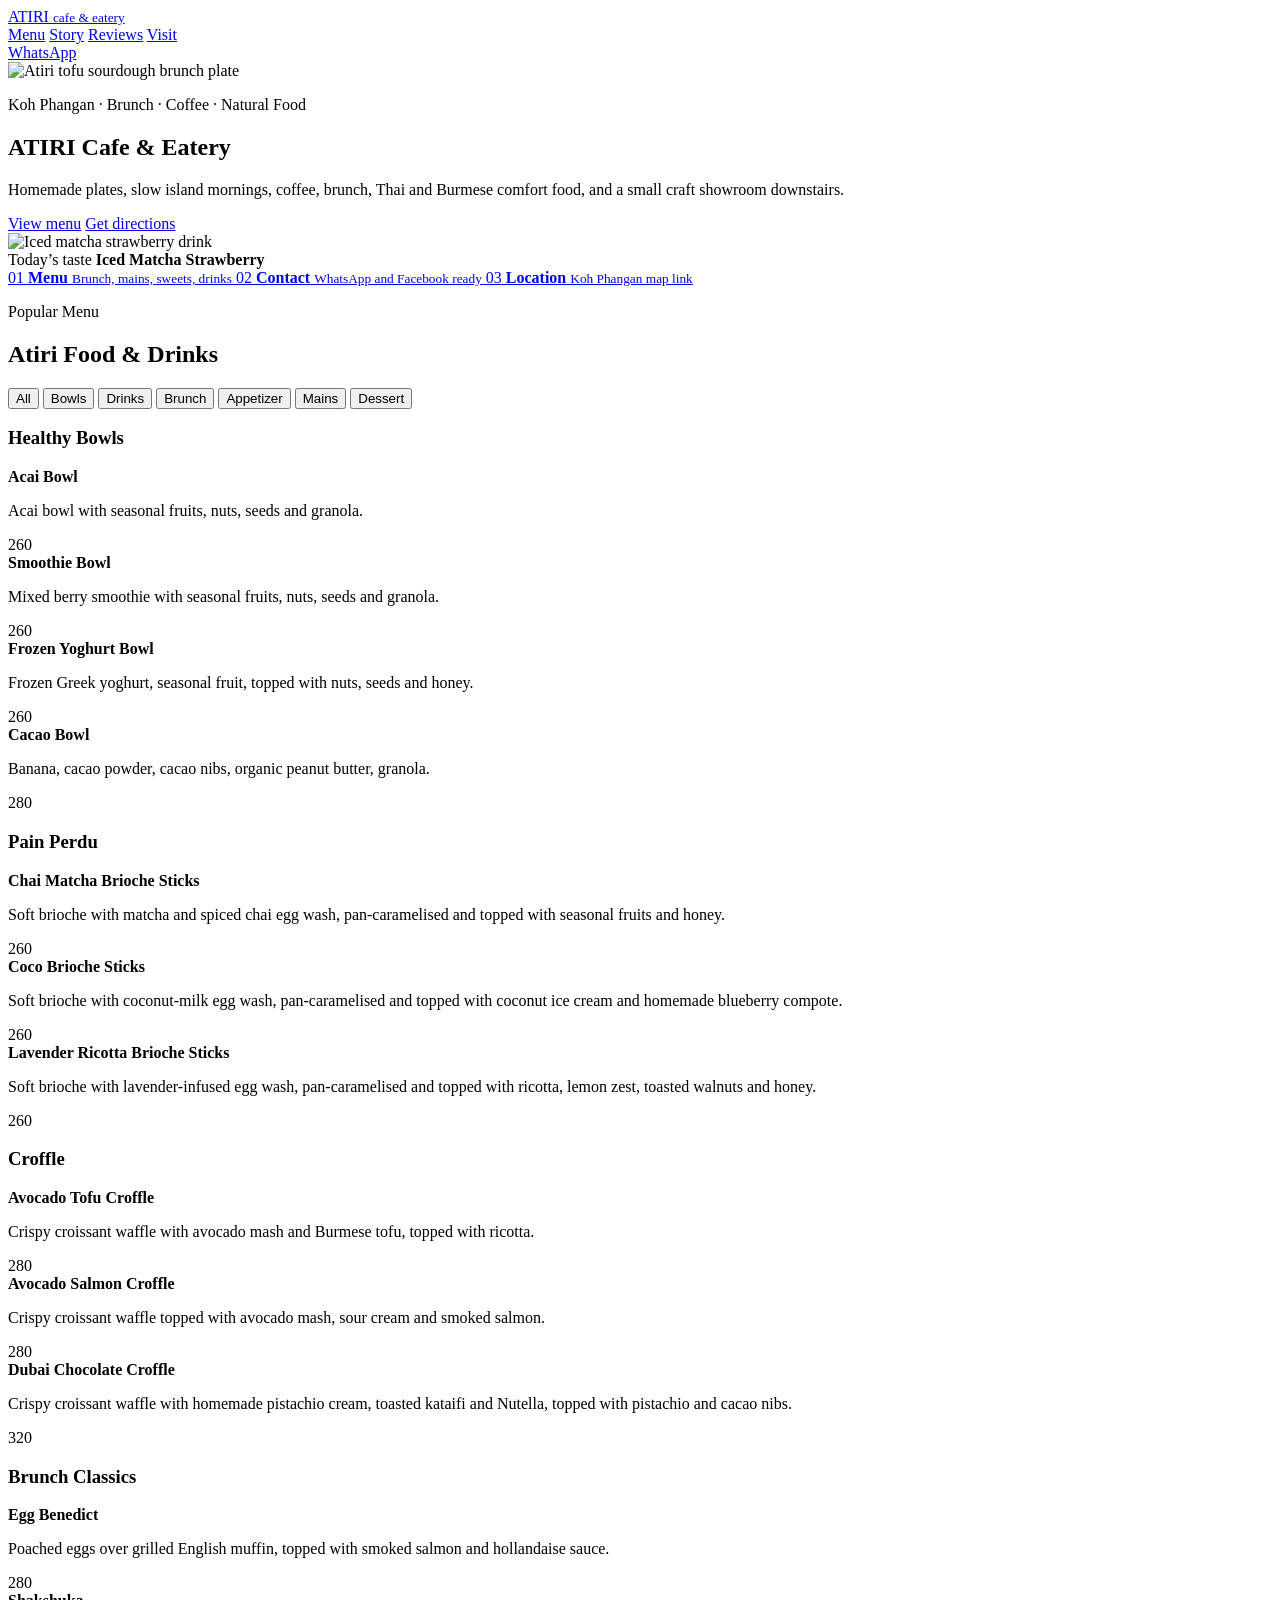
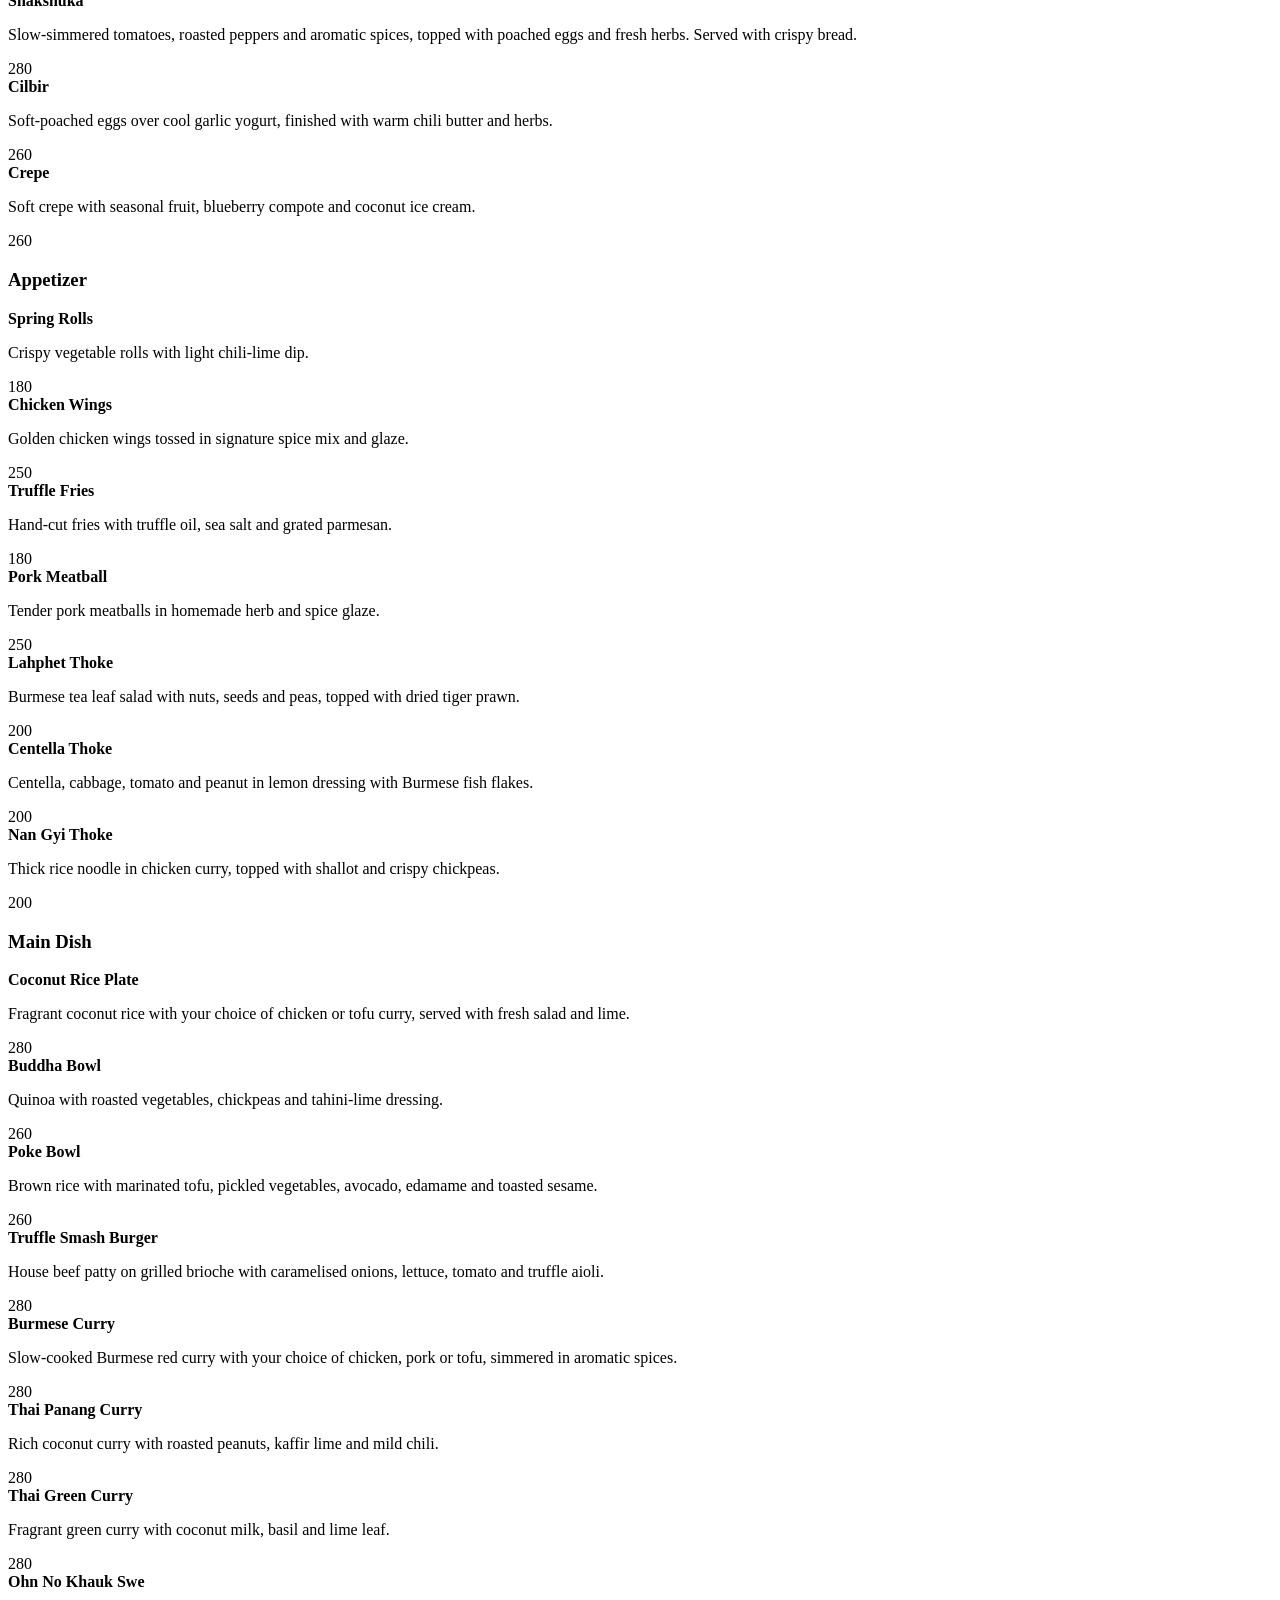
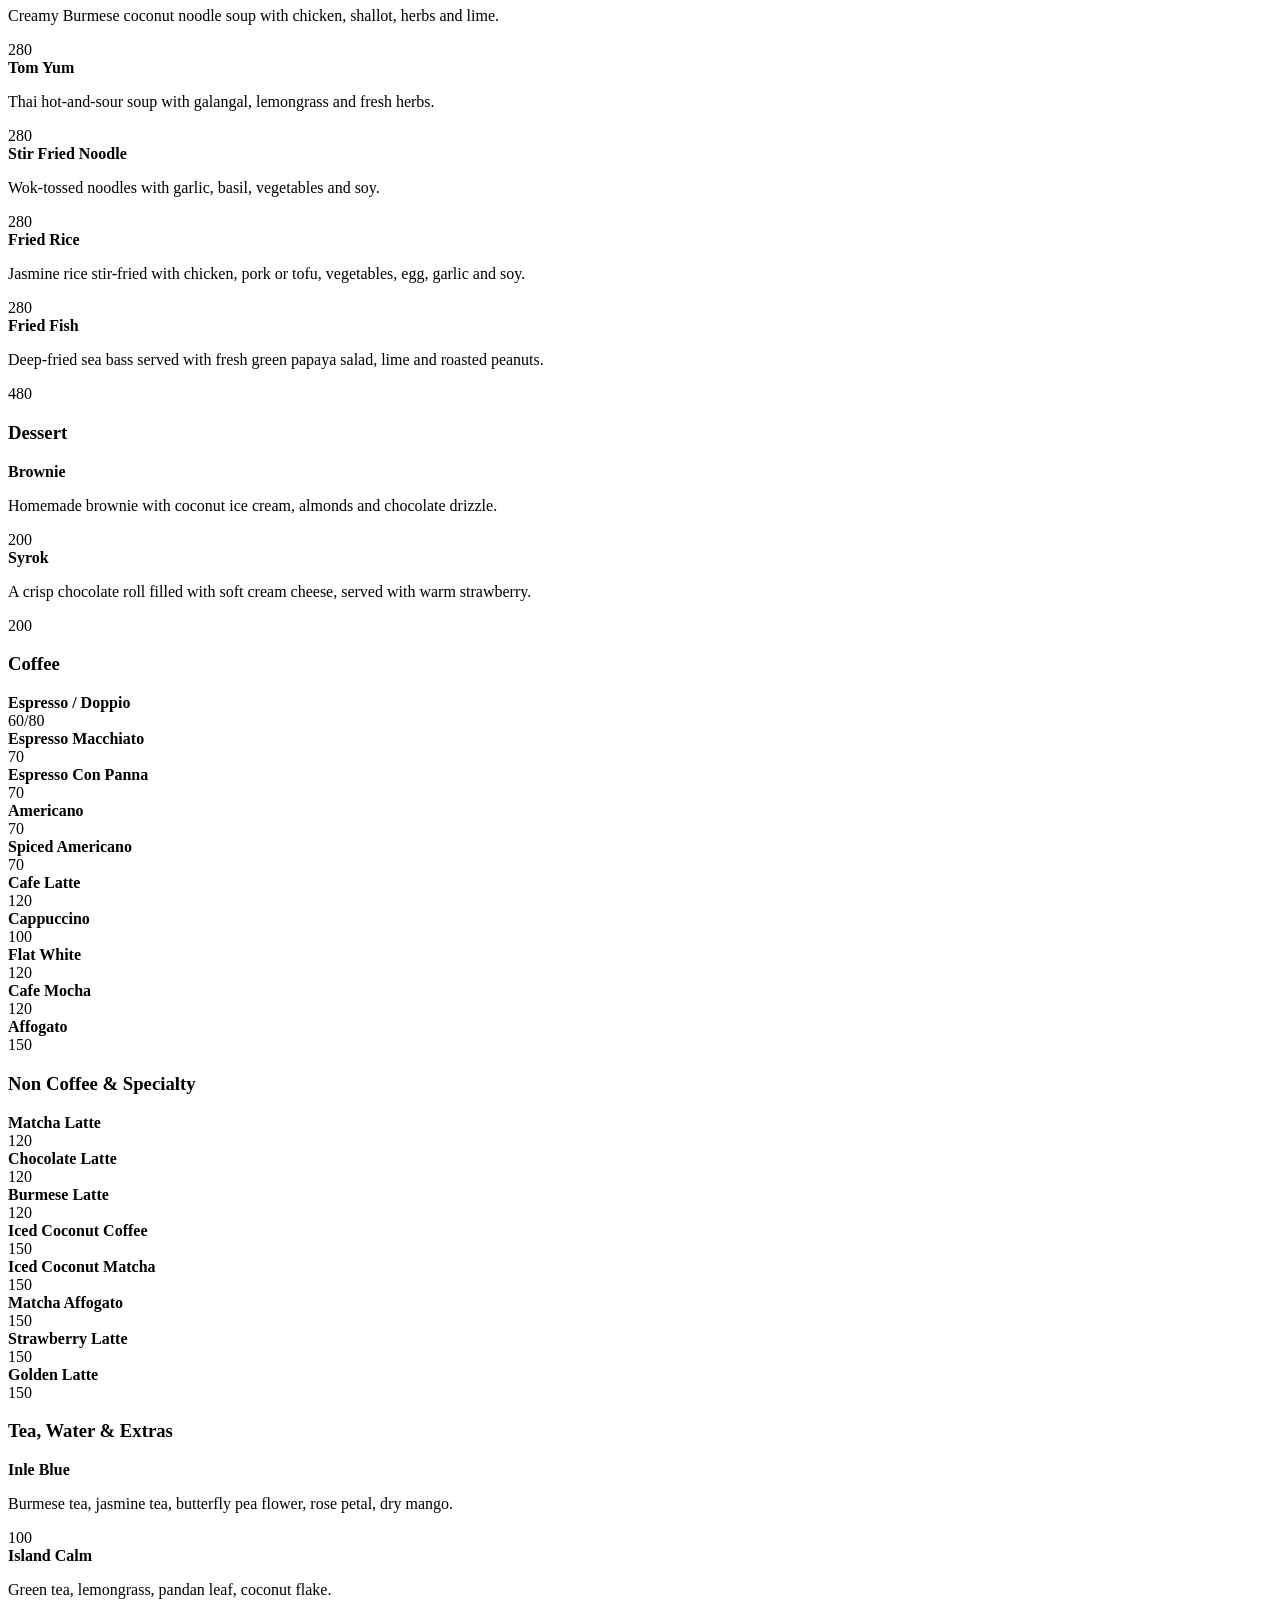
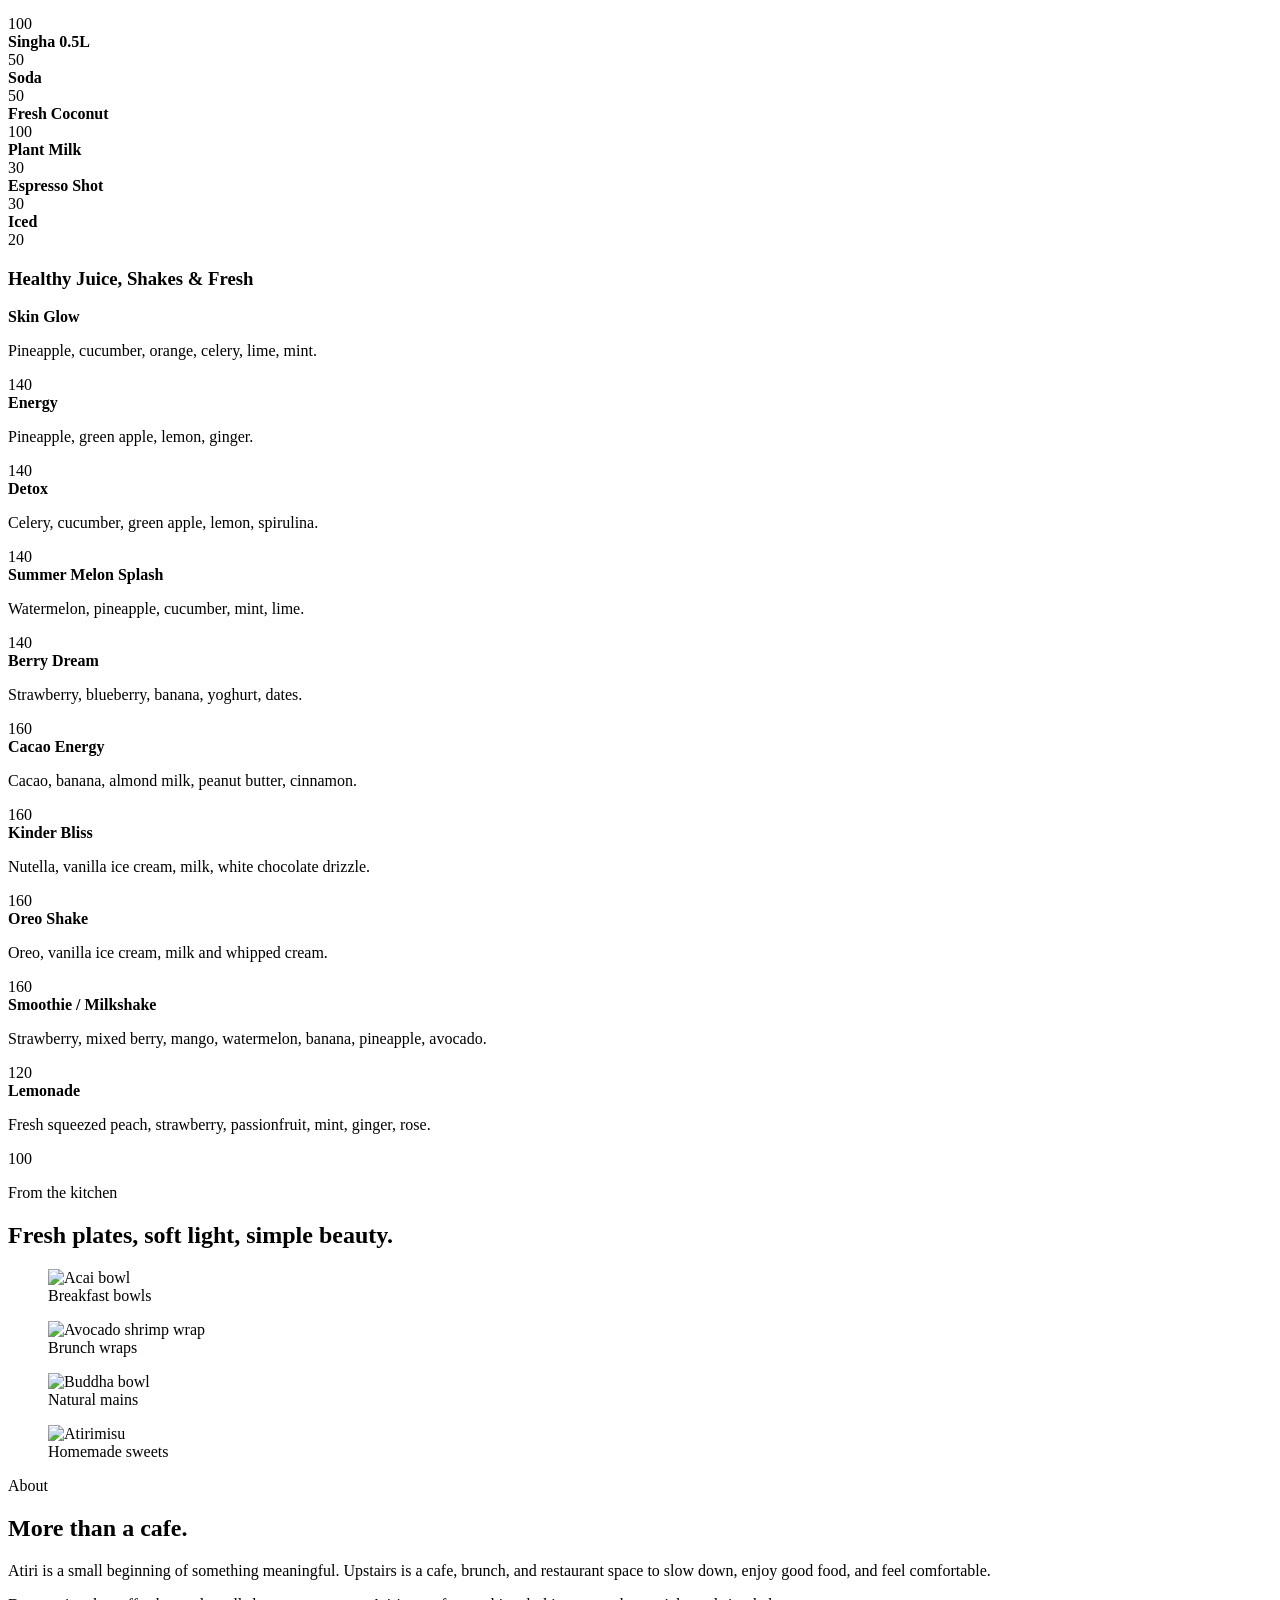
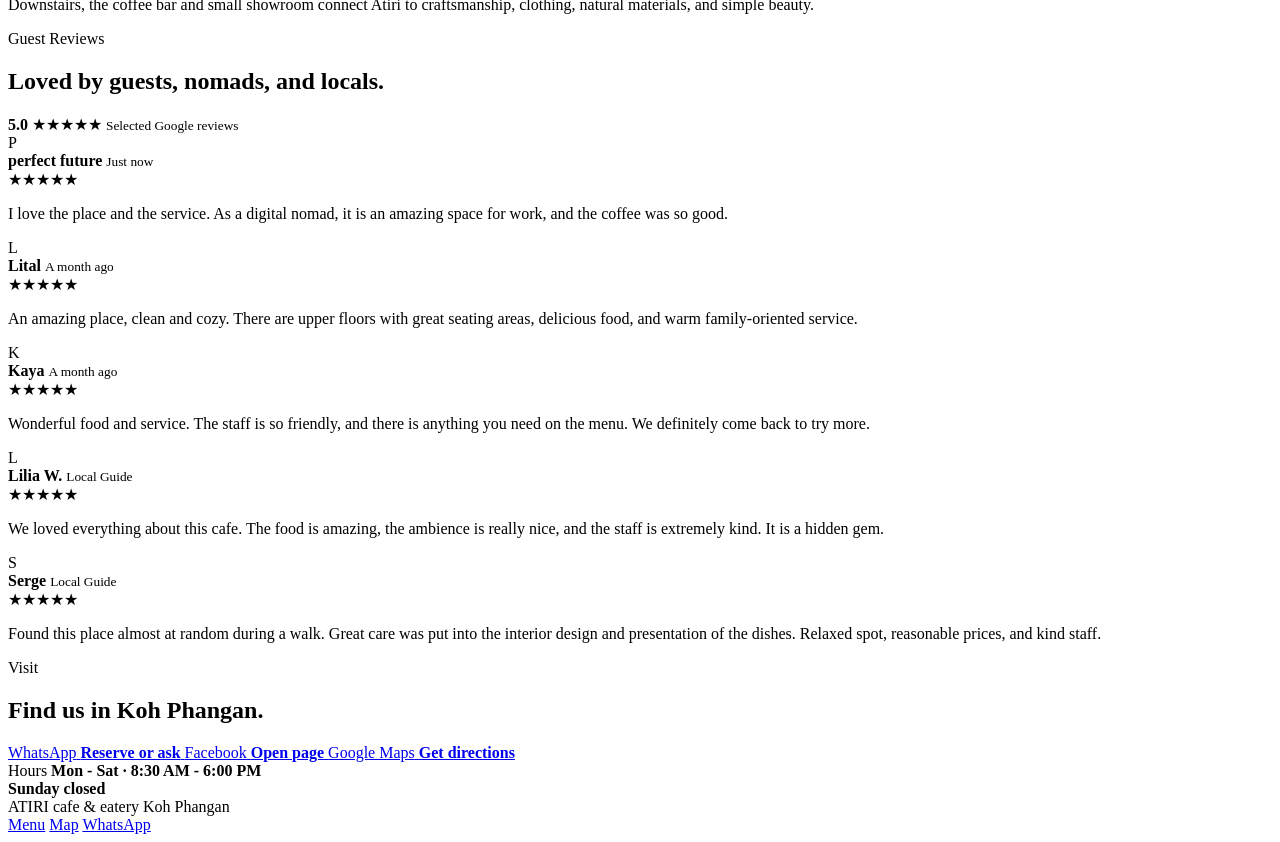
==== index.html @ 686a926f "Add Atiri WhatsApp contact link" ====
<!doctype html>
<html lang="en">
  <head>
    <meta charset="utf-8">
    <meta name="viewport" content="width=device-width, initial-scale=1">
    <title>Atiri Cafe & Eatery | Koh Phangan</title>
    <meta
      name="description"
      content="Atiri Cafe & Eatery in Koh Phangan: homemade brunch, coffee, natural ingredients, and easy WhatsApp contact."
    >
    <link rel="preconnect" href="https://fonts.googleapis.com">
    <link rel="preconnect" href="https://fonts.gstatic.com" crossorigin>
    <link
      href="https://fonts.googleapis.com/css2?family=Manrope:wght@500;600;700;800&family=Playfair+Display:wght@600;700&display=swap"
      rel="stylesheet"
    >
    <link rel="stylesheet" href="styles.css">
  </head>
  <body>
    <header class="site-header">
      <a class="brand" href="#top" aria-label="Atiri home">
        <span>ATIRI</span>
        <small>cafe & eatery</small>
      </a>
      <nav aria-label="Primary navigation">
        <a href="#menu">Menu</a>
        <a href="#story">Story</a>
        <a href="#reviews">Reviews</a>
        <a href="#visit">Visit</a>
      </nav>
      <a class="header-cta" href="https://wa.me/66924184698" target="_blank" rel="noopener">WhatsApp</a>
    </header>

    <main id="top">
      <section class="hero">
        <img class="hero-bg" src="public/assets/atiri-food/tofu-sourdough.png" alt="Atiri tofu sourdough brunch plate">
        <div class="hero-shade"></div>
        <div class="hero-content">
          <p class="kicker">Koh Phangan · Brunch · Coffee · Natural Food</p>
          <h1>ATIRI Cafe & Eatery</h1>
          <p>
            Homemade plates, slow island mornings, coffee, brunch, Thai and Burmese comfort food,
            and a small craft showroom downstairs.
          </p>
          <div class="hero-actions">
            <a class="button light" href="#menu">View menu</a>
            <a class="button ghost" href="https://maps.app.goo.gl/xLSSmdauKRnGwnq97" target="_blank" rel="noopener">Get directions</a>
          </div>
        </div>
        <div class="hero-card">
          <img src="public/assets/atiri-food/iced-matcha-strawberry.png" alt="Iced matcha strawberry drink">
          <div>
            <span>Today’s taste</span>
            <strong>Iced Matcha Strawberry</strong>
          </div>
        </div>
      </section>

      <section class="quick-actions" aria-label="Quick actions">
        <a href="#menu">
          <span>01</span>
          <strong>Menu</strong>
          <small>Brunch, mains, sweets, drinks</small>
        </a>
        <a href="#contact">
          <span>02</span>
          <strong>Contact</strong>
          <small>WhatsApp and Facebook ready</small>
        </a>
        <a href="#visit">
          <span>03</span>
          <strong>Location</strong>
          <small>Koh Phangan map link</small>
        </a>
      </section>

      <section class="section menu-section" id="menu">
        <div class="section-title">
          <p class="kicker dark">Popular Menu</p>
          <h2>Atiri Food & Drinks</h2>
        </div>

        <div class="menu-layout">
          <aside class="menu-side" aria-label="Menu categories">
            <button class="tab active" type="button" data-filter="all">All</button>
            <button class="tab" type="button" data-filter="bowls">Bowls</button>
            <button class="tab" type="button" data-filter="drinks">Drinks</button>
            <button class="tab" type="button" data-filter="brunch">Brunch</button>
            <button class="tab" type="button" data-filter="appetizer">Appetizer</button>
            <button class="tab" type="button" data-filter="main">Mains</button>
            <button class="tab" type="button" data-filter="dessert">Dessert</button>
          </aside>

          <div class="menu-board">
            <section class="menu-group" data-category="bowls">
              <h3>Healthy Bowls</h3>
              <article class="menu-row"><div><strong>Acai Bowl</strong><p>Acai bowl with seasonal fruits, nuts, seeds and granola.</p></div><span>260</span></article>
              <article class="menu-row"><div><strong>Smoothie Bowl</strong><p>Mixed berry smoothie with seasonal fruits, nuts, seeds and granola.</p></div><span>260</span></article>
              <article class="menu-row"><div><strong>Frozen Yoghurt Bowl</strong><p>Frozen Greek yoghurt, seasonal fruit, topped with nuts, seeds and honey.</p></div><span>260</span></article>
              <article class="menu-row"><div><strong>Cacao Bowl</strong><p>Banana, cacao powder, cacao nibs, organic peanut butter, granola.</p></div><span>280</span></article>
            </section>

            <section class="menu-group" data-category="brunch">
              <h3>Pain Perdu</h3>
              <article class="menu-row"><div><strong>Chai Matcha Brioche Sticks</strong><p>Soft brioche with matcha and spiced chai egg wash, pan-caramelised and topped with seasonal fruits and honey.</p></div><span>260</span></article>
              <article class="menu-row"><div><strong>Coco Brioche Sticks</strong><p>Soft brioche with coconut-milk egg wash, pan-caramelised and topped with coconut ice cream and homemade blueberry compote.</p></div><span>260</span></article>
              <article class="menu-row"><div><strong>Lavender Ricotta Brioche Sticks</strong><p>Soft brioche with lavender-infused egg wash, pan-caramelised and topped with ricotta, lemon zest, toasted walnuts and honey.</p></div><span>260</span></article>
            </section>

            <section class="menu-group" data-category="brunch">
              <h3>Croffle</h3>
              <article class="menu-row"><div><strong>Avocado Tofu Croffle</strong><p>Crispy croissant waffle with avocado mash and Burmese tofu, topped with ricotta.</p></div><span>280</span></article>
              <article class="menu-row"><div><strong>Avocado Salmon Croffle</strong><p>Crispy croissant waffle topped with avocado mash, sour cream and smoked salmon.</p></div><span>280</span></article>
              <article class="menu-row"><div><strong>Dubai Chocolate Croffle</strong><p>Crispy croissant waffle with homemade pistachio cream, toasted kataifi and Nutella, topped with pistachio and cacao nibs.</p></div><span>320</span></article>
            </section>

            <section class="menu-group" data-category="brunch">
              <h3>Brunch Classics</h3>
              <article class="menu-row"><div><strong>Egg Benedict</strong><p>Poached eggs over grilled English muffin, topped with smoked salmon and hollandaise sauce.</p></div><span>280</span></article>
              <article class="menu-row"><div><strong>Shakshuka</strong><p>Slow-simmered tomatoes, roasted peppers and aromatic spices, topped with poached eggs and fresh herbs. Served with crispy bread.</p></div><span>280</span></article>
              <article class="menu-row"><div><strong>Cilbir</strong><p>Soft-poached eggs over cool garlic yogurt, finished with warm chili butter and herbs.</p></div><span>260</span></article>
              <article class="menu-row"><div><strong>Crepe</strong><p>Soft crepe with seasonal fruit, blueberry compote and coconut ice cream.</p></div><span>260</span></article>
            </section>

            <section class="menu-group" data-category="appetizer">
              <h3>Appetizer</h3>
              <article class="menu-row"><div><strong>Spring Rolls</strong><p>Crispy vegetable rolls with light chili-lime dip.</p></div><span>180</span></article>
              <article class="menu-row"><div><strong>Chicken Wings</strong><p>Golden chicken wings tossed in signature spice mix and glaze.</p></div><span>250</span></article>
              <article class="menu-row"><div><strong>Truffle Fries</strong><p>Hand-cut fries with truffle oil, sea salt and grated parmesan.</p></div><span>180</span></article>
              <article class="menu-row"><div><strong>Pork Meatball</strong><p>Tender pork meatballs in homemade herb and spice glaze.</p></div><span>250</span></article>
              <article class="menu-row"><div><strong>Lahphet Thoke</strong><p>Burmese tea leaf salad with nuts, seeds and peas, topped with dried tiger prawn.</p></div><span>200</span></article>
              <article class="menu-row"><div><strong>Centella Thoke</strong><p>Centella, cabbage, tomato and peanut in lemon dressing with Burmese fish flakes.</p></div><span>200</span></article>
              <article class="menu-row"><div><strong>Nan Gyi Thoke</strong><p>Thick rice noodle in chicken curry, topped with shallot and crispy chickpeas.</p></div><span>200</span></article>
            </section>

            <section class="menu-group" data-category="main">
              <h3>Main Dish</h3>
              <article class="menu-row"><div><strong>Coconut Rice Plate</strong><p>Fragrant coconut rice with your choice of chicken or tofu curry, served with fresh salad and lime.</p></div><span>280</span></article>
              <article class="menu-row"><div><strong>Buddha Bowl</strong><p>Quinoa with roasted vegetables, chickpeas and tahini-lime dressing.</p></div><span>260</span></article>
              <article class="menu-row"><div><strong>Poke Bowl</strong><p>Brown rice with marinated tofu, pickled vegetables, avocado, edamame and toasted sesame.</p></div><span>260</span></article>
              <article class="menu-row"><div><strong>Truffle Smash Burger</strong><p>House beef patty on grilled brioche with caramelised onions, lettuce, tomato and truffle aioli.</p></div><span>280</span></article>
              <article class="menu-row"><div><strong>Burmese Curry</strong><p>Slow-cooked Burmese red curry with your choice of chicken, pork or tofu, simmered in aromatic spices.</p></div><span>280</span></article>
              <article class="menu-row"><div><strong>Thai Panang Curry</strong><p>Rich coconut curry with roasted peanuts, kaffir lime and mild chili.</p></div><span>280</span></article>
              <article class="menu-row"><div><strong>Thai Green Curry</strong><p>Fragrant green curry with coconut milk, basil and lime leaf.</p></div><span>280</span></article>
              <article class="menu-row"><div><strong>Ohn No Khauk Swe</strong><p>Creamy Burmese coconut noodle soup with chicken, shallot, herbs and lime.</p></div><span>280</span></article>
              <article class="menu-row"><div><strong>Tom Yum</strong><p>Thai hot-and-sour soup with galangal, lemongrass and fresh herbs.</p></div><span>280</span></article>
              <article class="menu-row"><div><strong>Stir Fried Noodle</strong><p>Wok-tossed noodles with garlic, basil, vegetables and soy.</p></div><span>280</span></article>
              <article class="menu-row"><div><strong>Fried Rice</strong><p>Jasmine rice stir-fried with chicken, pork or tofu, vegetables, egg, garlic and soy.</p></div><span>280</span></article>
              <article class="menu-row"><div><strong>Fried Fish</strong><p>Deep-fried sea bass served with fresh green papaya salad, lime and roasted peanuts.</p></div><span>480</span></article>
            </section>

            <section class="menu-group" data-category="dessert">
              <h3>Dessert</h3>
              <article class="menu-row"><div><strong>Brownie</strong><p>Homemade brownie with coconut ice cream, almonds and chocolate drizzle.</p></div><span>200</span></article>
              <article class="menu-row"><div><strong>Syrok</strong><p>A crisp chocolate roll filled with soft cream cheese, served with warm strawberry.</p></div><span>200</span></article>
            </section>

            <section class="menu-group" data-category="drinks">
              <h3>Coffee</h3>
              <article class="menu-row"><div><strong>Espresso / Doppio</strong></div><span>60/80</span></article>
              <article class="menu-row"><div><strong>Espresso Macchiato</strong></div><span>70</span></article>
              <article class="menu-row"><div><strong>Espresso Con Panna</strong></div><span>70</span></article>
              <article class="menu-row"><div><strong>Americano</strong></div><span>70</span></article>
              <article class="menu-row"><div><strong>Spiced Americano</strong></div><span>70</span></article>
              <article class="menu-row"><div><strong>Cafe Latte</strong></div><span>120</span></article>
              <article class="menu-row"><div><strong>Cappuccino</strong></div><span>100</span></article>
              <article class="menu-row"><div><strong>Flat White</strong></div><span>120</span></article>
              <article class="menu-row"><div><strong>Cafe Mocha</strong></div><span>120</span></article>
              <article class="menu-row"><div><strong>Affogato</strong></div><span>150</span></article>
            </section>

            <section class="menu-group" data-category="drinks">
              <h3>Non Coffee & Specialty</h3>
              <article class="menu-row"><div><strong>Matcha Latte</strong></div><span>120</span></article>
              <article class="menu-row"><div><strong>Chocolate Latte</strong></div><span>120</span></article>
              <article class="menu-row"><div><strong>Burmese Latte</strong></div><span>120</span></article>
              <article class="menu-row"><div><strong>Iced Coconut Coffee</strong></div><span>150</span></article>
              <article class="menu-row"><div><strong>Iced Coconut Matcha</strong></div><span>150</span></article>
              <article class="menu-row"><div><strong>Matcha Affogato</strong></div><span>150</span></article>
              <article class="menu-row"><div><strong>Strawberry Latte</strong></div><span>150</span></article>
              <article class="menu-row"><div><strong>Golden Latte</strong></div><span>150</span></article>
            </section>

            <section class="menu-group" data-category="drinks">
              <h3>Tea, Water & Extras</h3>
              <article class="menu-row"><div><strong>Inle Blue</strong><p>Burmese tea, jasmine tea, butterfly pea flower, rose petal, dry mango.</p></div><span>100</span></article>
              <article class="menu-row"><div><strong>Island Calm</strong><p>Green tea, lemongrass, pandan leaf, coconut flake.</p></div><span>100</span></article>
              <article class="menu-row"><div><strong>Singha 0.5L</strong></div><span>50</span></article>
              <article class="menu-row"><div><strong>Soda</strong></div><span>50</span></article>
              <article class="menu-row"><div><strong>Fresh Coconut</strong></div><span>100</span></article>
              <article class="menu-row"><div><strong>Plant Milk</strong></div><span>30</span></article>
              <article class="menu-row"><div><strong>Espresso Shot</strong></div><span>30</span></article>
              <article class="menu-row"><div><strong>Iced</strong></div><span>20</span></article>
            </section>

            <section class="menu-group" data-category="drinks">
              <h3>Healthy Juice, Shakes & Fresh</h3>
              <article class="menu-row"><div><strong>Skin Glow</strong><p>Pineapple, cucumber, orange, celery, lime, mint.</p></div><span>140</span></article>
              <article class="menu-row"><div><strong>Energy</strong><p>Pineapple, green apple, lemon, ginger.</p></div><span>140</span></article>
              <article class="menu-row"><div><strong>Detox</strong><p>Celery, cucumber, green apple, lemon, spirulina.</p></div><span>140</span></article>
              <article class="menu-row"><div><strong>Summer Melon Splash</strong><p>Watermelon, pineapple, cucumber, mint, lime.</p></div><span>140</span></article>
              <article class="menu-row"><div><strong>Berry Dream</strong><p>Strawberry, blueberry, banana, yoghurt, dates.</p></div><span>160</span></article>
              <article class="menu-row"><div><strong>Cacao Energy</strong><p>Cacao, banana, almond milk, peanut butter, cinnamon.</p></div><span>160</span></article>
              <article class="menu-row"><div><strong>Kinder Bliss</strong><p>Nutella, vanilla ice cream, milk, white chocolate drizzle.</p></div><span>160</span></article>
              <article class="menu-row"><div><strong>Oreo Shake</strong><p>Oreo, vanilla ice cream, milk and whipped cream.</p></div><span>160</span></article>
              <article class="menu-row"><div><strong>Smoothie / Milkshake</strong><p>Strawberry, mixed berry, mango, watermelon, banana, pineapple, avocado.</p></div><span>120</span></article>
              <article class="menu-row"><div><strong>Lemonade</strong><p>Fresh squeezed peach, strawberry, passionfruit, mint, ginger, rose.</p></div><span>100</span></article>
            </section>
          </div>
        </div>
      </section>

      <section class="section gallery-section" aria-label="Featured dishes">
        <div class="section-title">
          <p class="kicker dark">From the kitchen</p>
          <h2>Fresh plates, soft light, simple beauty.</h2>
        </div>
        <div class="gallery-grid">
          <figure>
            <img src="public/assets/atiri-food/acai-bowl.png" alt="Acai bowl">
            <figcaption>Breakfast bowls</figcaption>
          </figure>
          <figure>
            <img src="public/assets/atiri-food/avocado-shrimp-wrap.png" alt="Avocado shrimp wrap">
            <figcaption>Brunch wraps</figcaption>
          </figure>
          <figure>
            <img src="public/assets/atiri-food/buddha-bowl.png" alt="Buddha bowl">
            <figcaption>Natural mains</figcaption>
          </figure>
          <figure>
            <img src="public/assets/atiri-food/atirimisu.png" alt="Atirimisu">
            <figcaption>Homemade sweets</figcaption>
          </figure>
        </div>
      </section>

      <section class="section story-section" id="story">
        <div class="story-intro">
          <p class="kicker dark">About</p>
          <h2>More than a cafe.</h2>
        </div>
        <div class="story-text">
          <p>
            Atiri is a small beginning of something meaningful. Upstairs is a cafe, brunch,
            and restaurant space to slow down, enjoy good food, and feel comfortable.
          </p>
          <p>
            Downstairs, the coffee bar and small showroom connect Atiri to craftsmanship,
            clothing, natural materials, and simple beauty.
          </p>
        </div>
      </section>

      <section class="section reviews-section" id="reviews">
        <div class="reviews-head">
          <div>
            <p class="kicker dark">Guest Reviews</p>
            <h2>Loved by guests, nomads, and locals.</h2>
          </div>
          <div class="rating-summary" aria-label="Google review summary">
            <strong>5.0</strong>
            <span>★★★★★</span>
            <small>Selected Google reviews</small>
          </div>
        </div>

        <div class="reviews-grid">
          <article class="review-card">
            <div class="review-meta">
              <span class="avatar">P</span>
              <div>
                <strong>perfect future</strong>
                <small>Just now</small>
              </div>
            </div>
            <div class="stars" aria-label="5 star review">★★★★★</div>
            <p>
              I love the place and the service. As a digital nomad, it is an amazing space for work,
              and the coffee was so good.
            </p>
          </article>

          <article class="review-card">
            <div class="review-meta">
              <span class="avatar">L</span>
              <div>
                <strong>Lital</strong>
                <small>A month ago</small>
              </div>
            </div>
            <div class="stars" aria-label="5 star review">★★★★★</div>
            <p>
              An amazing place, clean and cozy. There are upper floors with great seating areas,
              delicious food, and warm family-oriented service.
            </p>
          </article>

          <article class="review-card">
            <div class="review-meta">
              <span class="avatar">K</span>
              <div>
                <strong>Kaya</strong>
                <small>A month ago</small>
              </div>
            </div>
            <div class="stars" aria-label="5 star review">★★★★★</div>
            <p>
              Wonderful food and service. The staff is so friendly, and there is anything you need
              on the menu. We definitely come back to try more.
            </p>
          </article>

          <article class="review-card">
            <div class="review-meta">
              <span class="avatar">L</span>
              <div>
                <strong>Lilia W.</strong>
                <small>Local Guide</small>
              </div>
            </div>
            <div class="stars" aria-label="5 star review">★★★★★</div>
            <p>
              We loved everything about this cafe. The food is amazing, the ambience is really nice,
              and the staff is extremely kind. It is a hidden gem.
            </p>
          </article>

          <article class="review-card wide-review">
            <div class="review-meta">
              <span class="avatar">S</span>
              <div>
                <strong>Serge</strong>
                <small>Local Guide</small>
              </div>
            </div>
            <div class="stars" aria-label="5 star review">★★★★★</div>
            <p>
              Found this place almost at random during a walk. Great care was put into the interior
              design and presentation of the dishes. Relaxed spot, reasonable prices, and kind staff.
            </p>
          </article>
        </div>
      </section>

      <section class="section visit-section" id="visit">
        <div class="section-title">
          <p class="kicker dark">Visit</p>
          <h2>Find us in Koh Phangan.</h2>
        </div>
        <div class="visit-actions" id="contact">
          <a href="https://wa.me/66924184698" target="_blank" rel="noopener" class="visit-button">
            <span>WhatsApp</span>
            <strong>Reserve or ask</strong>
          </a>
          <a href="#" class="visit-button">
            <span>Facebook</span>
            <strong>Open page</strong>
          </a>
          <a href="https://maps.app.goo.gl/xLSSmdauKRnGwnq97" target="_blank" rel="noopener" class="visit-button primary-visit">
            <span>Google Maps</span>
            <strong>Get directions</strong>
          </a>
          <div class="visit-note">
            <span>Hours</span>
            <strong>Mon - Sat · 8:30 AM - 6:00 PM<br>Sunday closed</strong>
          </div>
        </div>
      </section>
    </main>

    <footer>
      <span>ATIRI cafe & eatery</span>
      <span>Koh Phangan</span>
    </footer>

    <div class="mobile-bar">
      <a href="#menu">Menu</a>
      <a href="https://maps.app.goo.gl/xLSSmdauKRnGwnq97" target="_blank" rel="noopener">Map</a>
      <a href="https://wa.me/66924184698" target="_blank" rel="noopener">WhatsApp</a>
    </div>

    <script src="script.js"></script>
  </body>
</html>
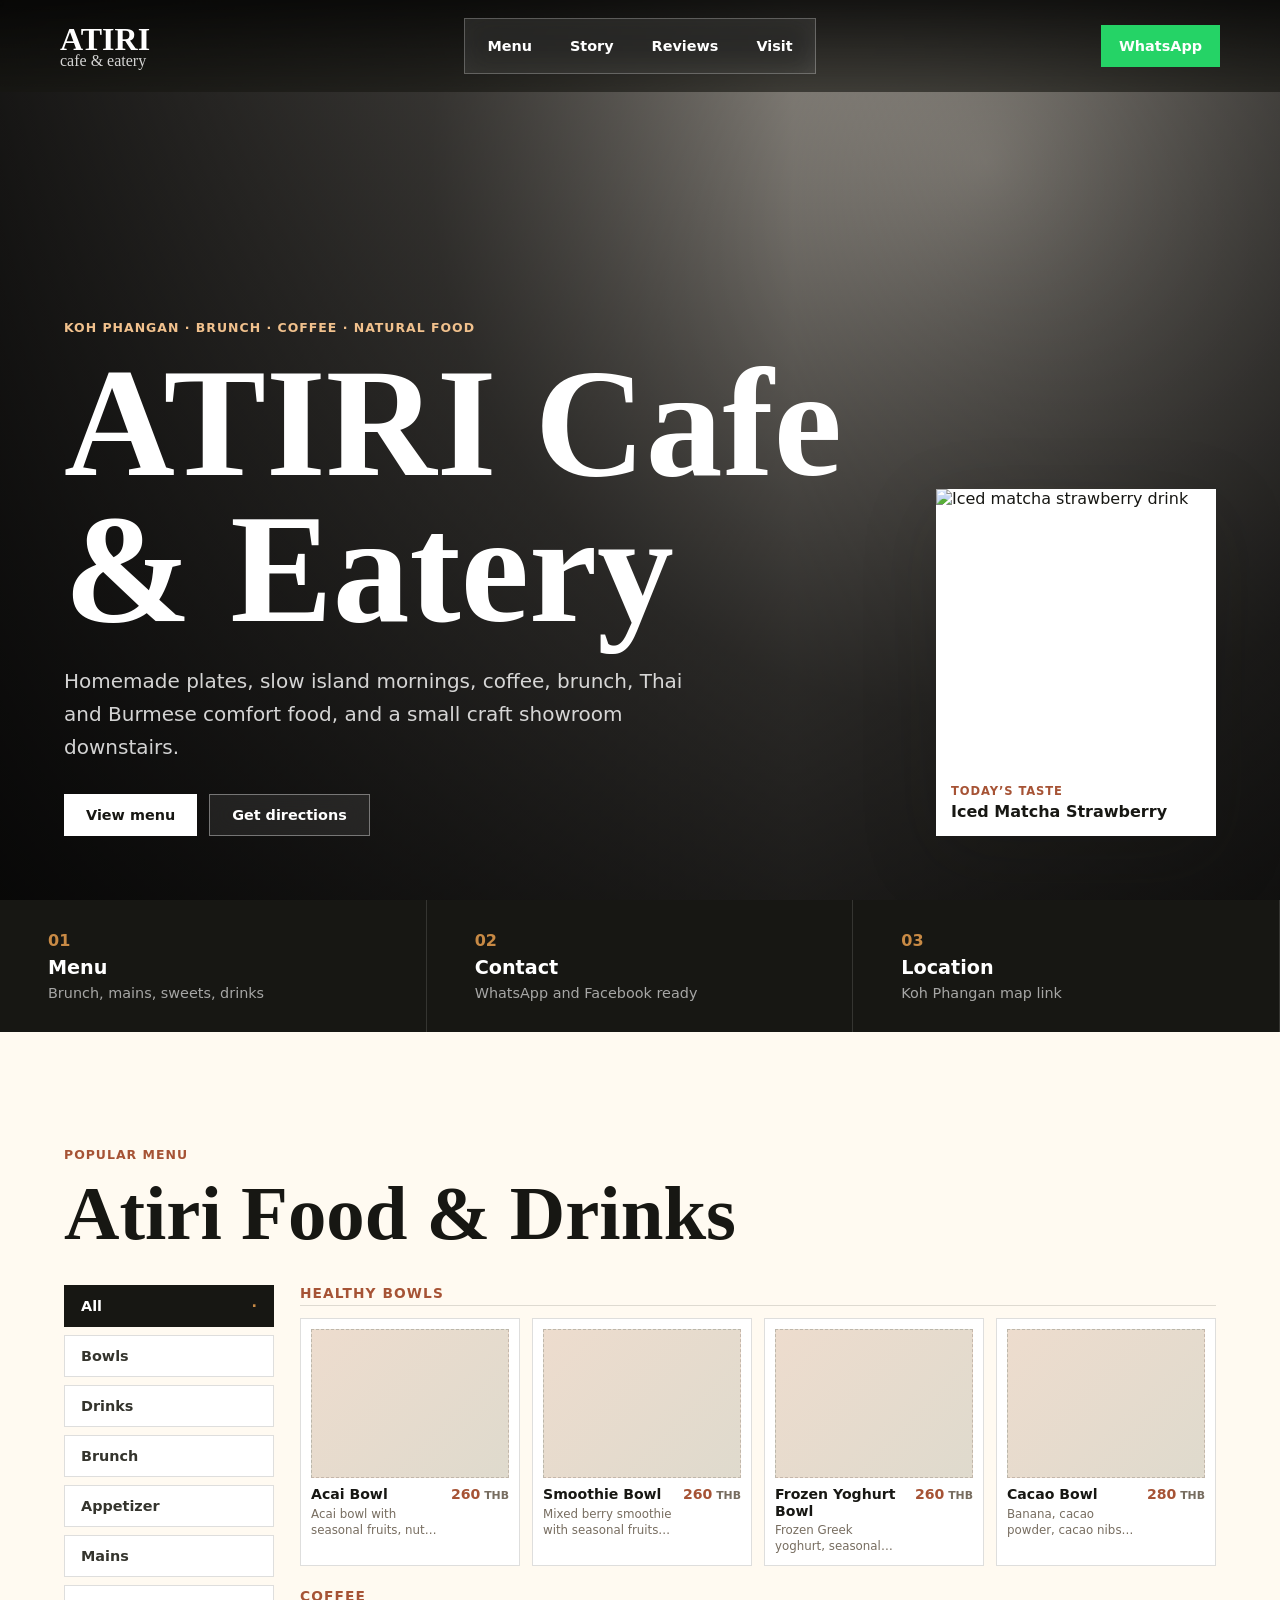
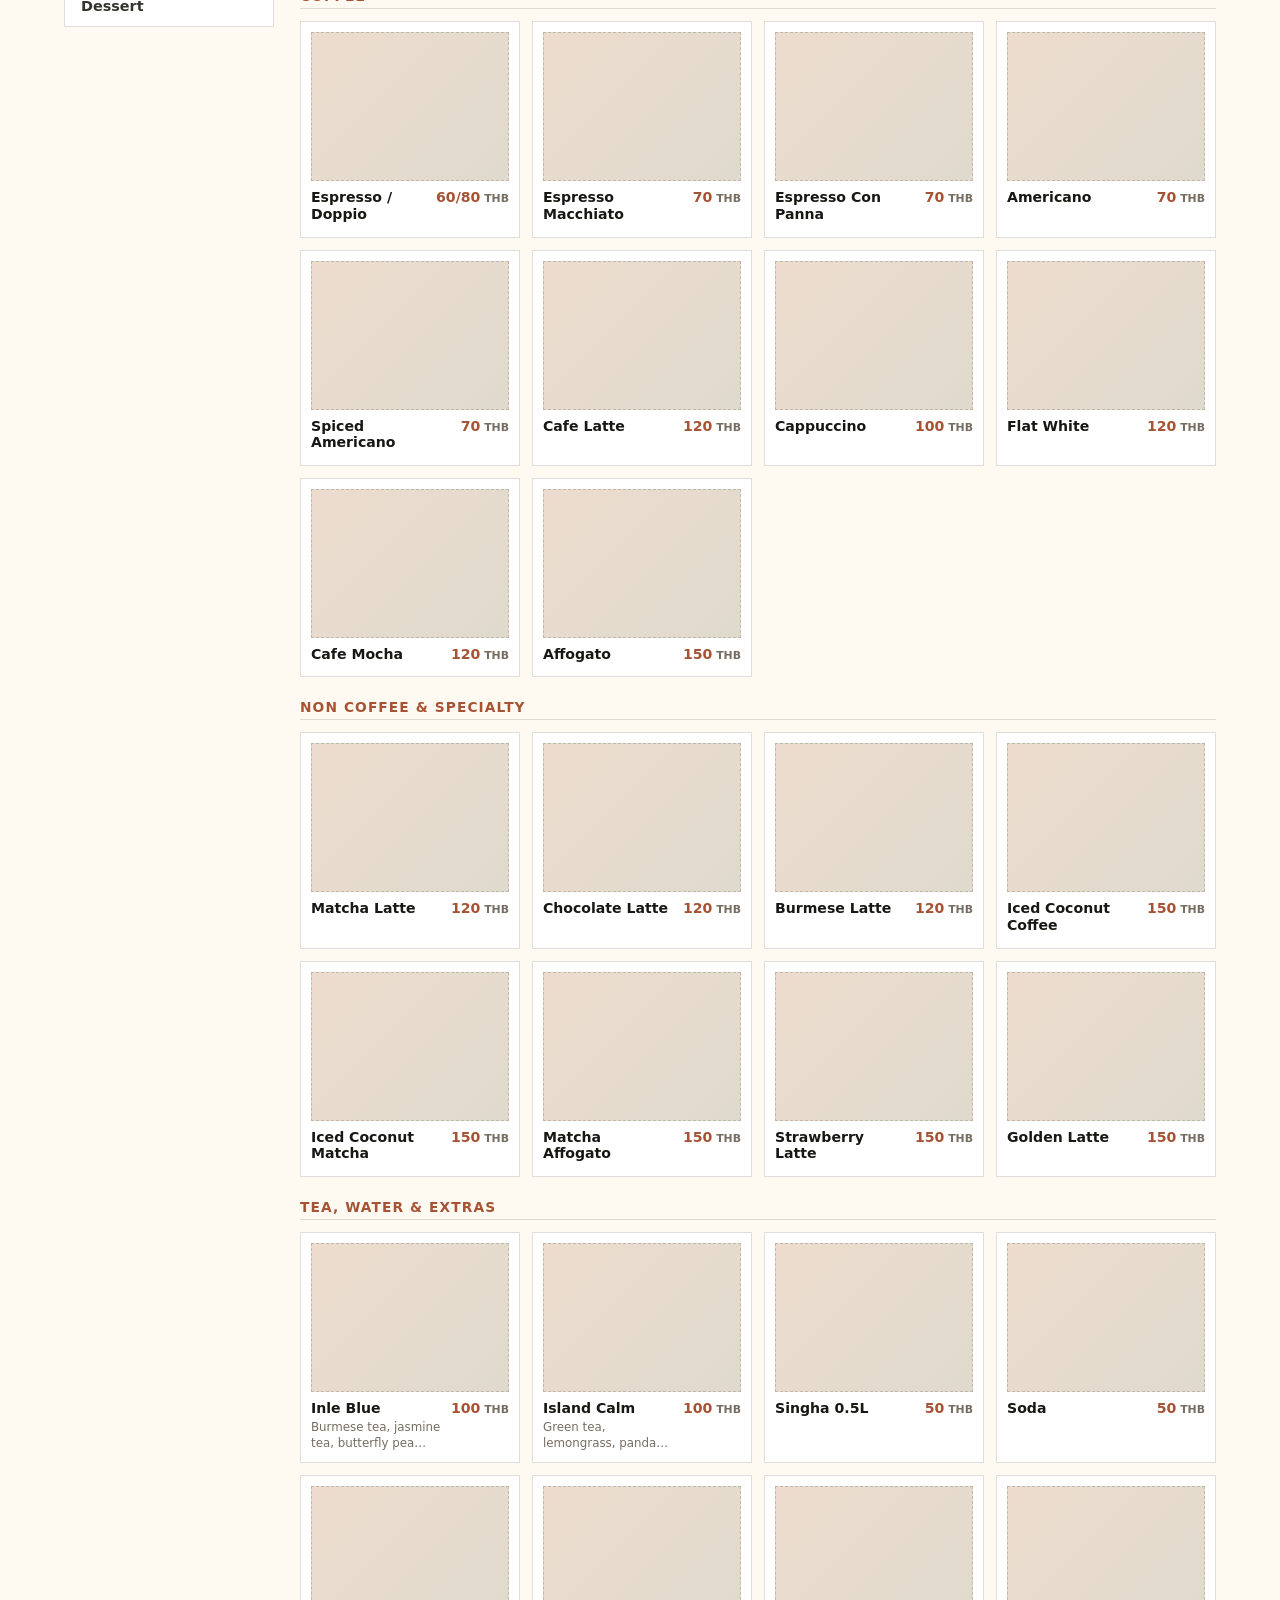
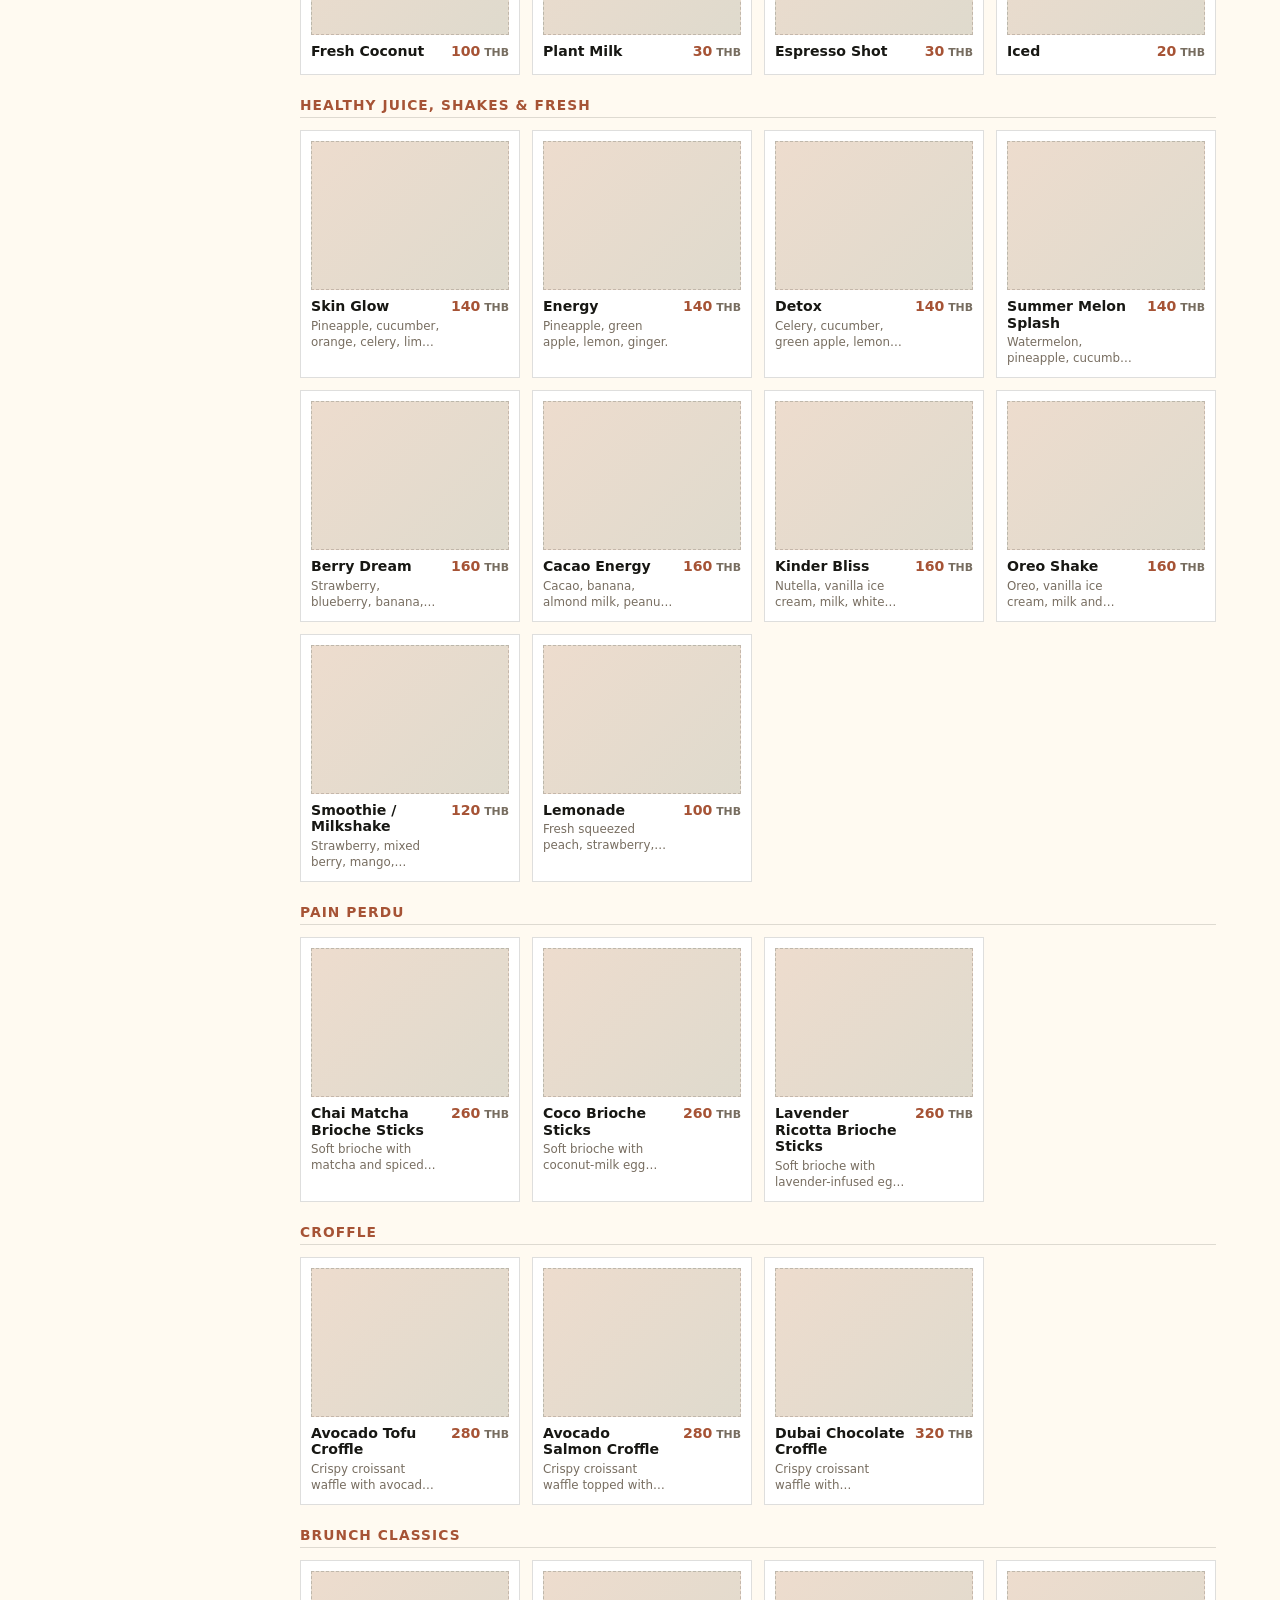
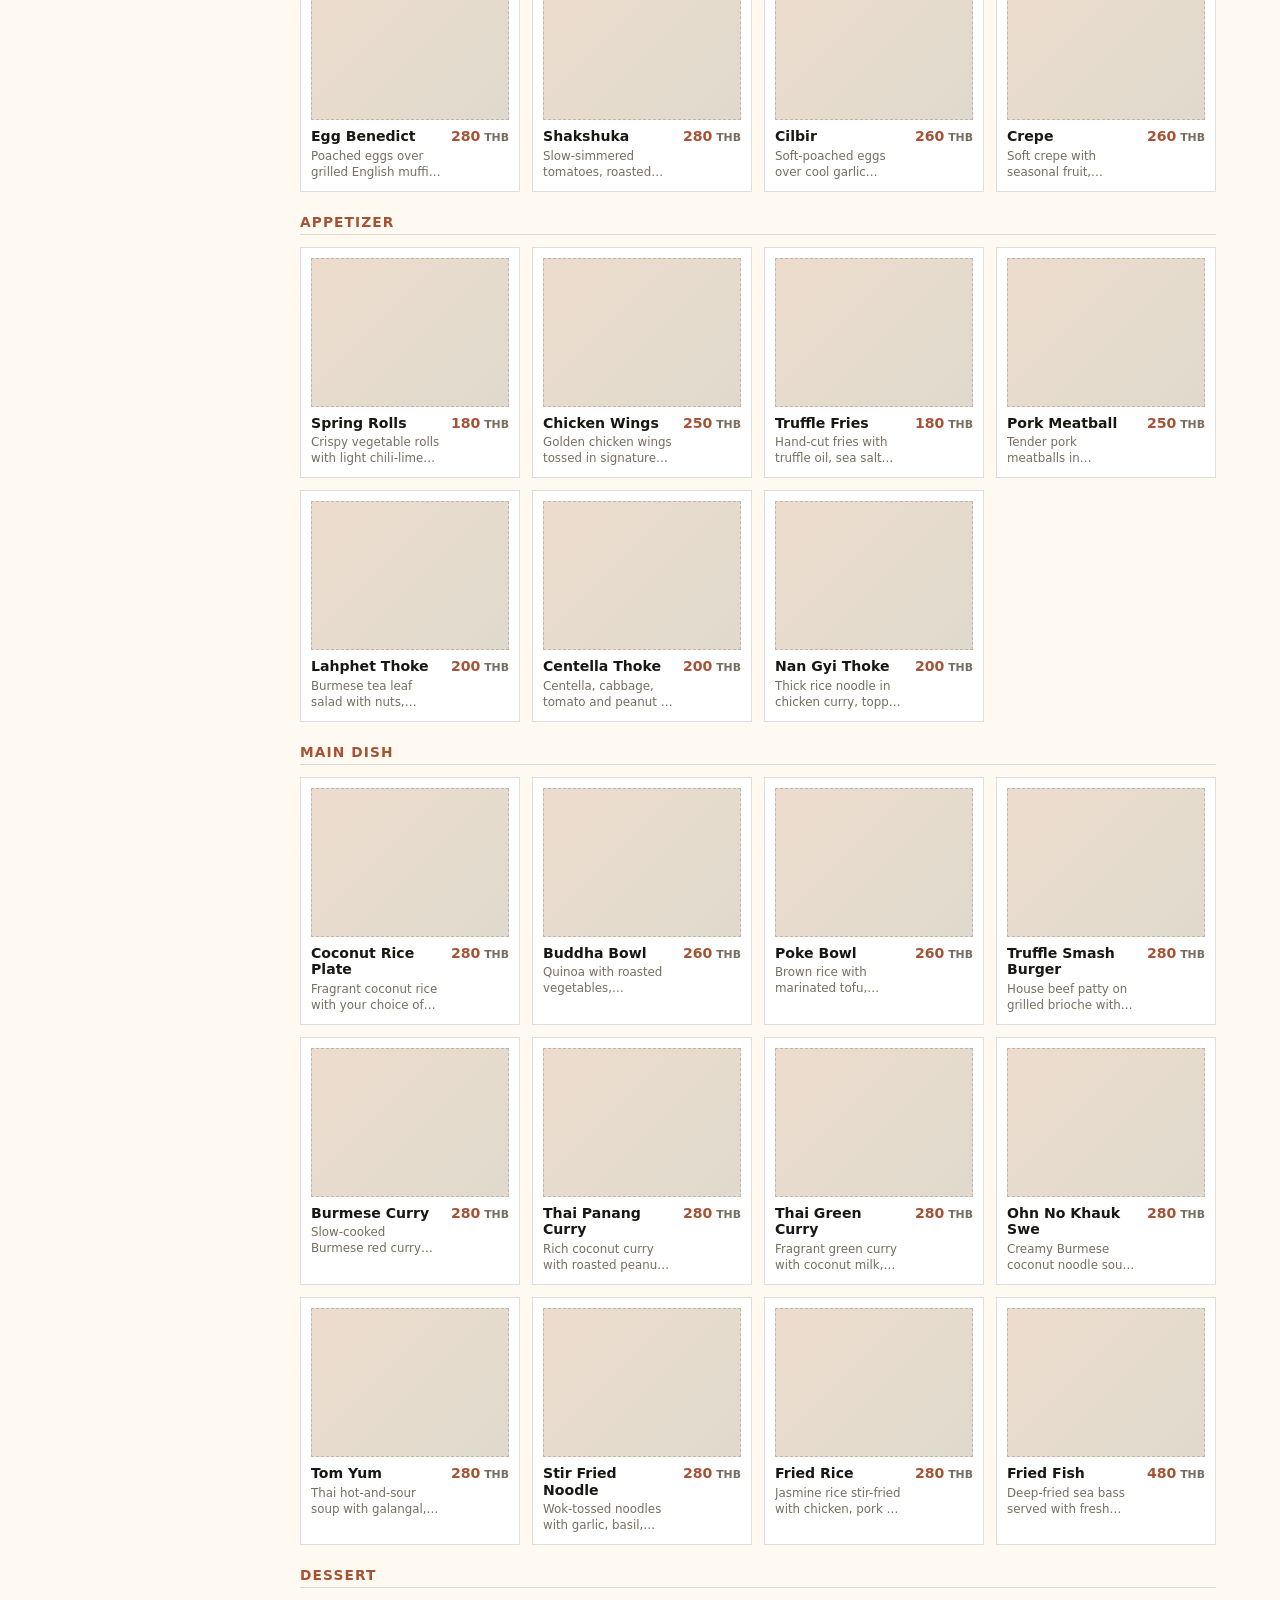
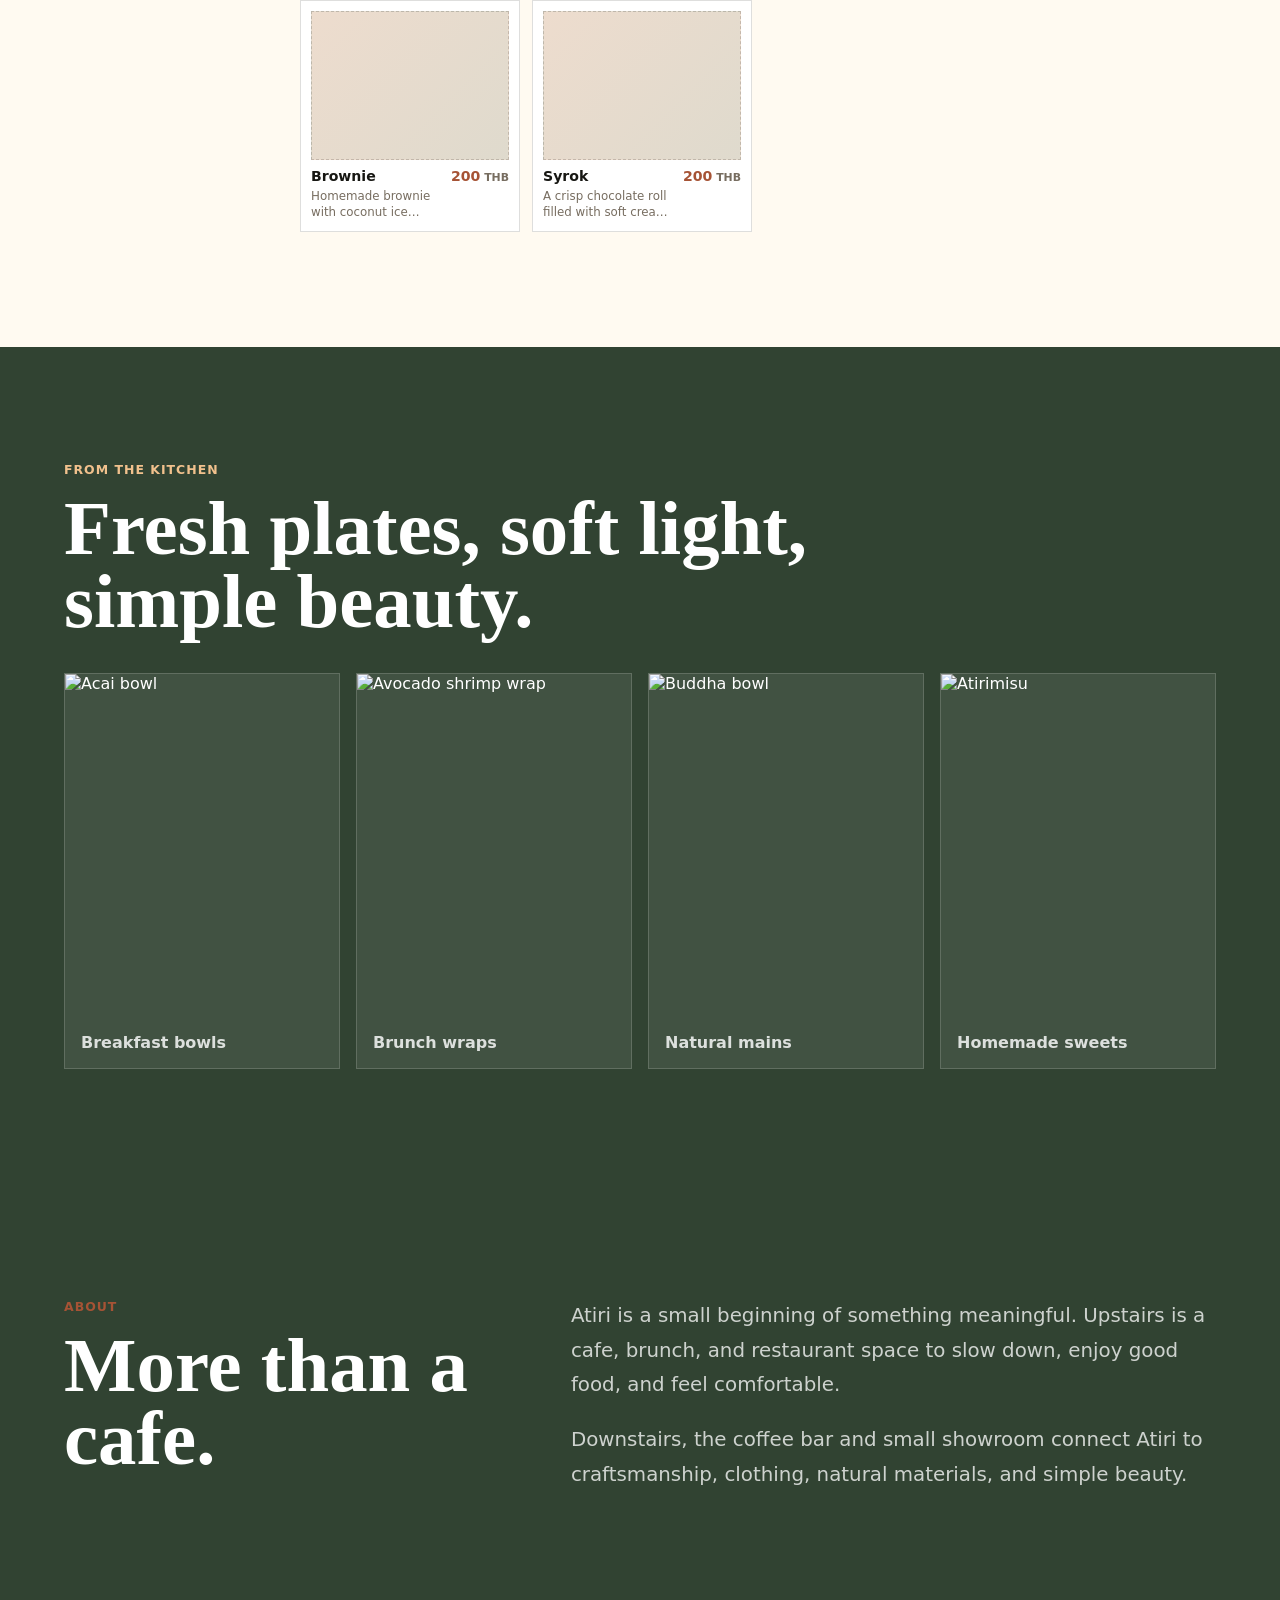
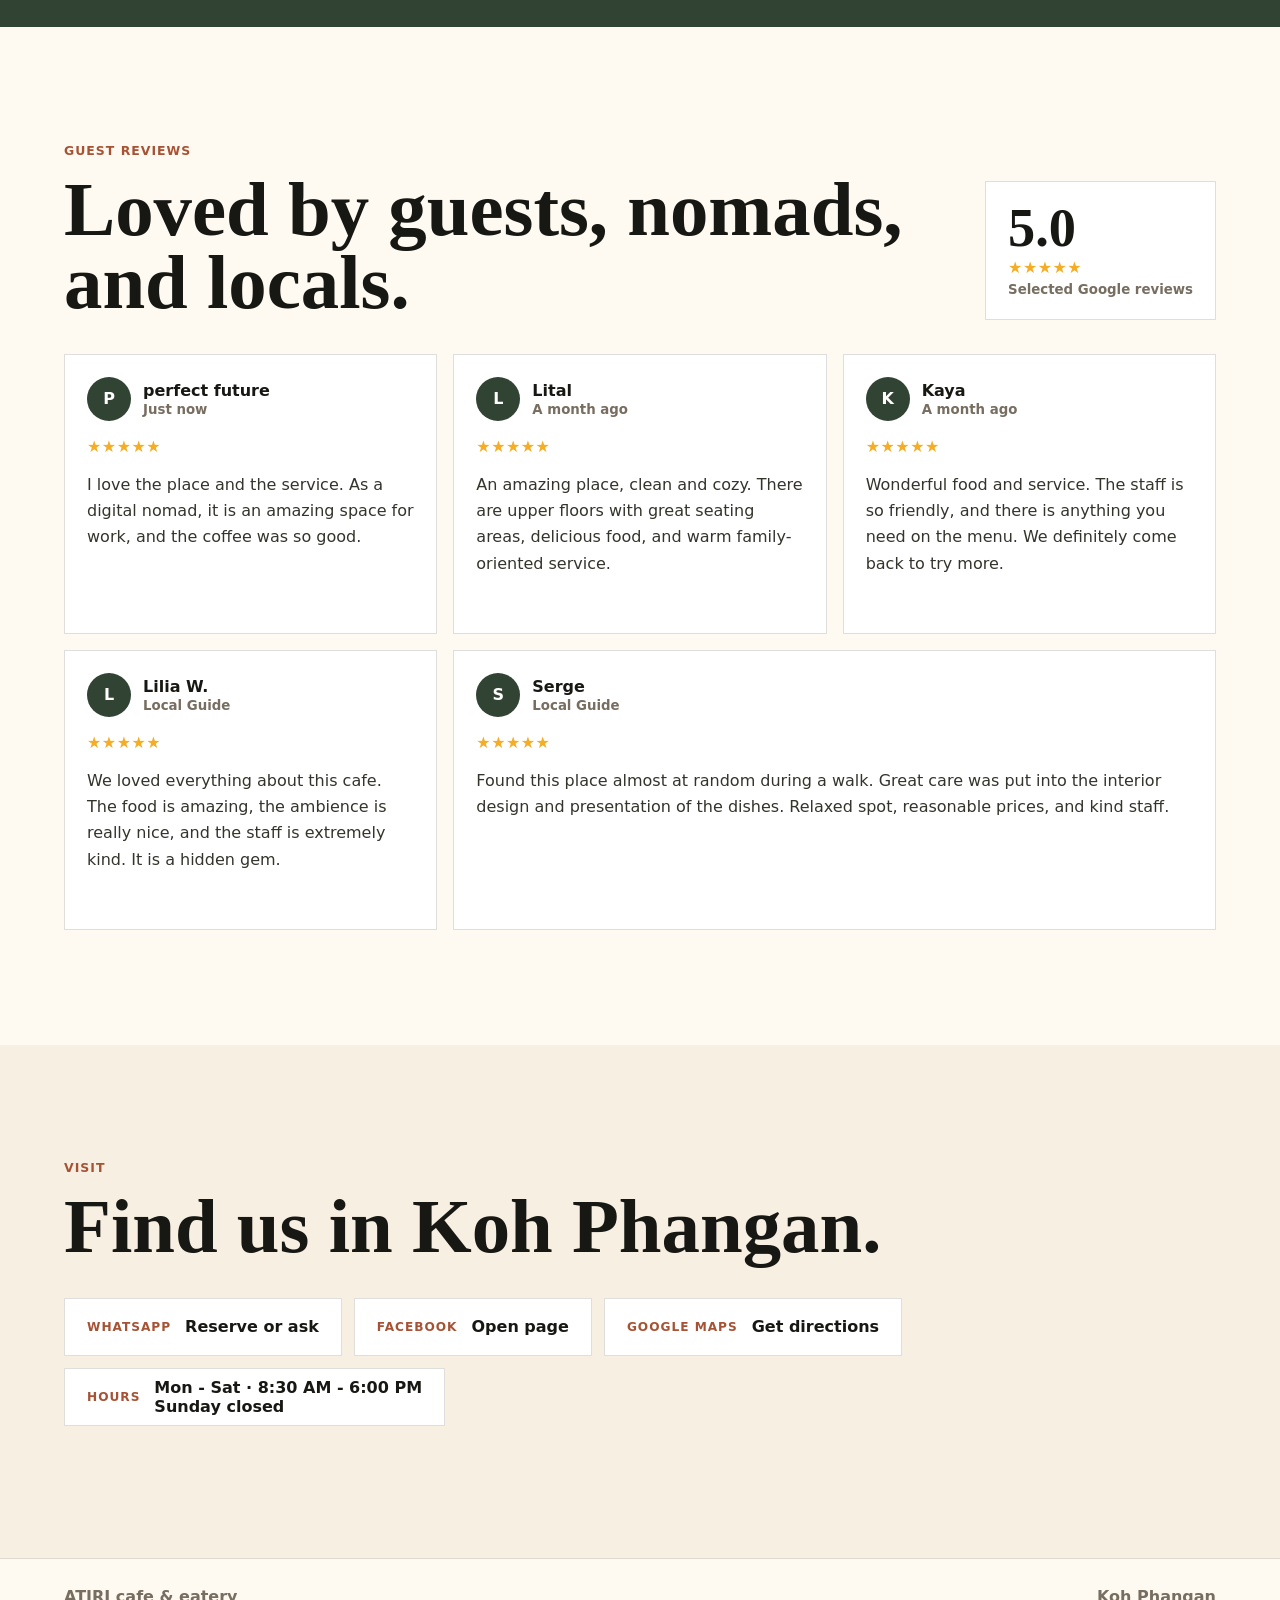
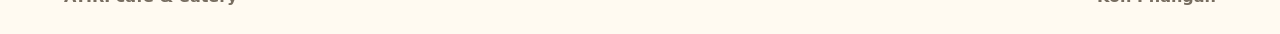
==== commit a6c3a8a6: "Force refreshed stylesheet for WhatsApp button" ====
--- a/index.html
+++ b/index.html
@@ -14,7 +14,7 @@
       href="https://fonts.googleapis.com/css2?family=Manrope:wght@500;600;700;800&family=Playfair+Display:wght@600;700&display=swap"
       rel="stylesheet"
     >
-    <link rel="stylesheet" href="styles.css">
+    <link rel="stylesheet" href="styles.css?v=whatsapp-green">
   </head>
   <body>
     <header class="site-header">
@@ -357,7 +357,7 @@
             <span>Facebook</span>
             <strong>Open page</strong>
           </a>
-          <a href="https://maps.app.goo.gl/xLSSmdauKRnGwnq97" target="_blank" rel="noopener" class="visit-button primary-visit">
+          <a href="https://maps.app.goo.gl/xLSSmdauKRnGwnq97" target="_blank" rel="noopener" class="visit-button">
             <span>Google Maps</span>
             <strong>Get directions</strong>
           </a>
--- a/styles.css
+++ b/styles.css
@@ -0,0 +1,936 @@
+:root {
+  --ink: #171713;
+  --soft-ink: #34342d;
+  --cream: #f7efe2;
+  --paper: #fffaf1;
+  --line: rgba(23, 23, 19, 0.14);
+  --leaf: #314332;
+  --gold: #c88a45;
+  --rust: #a65335;
+  --muted: #776d60;
+  --shadow: 0 22px 70px rgba(23, 23, 19, 0.18);
+}
+
+* {
+  box-sizing: border-box;
+}
+
+html {
+  scroll-behavior: smooth;
+  scroll-padding-top: 96px;
+}
+
+body {
+  margin: 0;
+  background: var(--cream);
+  color: var(--ink);
+  font-family: Manrope, system-ui, -apple-system, BlinkMacSystemFont, "Segoe UI", sans-serif;
+}
+
+a {
+  color: inherit;
+  text-decoration: none;
+}
+
+button,
+input,
+textarea {
+  font: inherit;
+}
+
+img {
+  display: block;
+  max-width: 100%;
+}
+
+.site-header {
+  position: fixed;
+  top: 0;
+  left: 0;
+  right: 0;
+  z-index: 40;
+  display: grid;
+  grid-template-columns: 1fr auto 1fr;
+  align-items: center;
+  gap: 22px;
+  padding: 18px clamp(18px, 5vw, 60px);
+  color: white;
+  background: rgba(23, 23, 19, 0.62);
+  backdrop-filter: blur(14px);
+}
+
+.site-header::before {
+  content: "";
+  position: absolute;
+  inset: 0;
+  z-index: -1;
+  background: linear-gradient(180deg, rgba(0, 0, 0, 0.68), rgba(0, 0, 0, 0));
+  pointer-events: none;
+}
+
+.brand {
+  display: grid;
+  width: fit-content;
+  line-height: 1;
+}
+
+.brand span {
+  font-family: "Playfair Display", Georgia, serif;
+  font-size: 2rem;
+  font-weight: 700;
+  letter-spacing: 0;
+}
+
+.brand small {
+  margin-top: -2px;
+  font-family: "Playfair Display", Georgia, serif;
+  font-size: 1rem;
+  opacity: 0.82;
+}
+
+nav {
+  display: flex;
+  gap: 6px;
+  padding: 6px;
+  border: 1px solid rgba(255, 255, 255, 0.24);
+  background: rgba(255, 255, 255, 0.1);
+  backdrop-filter: blur(14px);
+}
+
+nav a,
+.header-cta,
+.button,
+.tab,
+.mobile-bar a {
+  min-height: 42px;
+  display: inline-flex;
+  align-items: center;
+  justify-content: center;
+  font-size: 0.9rem;
+  font-weight: 800;
+}
+
+nav a {
+  padding: 0 16px;
+}
+
+.header-cta {
+  justify-self: end;
+  padding: 0 18px;
+  color: white;
+  background: #25d366;
+}
+
+.hero {
+  position: relative;
+  min-height: 100svh;
+  display: grid;
+  align-items: end;
+  overflow: hidden;
+  padding: 120px clamp(18px, 5vw, 72px) clamp(30px, 5vw, 70px);
+  color: white;
+}
+
+.hero-bg,
+.hero-shade {
+  position: absolute;
+  inset: 0;
+  width: 100%;
+  height: 100%;
+}
+
+.hero-bg {
+  object-fit: cover;
+  transform: scale(1.02);
+}
+
+.hero-shade {
+  background:
+    radial-gradient(circle at 77% 18%, rgba(0, 0, 0, 0.05), rgba(0, 0, 0, 0.5) 45%),
+    linear-gradient(90deg, rgba(0, 0, 0, 0.78), rgba(0, 0, 0, 0.24) 62%, rgba(0, 0, 0, 0.55)),
+    linear-gradient(180deg, rgba(0, 0, 0, 0.1), rgba(0, 0, 0, 0.7));
+}
+
+.hero-content {
+  position: relative;
+  z-index: 2;
+  max-width: 830px;
+  min-width: 0;
+}
+
+.kicker {
+  margin: 0 0 16px;
+  color: #f1c18d;
+  font-size: 0.78rem;
+  font-weight: 800;
+  letter-spacing: 0.08em;
+  text-transform: uppercase;
+}
+
+.kicker.dark {
+  color: var(--rust);
+}
+
+h1,
+h2 {
+  margin: 0;
+  font-family: "Playfair Display", Georgia, serif;
+  font-weight: 700;
+  line-height: 0.95;
+  letter-spacing: 0;
+}
+
+h1 {
+  max-width: 950px;
+  font-size: clamp(4rem, 12vw, 10.5rem);
+  overflow-wrap: anywhere;
+}
+
+h2 {
+  font-size: clamp(2.6rem, 6vw, 6rem);
+}
+
+h3,
+p {
+  margin-top: 0;
+}
+
+.hero-content p:not(.kicker) {
+  max-width: 650px;
+  margin: 22px 0 0;
+  color: rgba(255, 255, 255, 0.82);
+  font-size: clamp(1rem, 1.7vw, 1.25rem);
+  line-height: 1.65;
+}
+
+.hero-actions {
+  display: flex;
+  flex-wrap: wrap;
+  gap: 12px;
+  margin-top: 30px;
+}
+
+.button {
+  padding: 0 22px;
+}
+
+.button.light {
+  color: var(--ink);
+  background: white;
+}
+
+.button.ghost {
+  border: 1px solid rgba(255, 255, 255, 0.38);
+  color: white;
+  background: rgba(255, 255, 255, 0.08);
+  backdrop-filter: blur(12px);
+}
+
+.hero-card {
+  position: absolute;
+  right: clamp(18px, 5vw, 72px);
+  bottom: clamp(24px, 5vw, 70px);
+  z-index: 3;
+  width: min(280px, 31vw);
+  display: grid;
+  gap: 0;
+  background: white;
+  color: var(--ink);
+  box-shadow: var(--shadow);
+}
+
+.hero-card img {
+  width: 100%;
+  aspect-ratio: 1;
+  object-fit: cover;
+}
+
+.hero-card div {
+  padding: 15px;
+}
+
+.hero-card span {
+  display: block;
+  margin-bottom: 4px;
+  color: var(--rust);
+  font-size: 0.72rem;
+  font-weight: 800;
+  letter-spacing: 0.08em;
+  text-transform: uppercase;
+}
+
+.hero-card strong {
+  font-size: 1rem;
+}
+
+.quick-actions {
+  display: grid;
+  grid-template-columns: repeat(3, 1fr);
+  background: var(--ink);
+  color: white;
+}
+
+.quick-actions a {
+  min-height: 132px;
+  display: grid;
+  align-content: center;
+  gap: 6px;
+  padding: 28px clamp(18px, 4vw, 48px);
+  border-right: 1px solid rgba(255, 255, 255, 0.13);
+}
+
+.quick-actions span {
+  color: var(--gold);
+  font-weight: 800;
+}
+
+.quick-actions strong {
+  font-size: 1.2rem;
+}
+
+.quick-actions small {
+  color: rgba(255, 255, 255, 0.62);
+  font-size: 0.9rem;
+}
+
+.section {
+  padding: clamp(62px, 9vw, 120px) clamp(18px, 5vw, 72px);
+}
+
+.section-title {
+  max-width: 880px;
+  margin-bottom: 34px;
+}
+
+.menu-section {
+  background: var(--paper);
+}
+
+.menu-layout {
+  display: grid;
+  grid-template-columns: 210px minmax(0, 1fr);
+  gap: 26px;
+  align-items: start;
+}
+
+.menu-side {
+  position: sticky;
+  top: 26px;
+  display: grid;
+  gap: 8px;
+}
+
+.tab {
+  width: 100%;
+  justify-content: space-between;
+  padding: 0 16px;
+  border: 1px solid var(--line);
+  color: var(--soft-ink);
+  background: white;
+  cursor: pointer;
+}
+
+.tab::after {
+  content: "";
+  color: var(--muted);
+}
+
+.tab.active {
+  color: white;
+  border-color: var(--ink);
+  background: var(--ink);
+}
+
+.tab.active::after {
+  content: "·";
+  color: var(--gold);
+}
+
+.menu-board {
+  display: grid;
+  grid-template-columns: 1fr;
+  gap: 22px;
+}
+
+.menu-group {
+  display: grid;
+  grid-template-columns: repeat(4, minmax(0, 1fr));
+  align-content: start;
+  gap: 12px;
+}
+
+.menu-group.is-hidden {
+  display: none;
+}
+
+.menu-group[data-category="bowls"] {
+  order: 1;
+}
+
+.menu-group[data-category="drinks"] {
+  order: 2;
+}
+
+.menu-group[data-category="brunch"] {
+  order: 3;
+}
+
+.menu-group[data-category="appetizer"] {
+  order: 4;
+}
+
+.menu-group[data-category="main"] {
+  order: 5;
+}
+
+.menu-group[data-category="dessert"] {
+  order: 6;
+}
+
+.menu-group h3 {
+  grid-column: 1 / -1;
+  margin: 0;
+  padding: 0 0 4px;
+  color: var(--rust);
+  border-bottom: 1px solid var(--line);
+  font-size: 0.86rem;
+  font-weight: 900;
+  letter-spacing: 0.08em;
+  text-transform: uppercase;
+}
+
+.menu-row {
+  display: grid;
+  grid-template-columns: minmax(0, 1fr) auto;
+  gap: 8px 10px;
+  align-content: start;
+  min-height: 100%;
+  padding: 10px;
+  border: 1px solid var(--line);
+  background: white;
+}
+
+.menu-row::before {
+  content: "";
+  grid-column: 1 / -1;
+  display: block;
+  aspect-ratio: 4 / 3;
+  background:
+    linear-gradient(135deg, rgba(166, 83, 53, 0.12), rgba(49, 67, 50, 0.12)),
+    var(--cream);
+  border: 1px dashed rgba(23, 23, 19, 0.18);
+}
+
+.menu-row.has-image::before {
+  display: none;
+}
+
+.menu-thumb {
+  grid-column: 1 / -1;
+  width: 100%;
+  aspect-ratio: 4 / 3;
+  object-fit: cover;
+  border: 1px solid rgba(23, 23, 19, 0.08);
+}
+
+.menu-row strong {
+  display: block;
+  margin-bottom: 4px;
+  color: var(--ink);
+  font-size: 0.88rem;
+  line-height: 1.18;
+}
+
+.menu-row p {
+  margin: 0;
+  color: var(--muted);
+  display: -webkit-box;
+  overflow: hidden;
+  -webkit-box-orient: vertical;
+  -webkit-line-clamp: 2;
+  font-size: 0.74rem;
+  line-height: 1.35;
+}
+
+.menu-row > span {
+  color: var(--rust);
+  font-size: 0.88rem;
+  font-weight: 900;
+  white-space: nowrap;
+}
+
+.menu-row > span::after {
+  content: " THB";
+  color: var(--muted);
+  font-size: 0.68rem;
+}
+
+.menu-item {
+  display: grid;
+  grid-template-rows: auto 1fr;
+  gap: 0;
+  align-items: stretch;
+  min-height: 100%;
+  padding: 0;
+  border: 1px solid var(--line);
+  background: white;
+  overflow: hidden;
+}
+
+.menu-item.feature {
+  grid-column: auto;
+  min-height: 100%;
+}
+
+.menu-item.is-hidden {
+  display: none;
+}
+
+.menu-item img {
+  width: 100%;
+  height: auto;
+  aspect-ratio: 1;
+  object-fit: cover;
+}
+
+.menu-item > div {
+  display: grid;
+  align-content: start;
+  padding: 18px;
+}
+
+.price-line {
+  display: flex;
+  justify-content: space-between;
+  gap: 18px;
+  align-items: start;
+  margin-bottom: 10px;
+}
+
+.price-line h3 {
+  margin-bottom: 0;
+  font-size: clamp(1rem, 1.5vw, 1.35rem);
+}
+
+.price-line span {
+  flex: 0 0 auto;
+  color: var(--rust);
+  font-weight: 900;
+}
+
+.price-line span::after {
+  content: " THB";
+  color: var(--muted);
+  font-size: 0.68rem;
+}
+
+.menu-item p {
+  margin: 0;
+  color: var(--muted);
+  line-height: 1.5;
+  font-size: 0.94rem;
+}
+
+.gallery-section {
+  background: var(--leaf);
+  color: white;
+}
+
+.gallery-section .kicker {
+  color: #f1c18d;
+}
+
+.gallery-grid {
+  display: grid;
+  grid-template-columns: repeat(4, minmax(0, 1fr));
+  gap: 16px;
+}
+
+.gallery-grid figure {
+  margin: 0;
+  border: 1px solid rgba(255, 255, 255, 0.16);
+  background: rgba(255, 255, 255, 0.08);
+  overflow: hidden;
+}
+
+.gallery-grid img {
+  width: 100%;
+  aspect-ratio: 4 / 5;
+  object-fit: cover;
+}
+
+.gallery-grid figcaption {
+  padding: 16px;
+  color: rgba(255, 255, 255, 0.82);
+  font-weight: 800;
+}
+
+.story-section {
+  display: grid;
+  grid-template-columns: minmax(260px, 0.8fr) minmax(0, 1.2fr);
+  gap: clamp(26px, 6vw, 88px);
+  background: var(--leaf);
+  color: white;
+}
+
+.story-text {
+  max-width: 780px;
+  color: rgba(255, 255, 255, 0.76);
+  font-size: clamp(1.04rem, 1.65vw, 1.24rem);
+  line-height: 1.75;
+}
+
+.reviews-section {
+  background: var(--paper);
+}
+
+.reviews-head {
+  display: grid;
+  grid-template-columns: minmax(0, 1fr) auto;
+  gap: clamp(24px, 5vw, 64px);
+  align-items: end;
+  margin-bottom: 34px;
+}
+
+.rating-summary {
+  min-width: 210px;
+  display: grid;
+  gap: 5px;
+  padding: 22px;
+  border: 1px solid var(--line);
+  background: white;
+}
+
+.rating-summary strong {
+  font-family: "Playfair Display", Georgia, serif;
+  font-size: 3.4rem;
+  line-height: 0.9;
+}
+
+.rating-summary span,
+.stars {
+  color: #f4ad24;
+  letter-spacing: 0.03em;
+}
+
+.rating-summary small,
+.review-meta small {
+  color: var(--muted);
+  font-weight: 700;
+}
+
+.reviews-grid {
+  display: grid;
+  grid-template-columns: repeat(3, minmax(0, 1fr));
+  gap: 16px;
+}
+
+.review-card {
+  min-height: 280px;
+  display: grid;
+  align-content: start;
+  gap: 16px;
+  padding: 22px;
+  border: 1px solid var(--line);
+  background: white;
+}
+
+.wide-review {
+  grid-column: span 2;
+}
+
+.review-meta {
+  display: flex;
+  align-items: center;
+  gap: 12px;
+}
+
+.avatar {
+  width: 44px;
+  height: 44px;
+  flex: 0 0 auto;
+  display: inline-flex;
+  align-items: center;
+  justify-content: center;
+  color: white;
+  background: var(--leaf);
+  border-radius: 50%;
+  font-weight: 900;
+}
+
+.review-meta div {
+  display: grid;
+  gap: 2px;
+}
+
+.review-card p {
+  margin: 0;
+  color: var(--soft-ink);
+  font-size: clamp(0.96rem, 1.25vw, 1.08rem);
+  line-height: 1.65;
+}
+
+.visit-section {
+  padding-bottom: 132px;
+}
+
+.visit-actions {
+  display: flex;
+  flex-wrap: wrap;
+  gap: 12px;
+  align-items: center;
+}
+
+.visit-button,
+.visit-note {
+  min-height: 58px;
+  display: inline-flex;
+  align-items: center;
+  gap: 14px;
+  padding: 0 22px;
+  border: 1px solid var(--line);
+  background: white;
+}
+
+.visit-button span,
+.visit-note span {
+  color: var(--rust);
+  font-size: 0.76rem;
+  font-weight: 900;
+  letter-spacing: 0.08em;
+  text-transform: uppercase;
+}
+
+.visit-button strong,
+.visit-note strong {
+  font-size: 1rem;
+  line-height: 1.2;
+}
+
+footer {
+  display: flex;
+  justify-content: space-between;
+  gap: 16px;
+  padding: 28px clamp(18px, 5vw, 72px);
+  border-top: 1px solid var(--line);
+  color: var(--muted);
+  background: var(--paper);
+  font-weight: 700;
+}
+
+.mobile-bar {
+  position: fixed;
+  right: 12px;
+  bottom: 12px;
+  left: 12px;
+  z-index: 50;
+  display: none;
+  grid-template-columns: repeat(3, 1fr);
+  gap: 8px;
+  padding: 8px;
+  background: rgba(23, 23, 19, 0.92);
+  backdrop-filter: blur(16px);
+}
+
+.mobile-bar a {
+  color: white;
+  background: rgba(255, 255, 255, 0.1);
+}
+
+@media (max-width: 980px) {
+  .site-header {
+    grid-template-columns: 1fr auto;
+  }
+
+  nav {
+    display: none;
+  }
+
+  .hero-card {
+    display: none;
+  }
+
+  .quick-actions {
+    grid-template-columns: 1fr;
+  }
+
+  .quick-actions a {
+    min-height: 96px;
+    border-right: 0;
+    border-bottom: 1px solid rgba(255, 255, 255, 0.13);
+  }
+
+  .menu-layout {
+    grid-template-columns: 1fr;
+  }
+
+  .menu-side {
+    position: sticky;
+    top: 70px;
+    z-index: 10;
+    grid-template-columns: repeat(4, minmax(0, 1fr));
+    padding: 10px 0;
+    background: var(--paper);
+  }
+
+  .tab {
+    width: 100%;
+    min-width: 0;
+    gap: 10px;
+  }
+
+  .menu-board {
+    grid-template-columns: 1fr;
+  }
+
+  .menu-group {
+    grid-template-columns: repeat(3, minmax(0, 1fr));
+  }
+
+  .menu-item.feature {
+    grid-column: auto;
+  }
+
+  .gallery-grid,
+  .reviews-grid {
+    grid-template-columns: repeat(2, 1fr);
+  }
+
+  .reviews-head {
+    grid-template-columns: 1fr;
+  }
+
+  .wide-review {
+    grid-column: span 1;
+  }
+
+  .story-section {
+    grid-template-columns: 1fr;
+  }
+}
+
+@media (max-width: 640px) {
+  .site-header {
+    padding: 14px 16px;
+  }
+
+  .brand span {
+    font-size: 1.6rem;
+  }
+
+  .brand small {
+    font-size: 0.86rem;
+  }
+
+  .header-cta {
+    min-height: 38px;
+    padding: 0 14px;
+    font-size: 0.82rem;
+  }
+
+  .hero {
+    min-height: auto;
+    align-items: start;
+    padding: 132px 18px 104px;
+  }
+
+  .hero-bg {
+    object-position: center top;
+  }
+
+  h1 {
+    max-width: 100%;
+    font-size: clamp(3rem, 16vw, 4.65rem);
+    line-height: 0.98;
+  }
+
+  h2 {
+    font-size: clamp(2.35rem, 12vw, 4rem);
+  }
+
+  .hero-content p:not(.kicker) {
+    font-size: 0.98rem;
+    line-height: 1.45;
+    margin-top: 16px;
+  }
+
+  .hero-actions {
+    margin-top: 22px;
+  }
+
+  .menu-item,
+  .menu-item.feature {
+    grid-template-columns: none;
+    grid-template-rows: auto 1fr;
+    min-height: 100%;
+    gap: 0;
+  }
+
+  .menu-board {
+    grid-template-columns: 1fr;
+  }
+
+  .menu-group {
+    grid-template-columns: repeat(2, minmax(0, 1fr));
+    gap: 10px;
+  }
+
+  .menu-row {
+    padding: 8px;
+  }
+
+  .menu-row strong {
+    font-size: 0.8rem;
+  }
+
+  .menu-row p {
+    font-size: 0.68rem;
+  }
+
+  .menu-row > span {
+    font-size: 0.78rem;
+  }
+
+  .menu-side {
+    top: 66px;
+    grid-template-columns: repeat(3, minmax(0, 1fr));
+    gap: 6px;
+  }
+
+  .menu-item p {
+    font-size: 0.88rem;
+  }
+
+  .price-line {
+    gap: 10px;
+  }
+
+  .gallery-grid,
+  .reviews-grid {
+    grid-template-columns: 1fr;
+  }
+
+  .visit-actions {
+    align-items: stretch;
+    flex-direction: column;
+  }
+
+  .visit-button,
+  .visit-note {
+    width: 100%;
+    justify-content: space-between;
+  }
+
+  .rating-summary {
+    min-width: 0;
+  }
+
+  footer {
+    flex-direction: column;
+    padding-bottom: 94px;
+  }
+
+  .mobile-bar {
+    display: grid;
+  }
+}
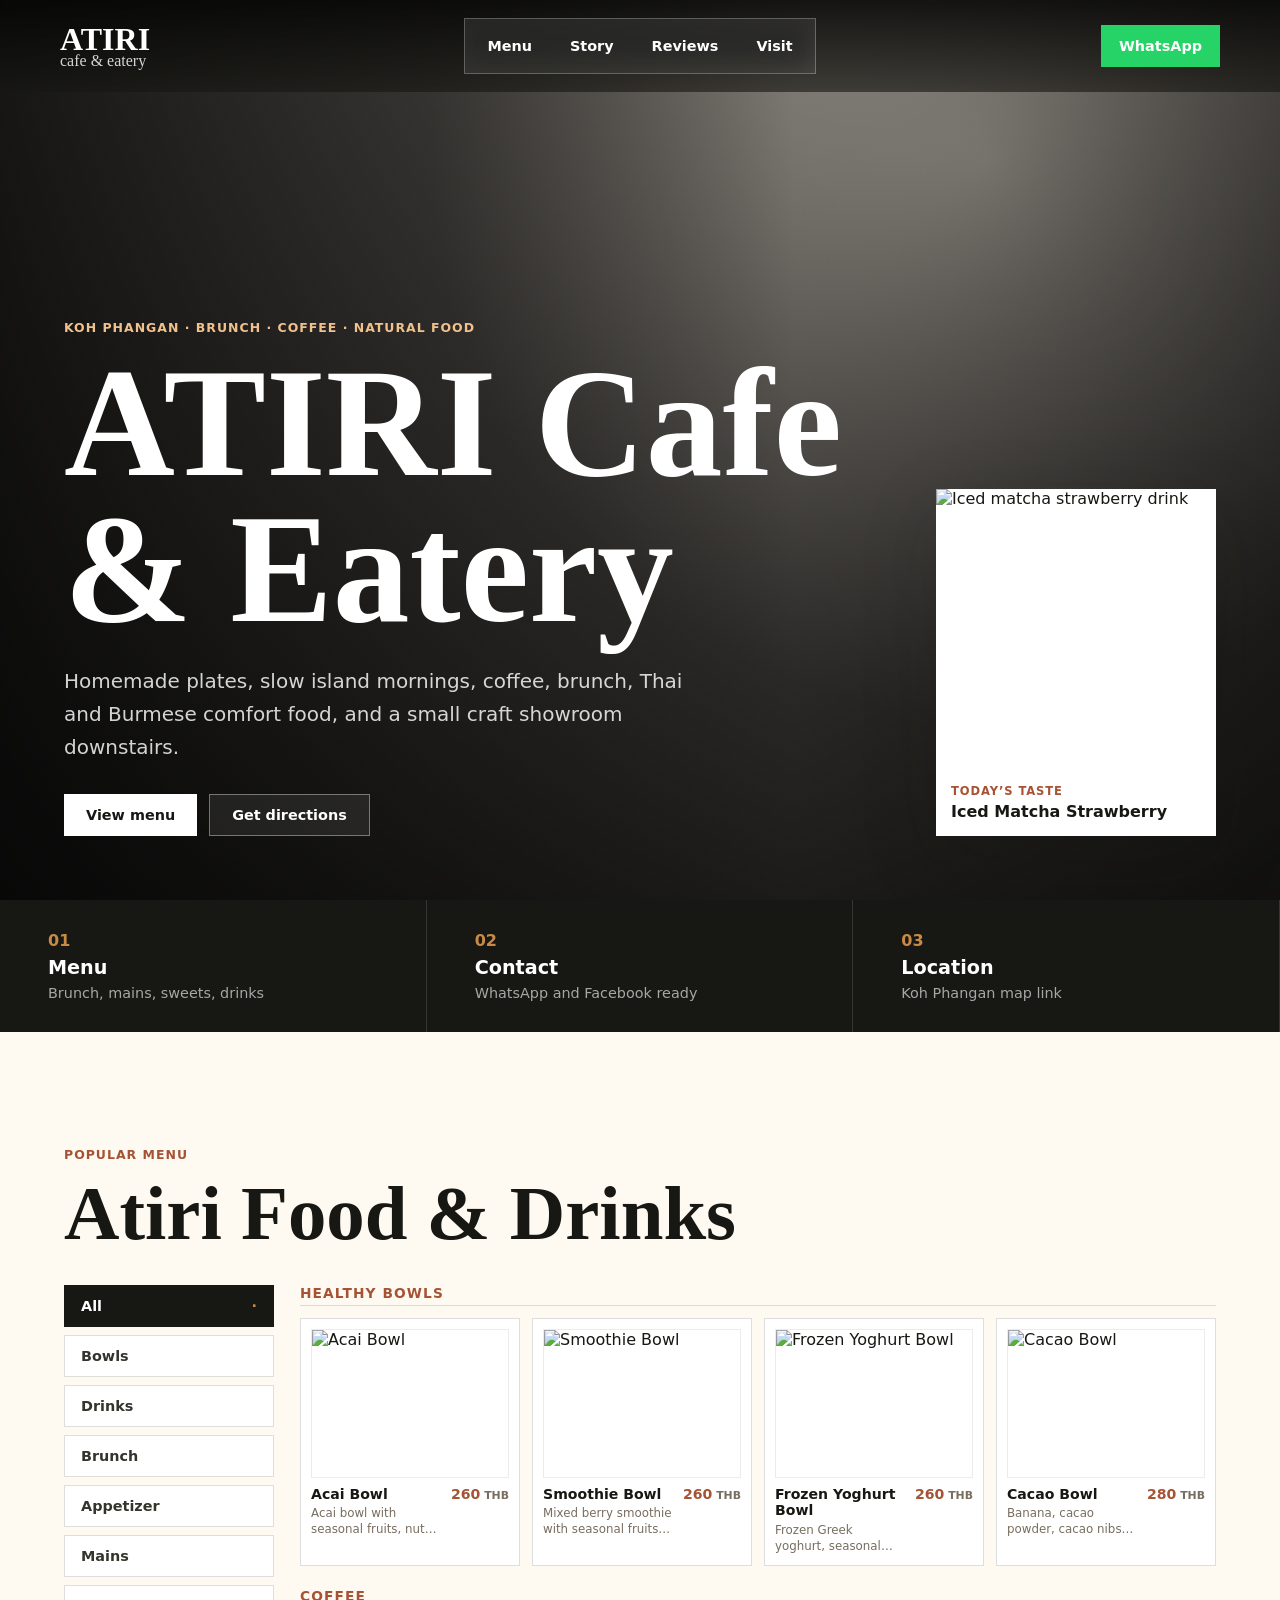
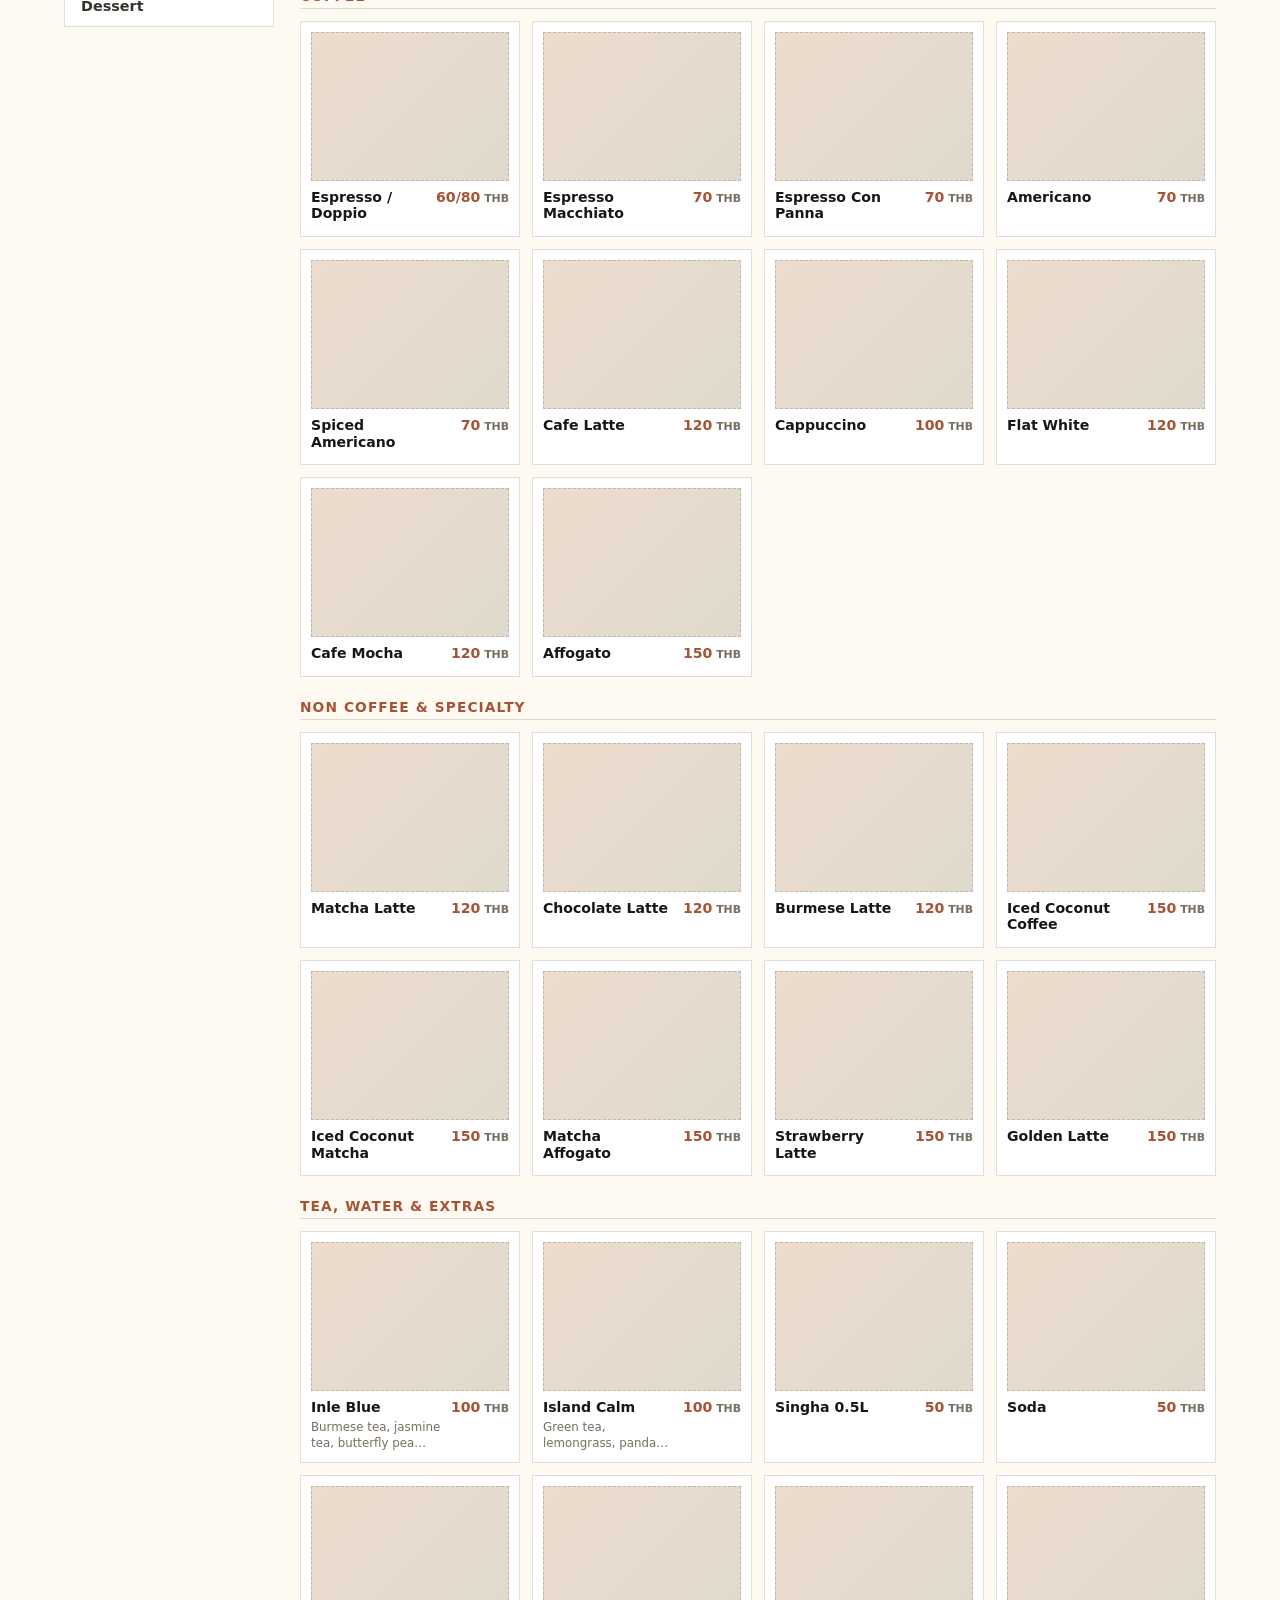
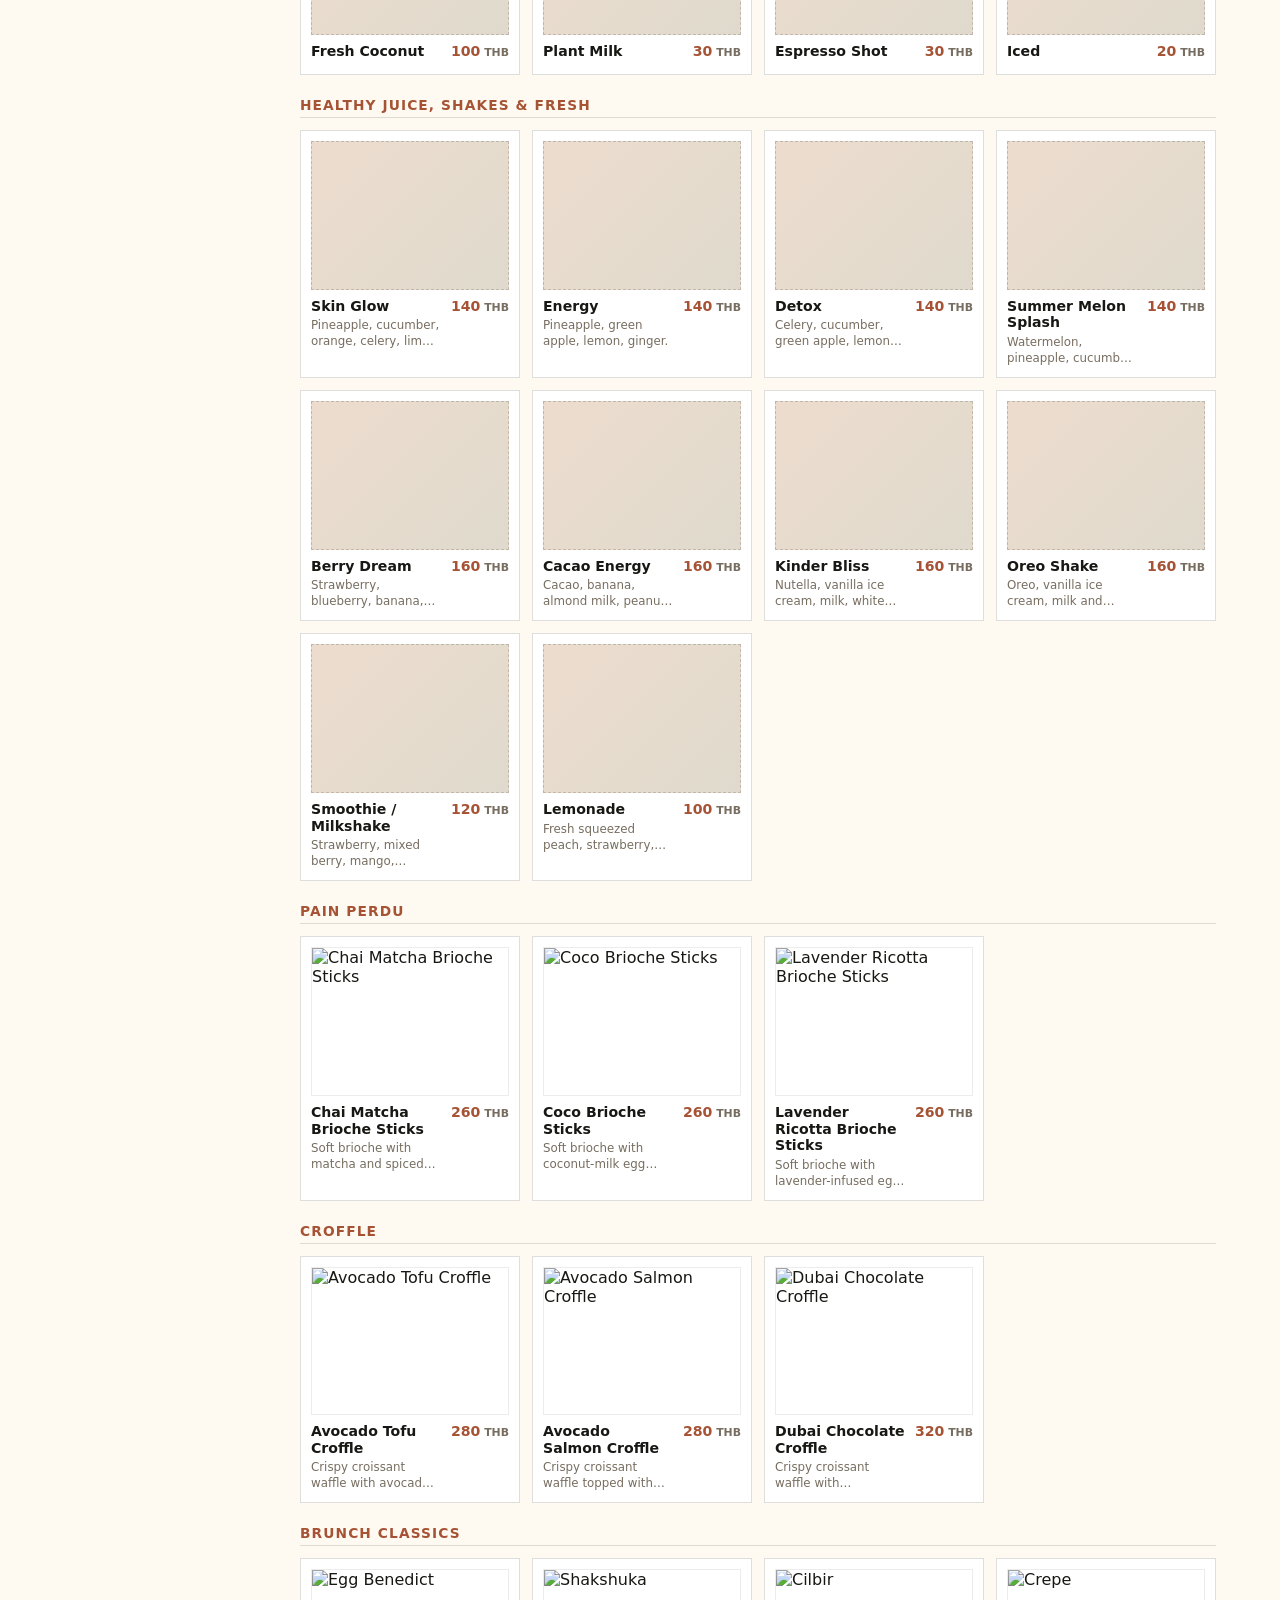
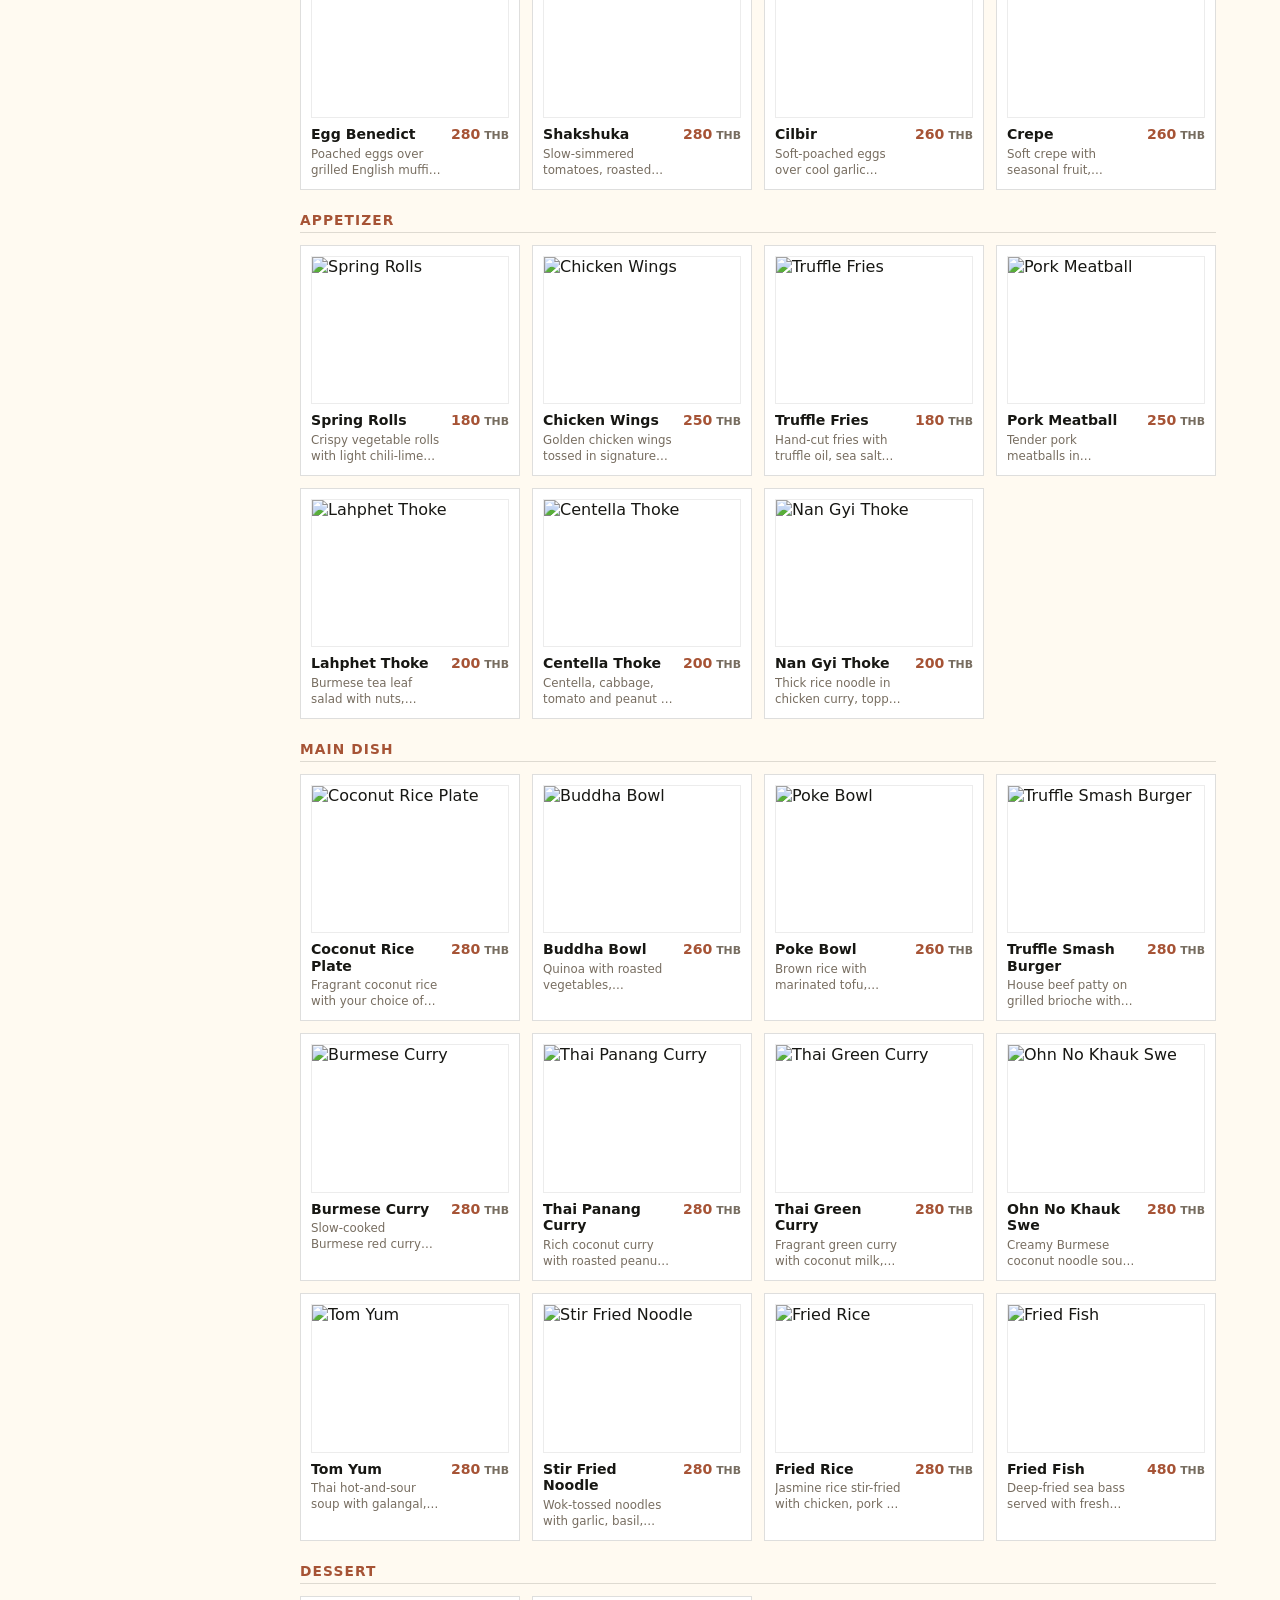
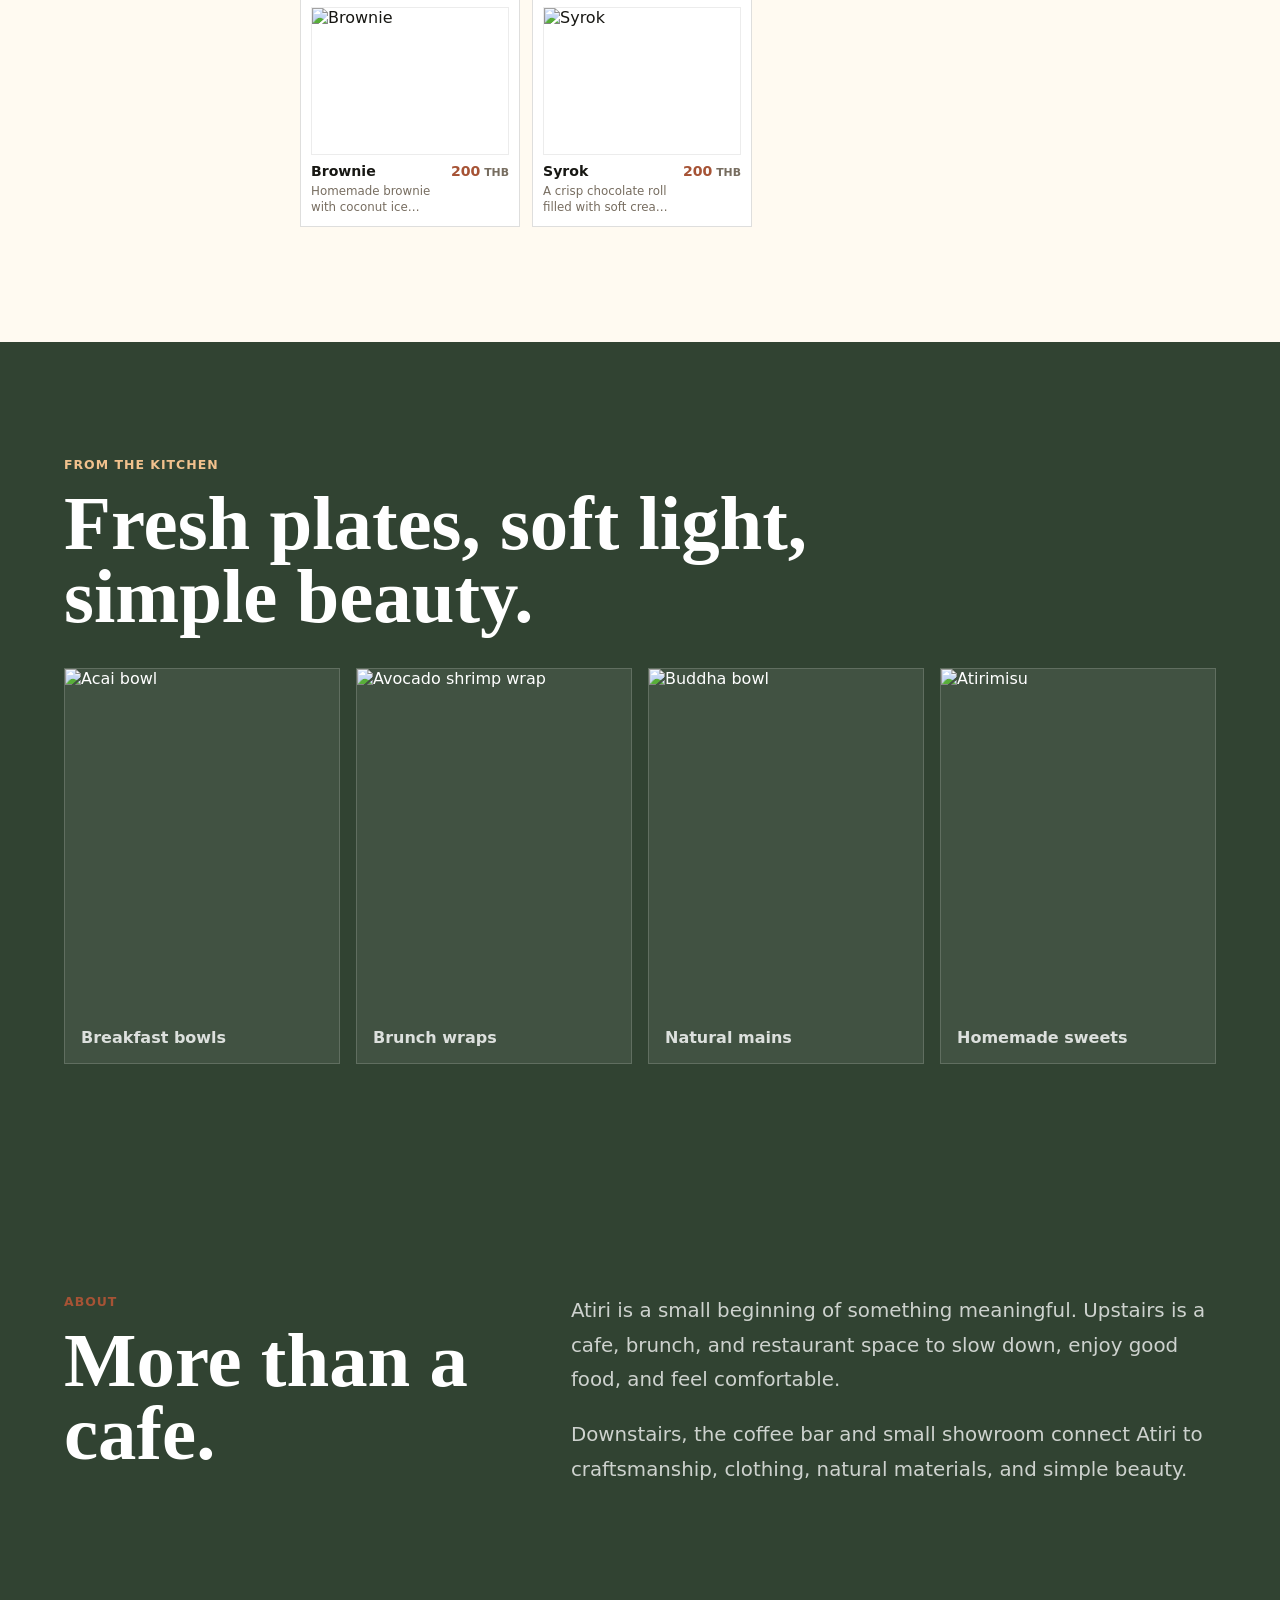
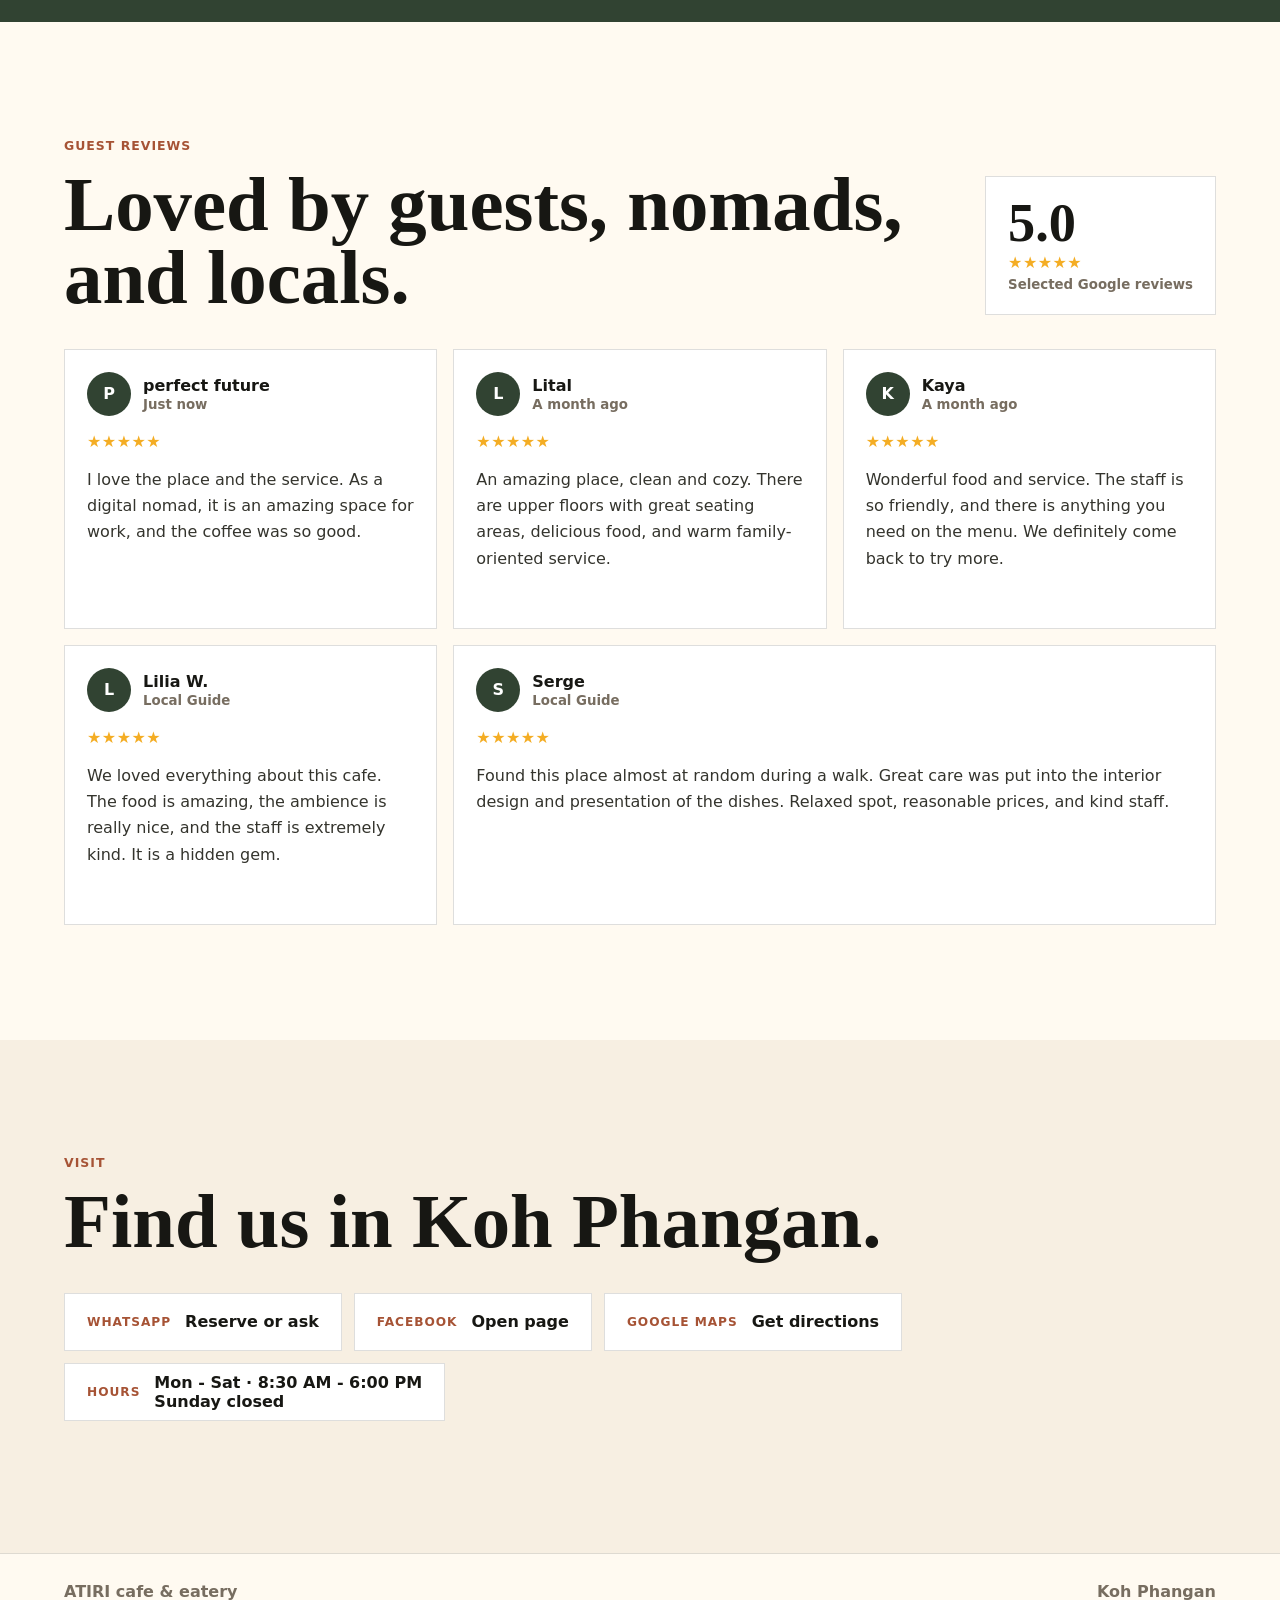
==== commit c3176c1b: "Add menu item detail popup" ====
--- a/index.html
+++ b/index.html
@@ -14,7 +14,7 @@
       href="https://fonts.googleapis.com/css2?family=Manrope:wght@500;600;700;800&family=Playfair+Display:wght@600;700&display=swap"
       rel="stylesheet"
     >
-    <link rel="stylesheet" href="styles.css?v=whatsapp-green">
+    <link rel="stylesheet" href="styles.css?v=menu-popup">
   </head>
   <body>
     <header class="site-header">
@@ -380,6 +380,6 @@
       <a href="https://wa.me/66924184698" target="_blank" rel="noopener">WhatsApp</a>
     </div>
 
-    <script src="script.js"></script>
+    <script src="script.js?v=menu-popup"></script>
   </body>
 </html>
--- a/styles.css
+++ b/styles.css
@@ -27,6 +27,10 @@
   font-family: Manrope, system-ui, -apple-system, BlinkMacSystemFont, "Segoe UI", sans-serif;
 }
 
+body.modal-open {
+  overflow: hidden;
+}
+
 a {
   color: inherit;
   text-decoration: none;
@@ -408,6 +412,19 @@
   padding: 10px;
   border: 1px solid var(--line);
   background: white;
+  cursor: pointer;
+  transition:
+    border-color 160ms ease,
+    transform 160ms ease,
+    box-shadow 160ms ease;
+}
+
+.menu-row:hover,
+.menu-row:focus-visible {
+  border-color: rgba(166, 83, 53, 0.5);
+  box-shadow: 0 14px 34px rgba(23, 23, 19, 0.08);
+  outline: 0;
+  transform: translateY(-2px);
 }
 
 .menu-row::before {
@@ -463,6 +480,97 @@
   content: " THB";
   color: var(--muted);
   font-size: 0.68rem;
+}
+
+.menu-dialog {
+  position: fixed;
+  inset: 0;
+  z-index: 100;
+  display: none;
+  place-items: center;
+  padding: 18px;
+  background: rgba(23, 23, 19, 0.68);
+}
+
+.menu-dialog.is-open {
+  display: grid;
+}
+
+.menu-dialog-panel {
+  position: relative;
+  width: min(920px, 100%);
+  max-height: min(86vh, 820px);
+  display: grid;
+  grid-template-columns: minmax(260px, 0.95fr) minmax(280px, 1fr);
+  overflow: hidden;
+  border: 1px solid rgba(255, 255, 255, 0.22);
+  background: var(--paper);
+  box-shadow: var(--shadow);
+}
+
+.menu-dialog-panel.no-image {
+  width: min(620px, 100%);
+  grid-template-columns: 1fr;
+}
+
+.menu-dialog-close {
+  position: absolute;
+  top: 12px;
+  right: 12px;
+  z-index: 2;
+  width: 42px;
+  height: 42px;
+  border: 1px solid var(--line);
+  color: var(--ink);
+  background: white;
+  cursor: pointer;
+  font-weight: 900;
+}
+
+.menu-dialog-img {
+  width: 100%;
+  height: 100%;
+  min-height: 420px;
+  object-fit: cover;
+}
+
+.menu-dialog-img[hidden] {
+  display: none;
+}
+
+.menu-dialog-body {
+  display: grid;
+  align-content: center;
+  padding: clamp(28px, 5vw, 56px);
+}
+
+.menu-dialog-title {
+  display: flex;
+  justify-content: space-between;
+  gap: 18px;
+  align-items: start;
+  margin-bottom: 20px;
+}
+
+.menu-dialog-title h3 {
+  margin: 0;
+  font-family: "Playfair Display", Georgia, serif;
+  font-size: clamp(2rem, 4vw, 3.6rem);
+  line-height: 0.98;
+}
+
+.menu-dialog-title span {
+  color: var(--rust);
+  font-size: 1.2rem;
+  font-weight: 900;
+  white-space: nowrap;
+}
+
+.menu-dialog-description {
+  margin: 0;
+  color: var(--soft-ink);
+  font-size: clamp(1rem, 1.8vw, 1.18rem);
+  line-height: 1.7;
 }
 
 .menu-item {
@@ -891,6 +999,34 @@
     font-size: 0.78rem;
   }
 
+  .menu-dialog {
+    padding: 12px;
+  }
+
+  .menu-dialog-panel {
+    max-height: 88vh;
+    grid-template-columns: 1fr;
+    overflow-y: auto;
+  }
+
+  .menu-dialog-img {
+    min-height: 0;
+    aspect-ratio: 4 / 3;
+  }
+
+  .menu-dialog-body {
+    padding: 24px;
+  }
+
+  .menu-dialog-title {
+    display: grid;
+    gap: 10px;
+  }
+
+  .menu-dialog-title h3 {
+    padding-right: 42px;
+  }
+
   .menu-side {
     top: 66px;
     grid-template-columns: repeat(3, minmax(0, 1fr));
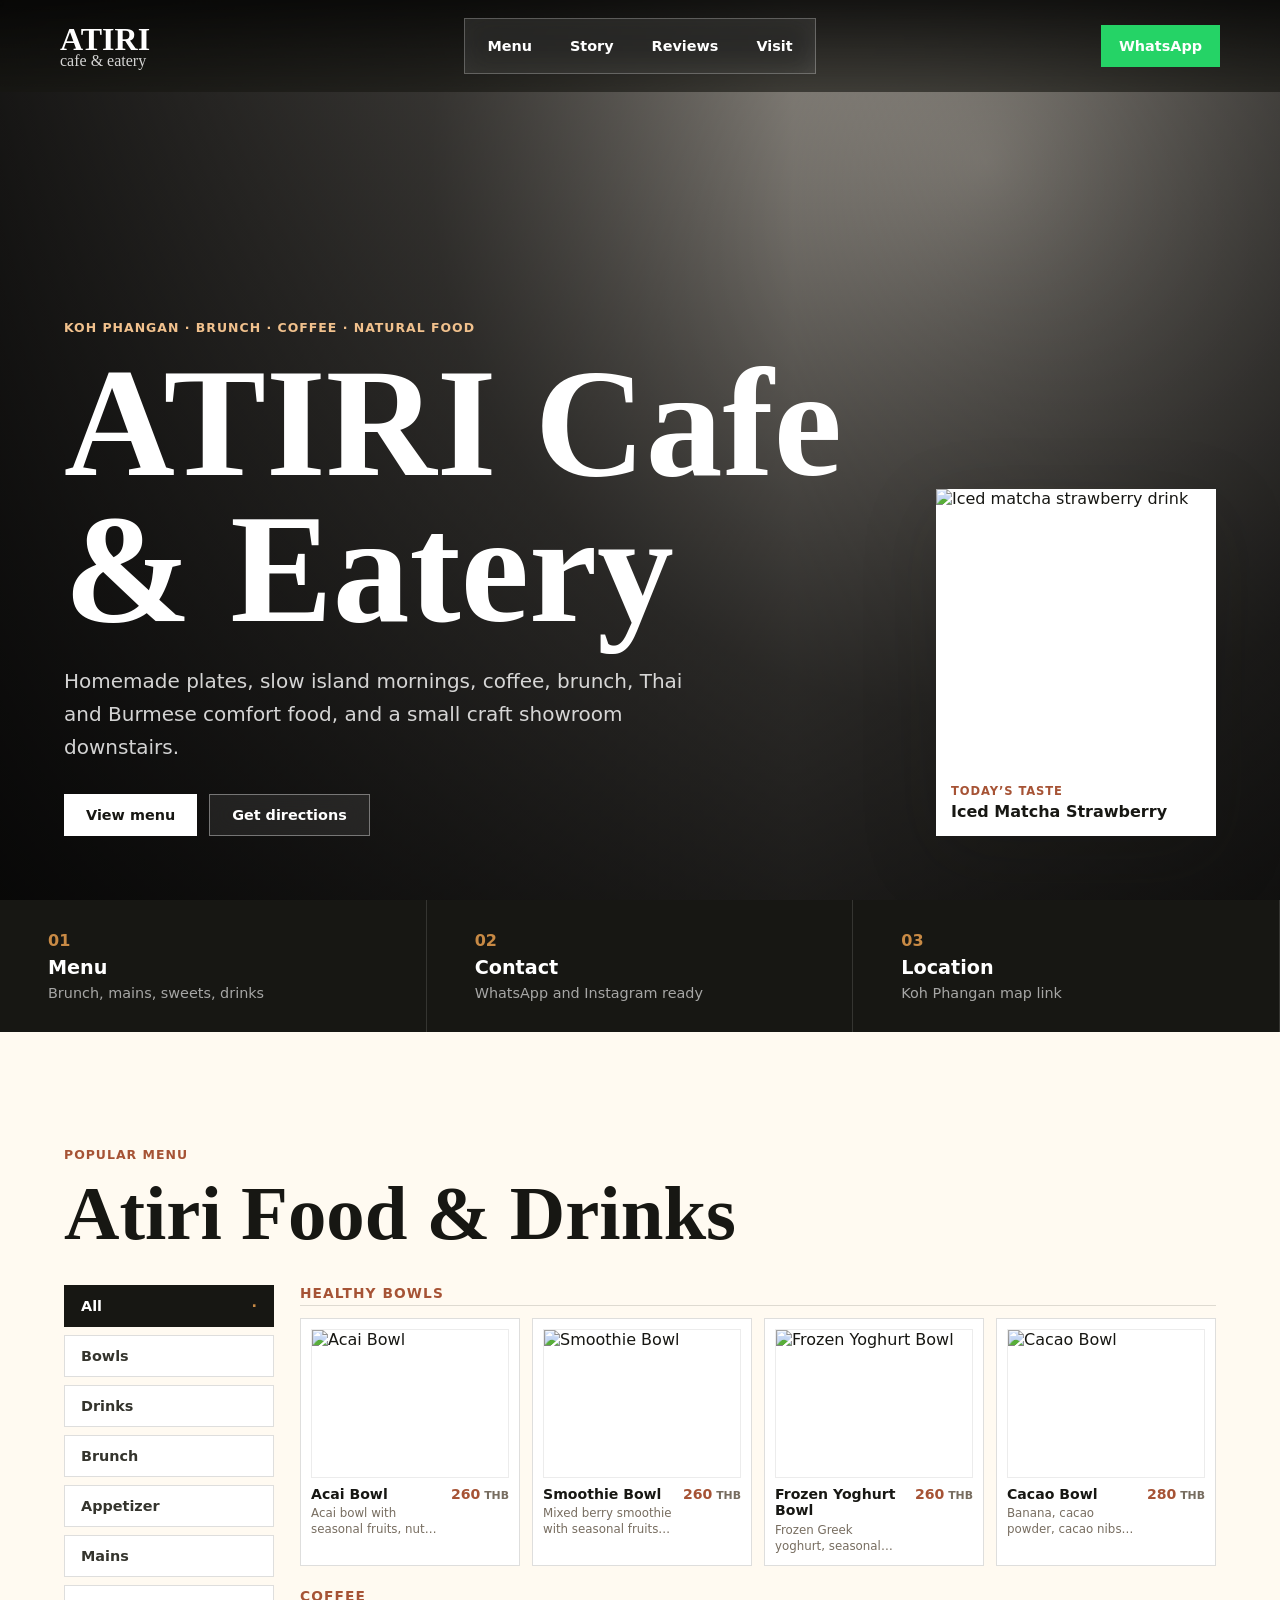
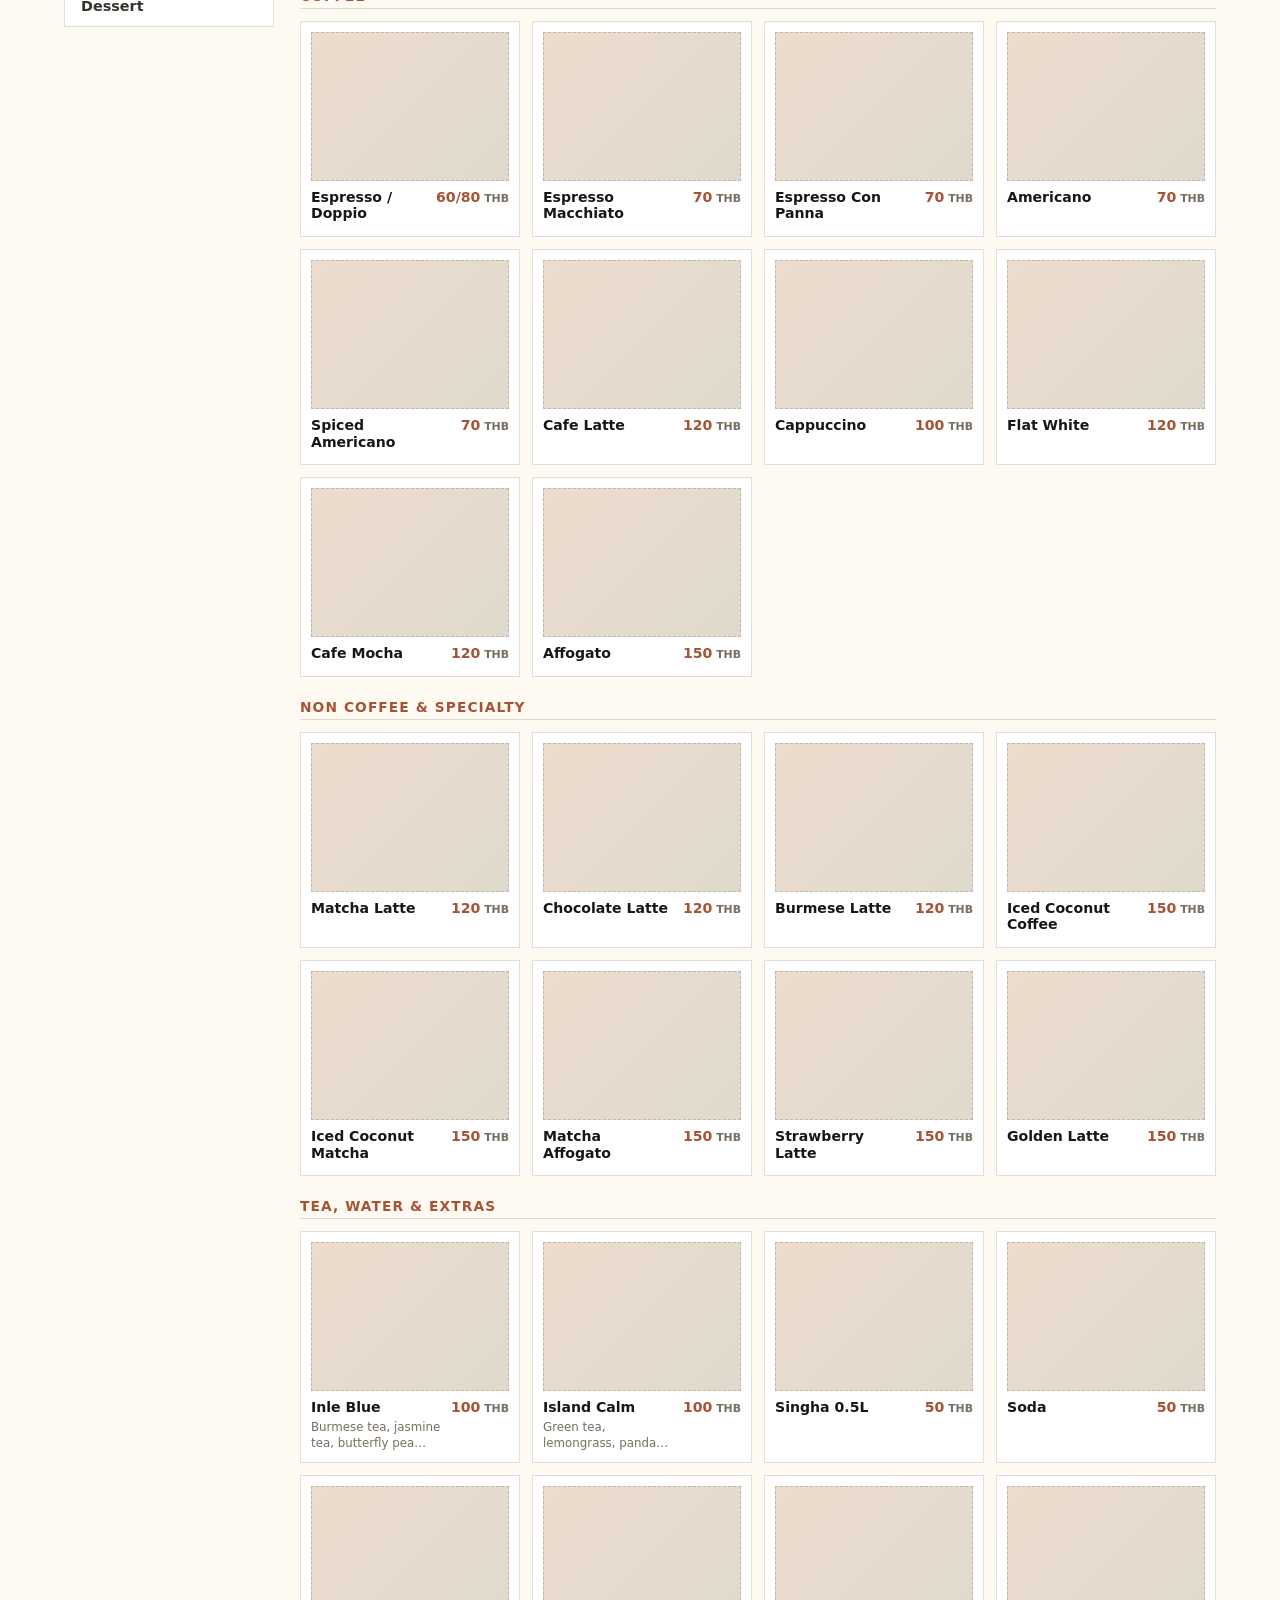
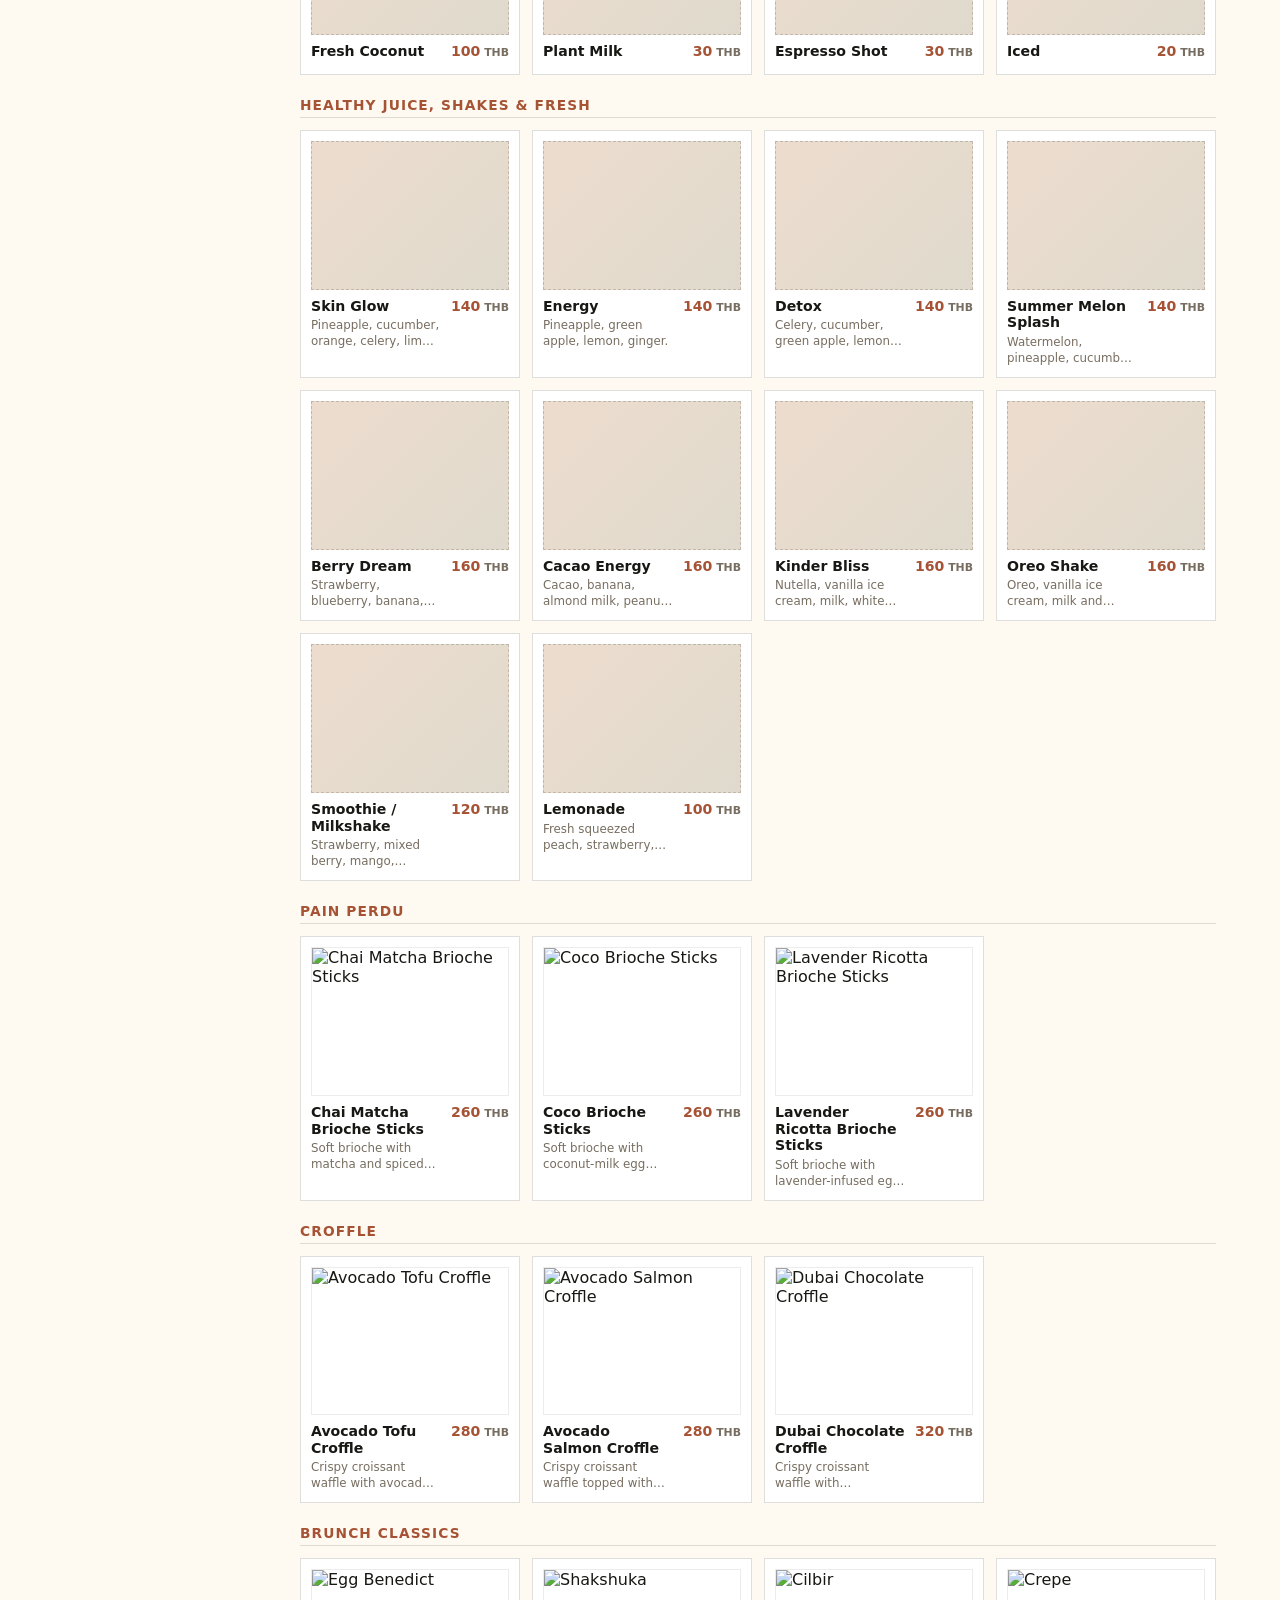
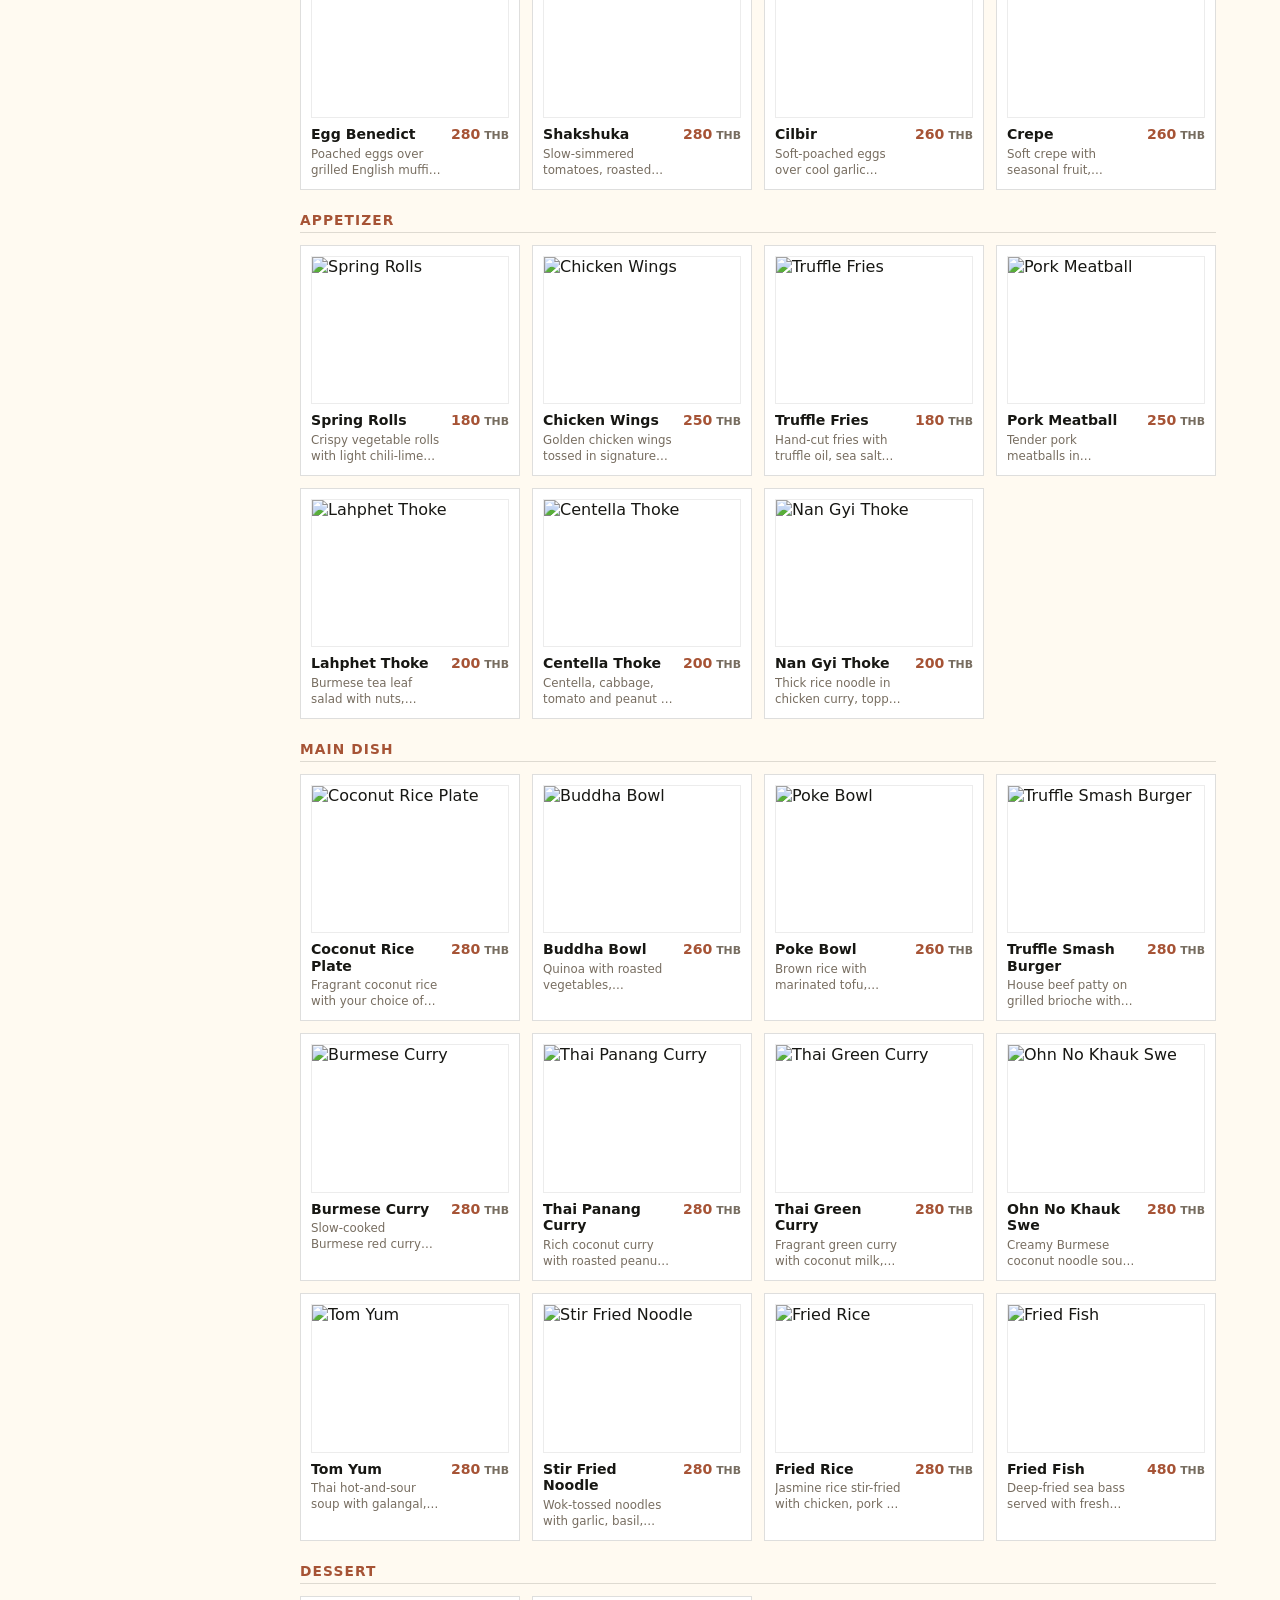
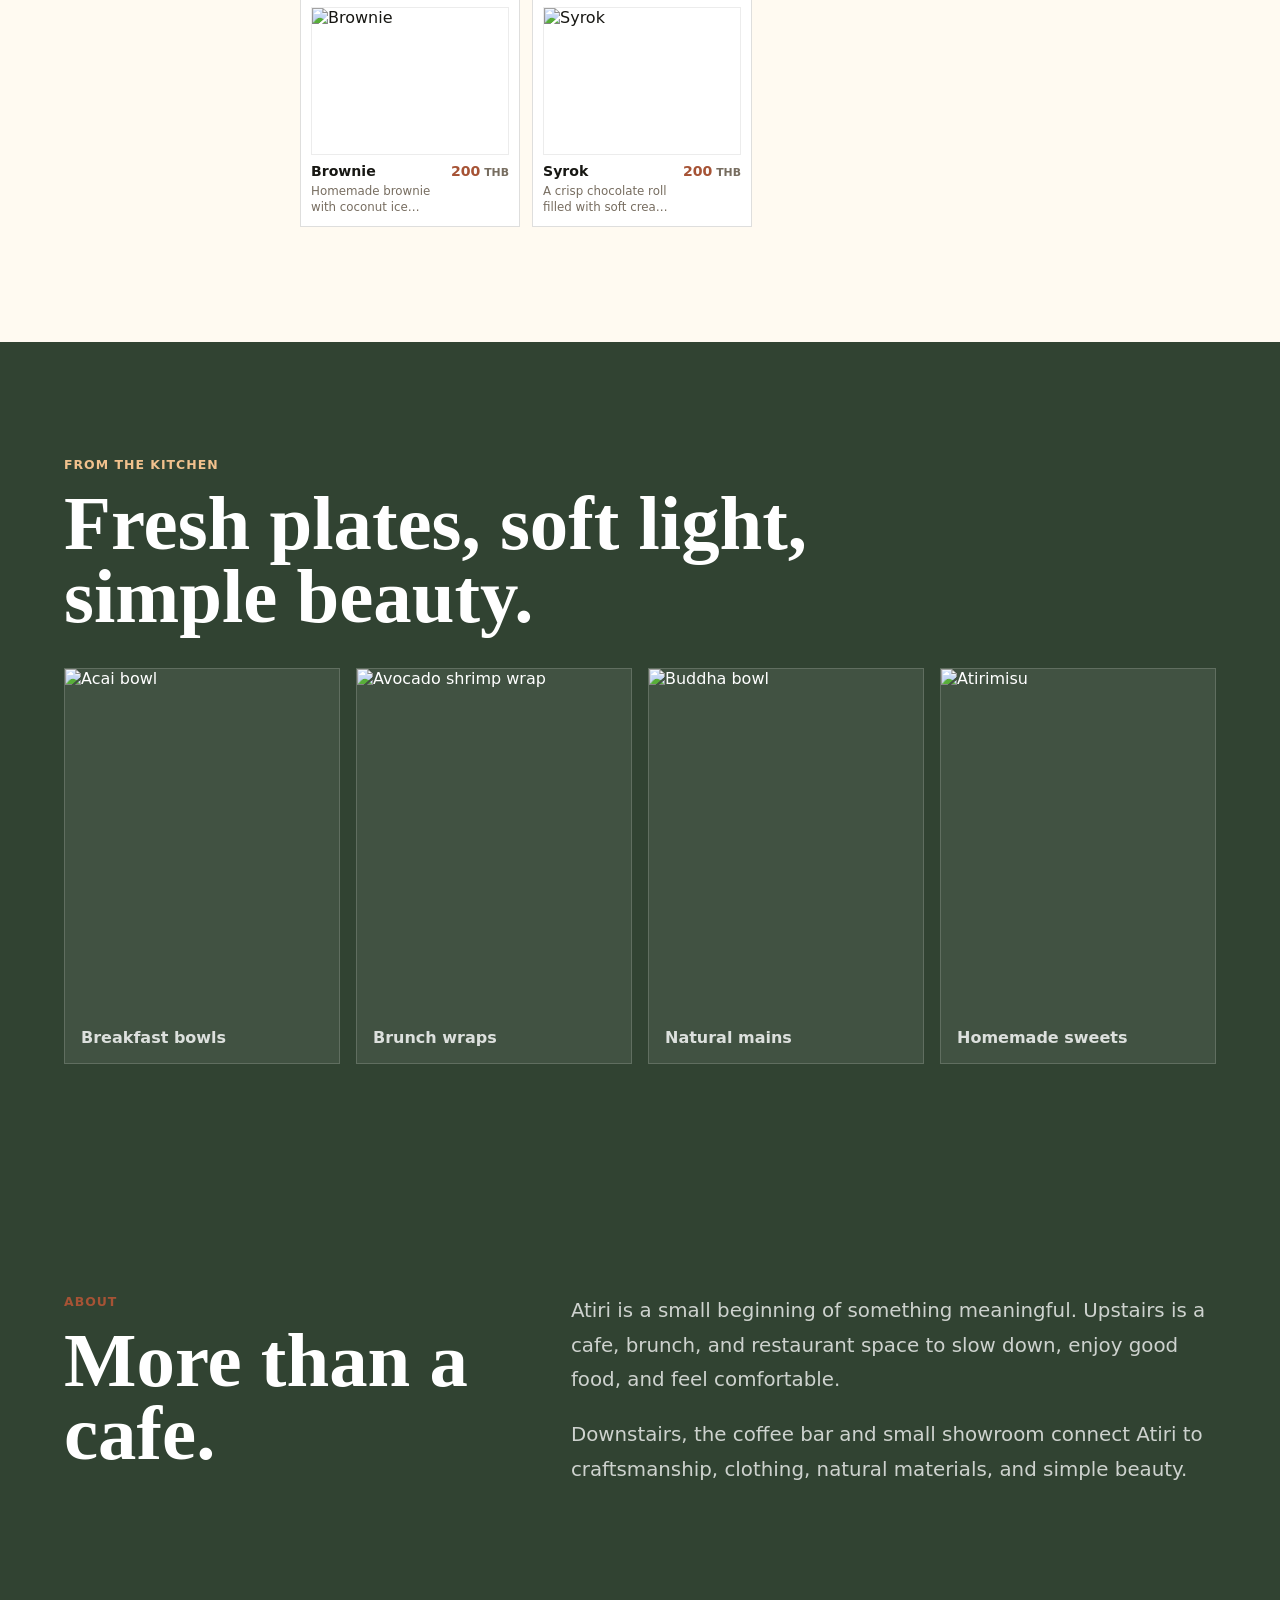
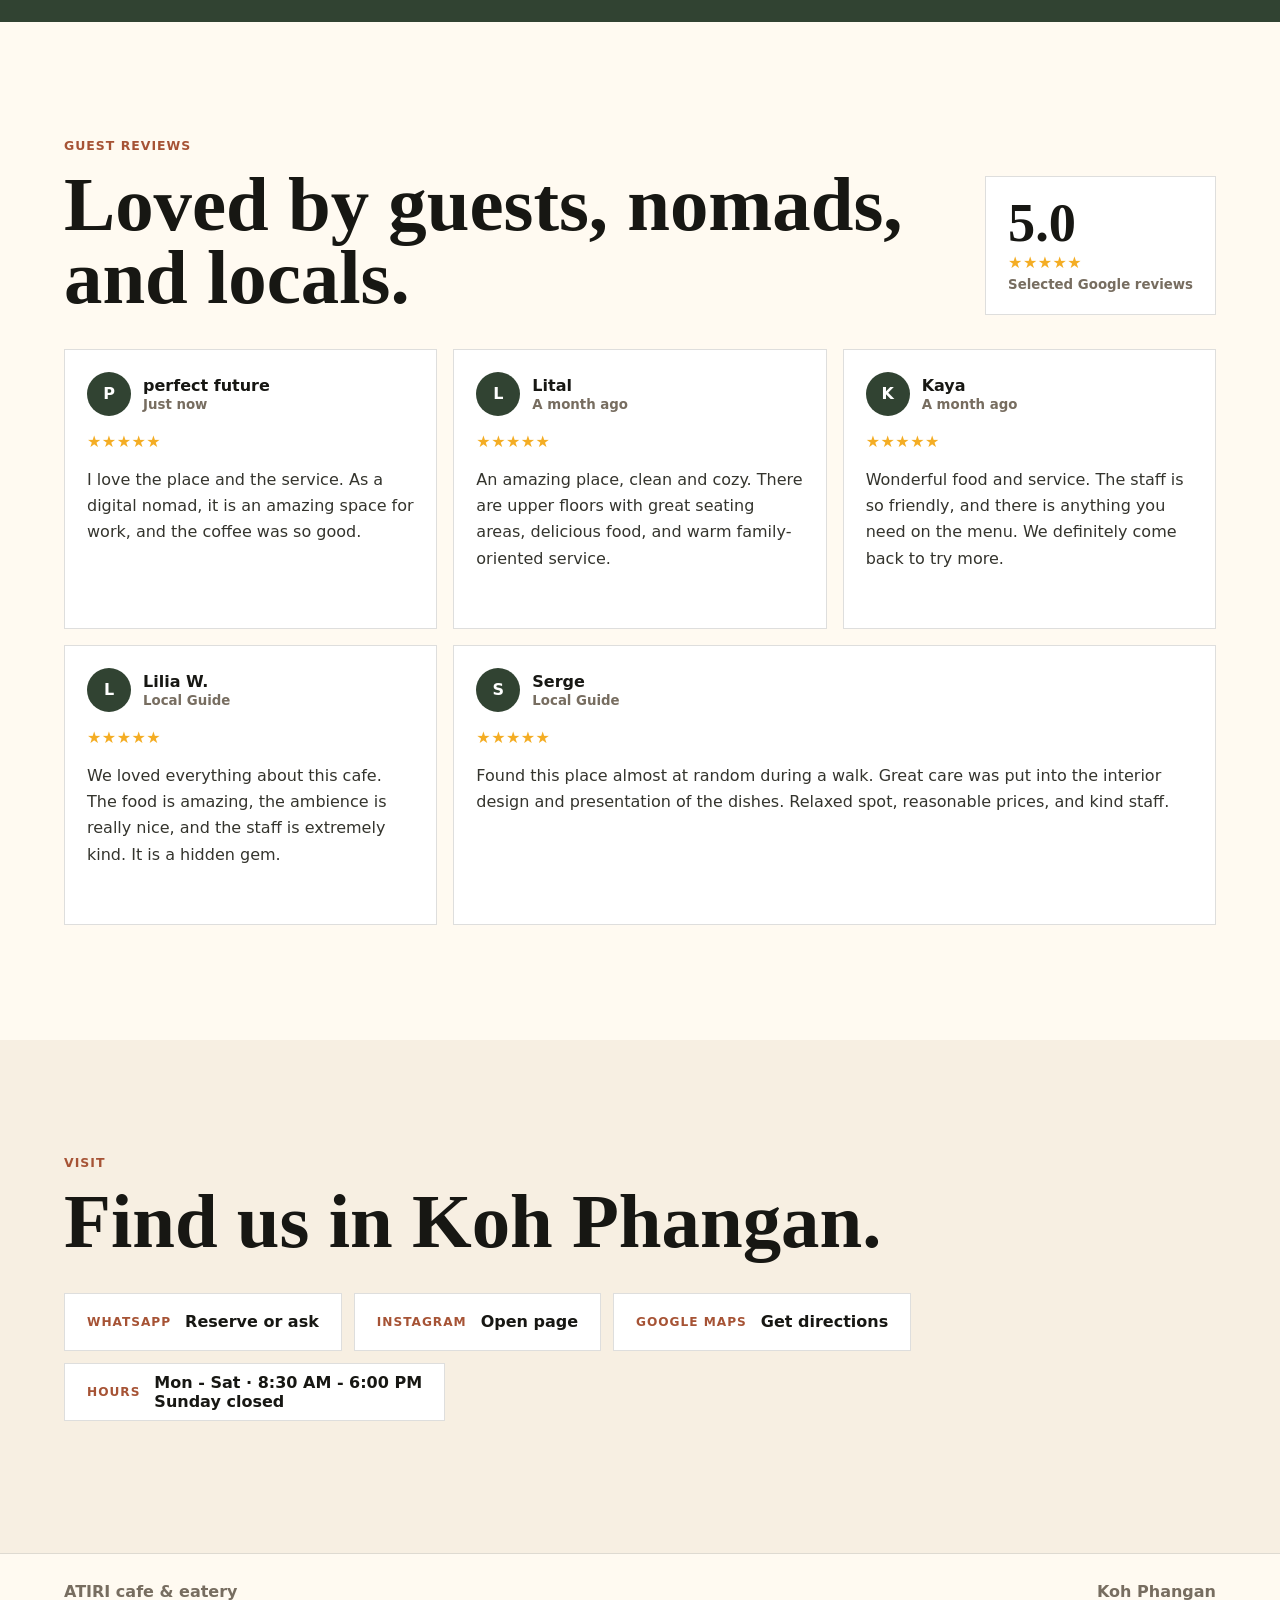
==== commit af70e667: "Replace Facebook with Instagram contact" ====
--- a/index.html
+++ b/index.html
@@ -65,7 +65,7 @@
         <a href="#contact">
           <span>02</span>
           <strong>Contact</strong>
-          <small>WhatsApp and Facebook ready</small>
+          <small>WhatsApp and Instagram ready</small>
         </a>
         <a href="#visit">
           <span>03</span>
@@ -353,8 +353,8 @@
             <span>WhatsApp</span>
             <strong>Reserve or ask</strong>
           </a>
-          <a href="#" class="visit-button">
-            <span>Facebook</span>
+          <a href="https://www.instagram.com/atiri.co/" target="_blank" rel="noopener" class="visit-button">
+            <span>Instagram</span>
             <strong>Open page</strong>
           </a>
           <a href="https://maps.app.goo.gl/xLSSmdauKRnGwnq97" target="_blank" rel="noopener" class="visit-button">
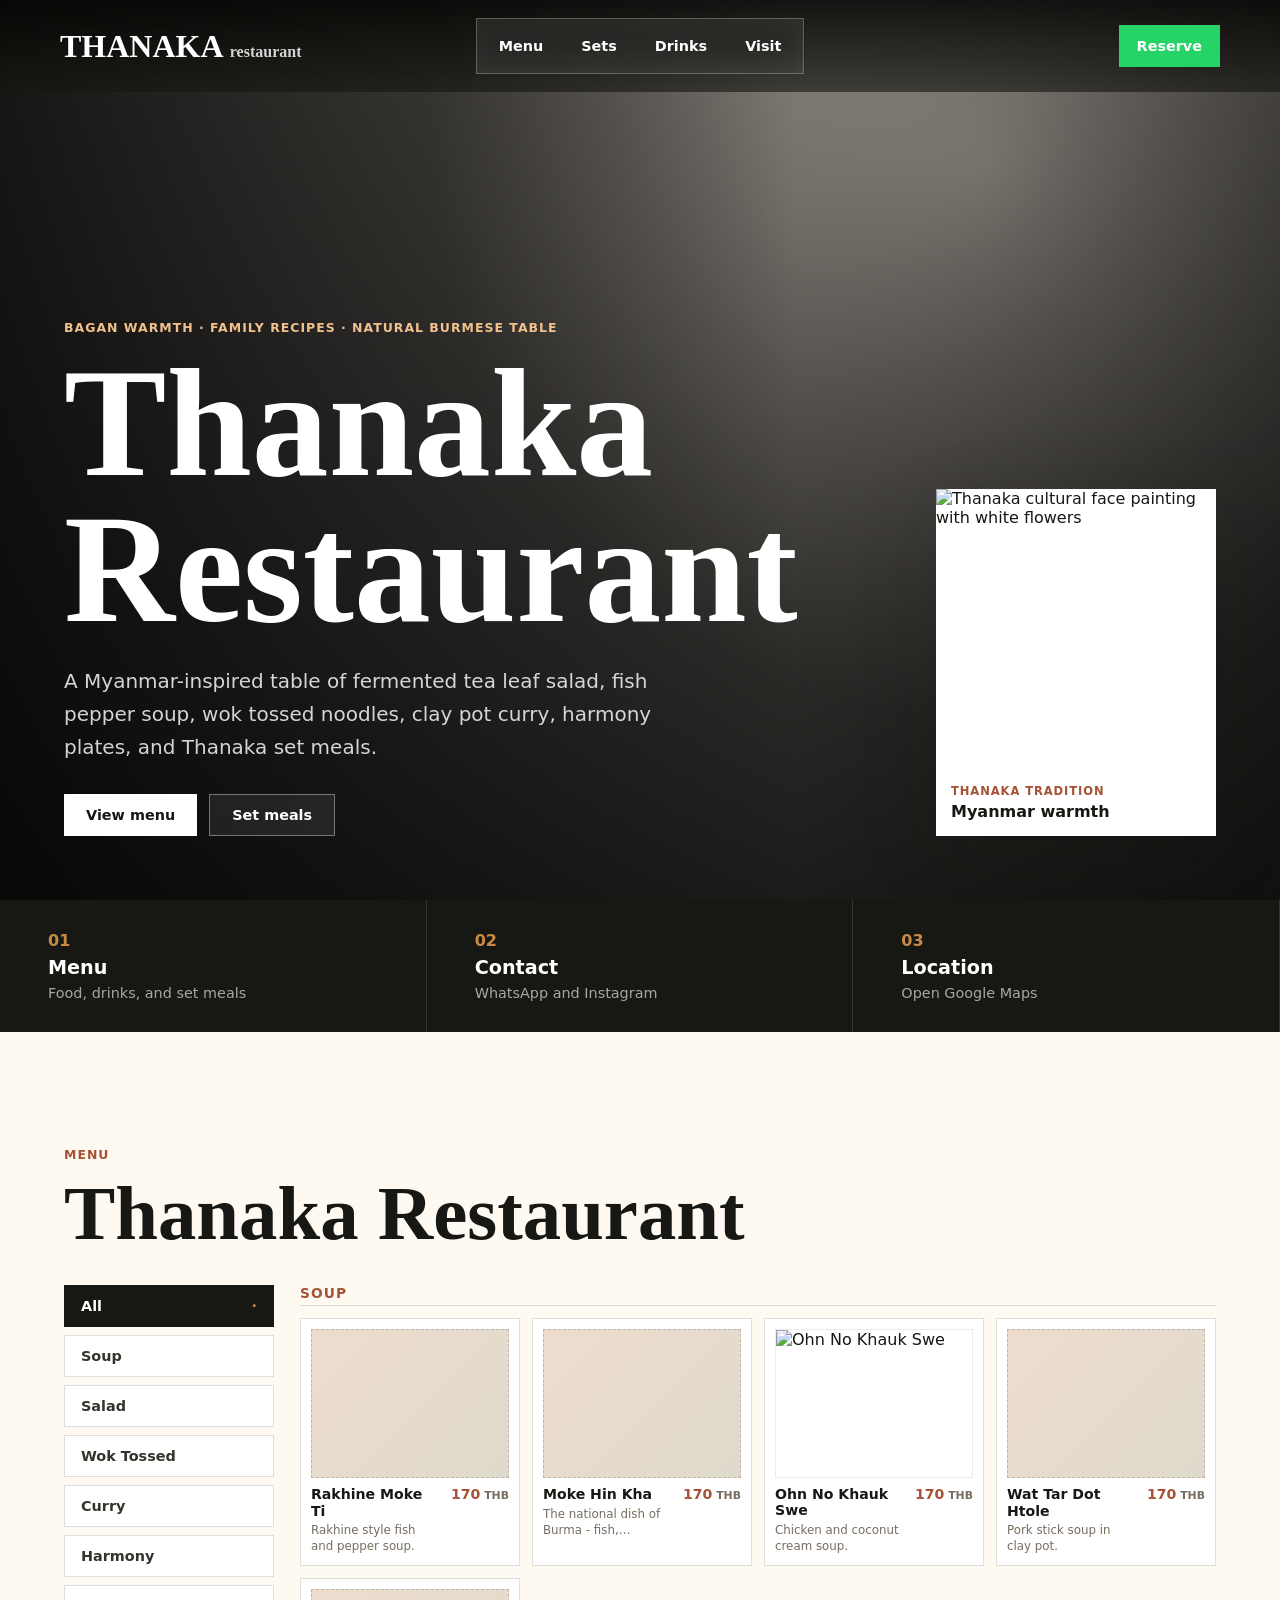
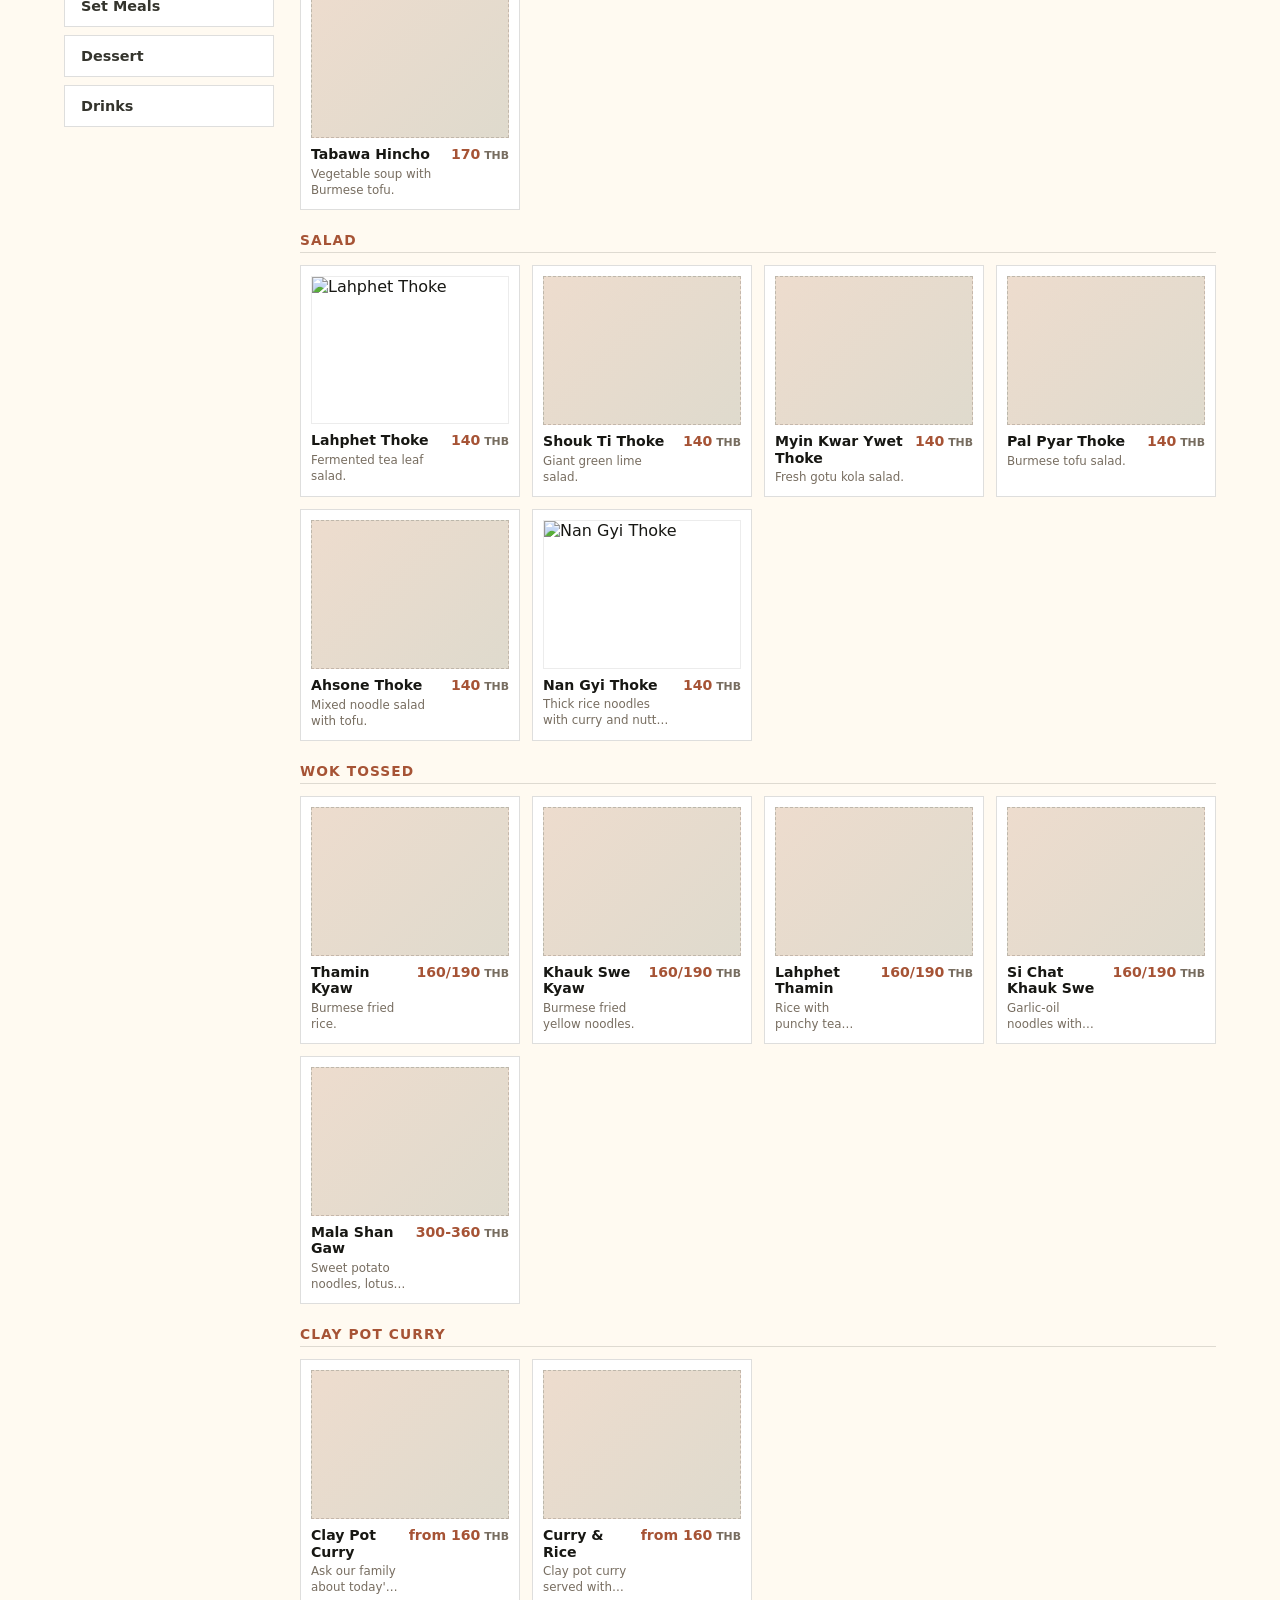
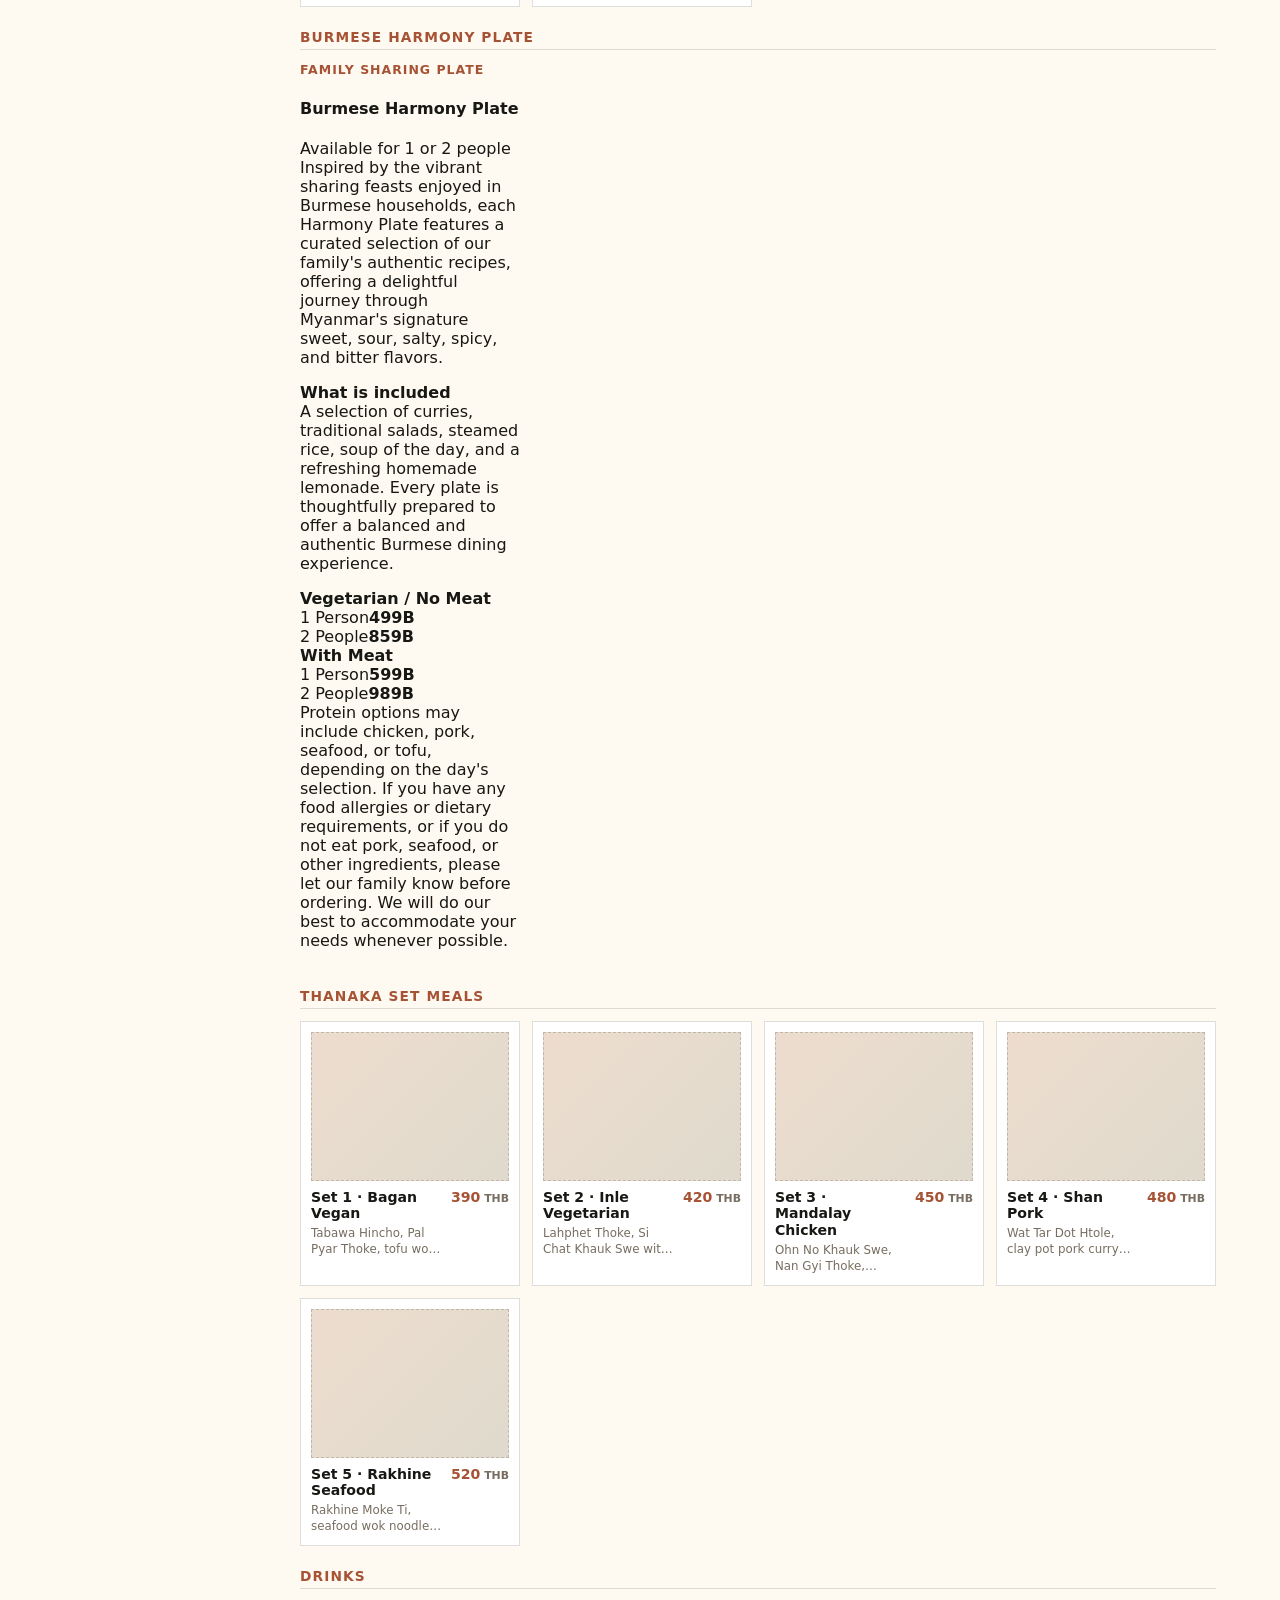
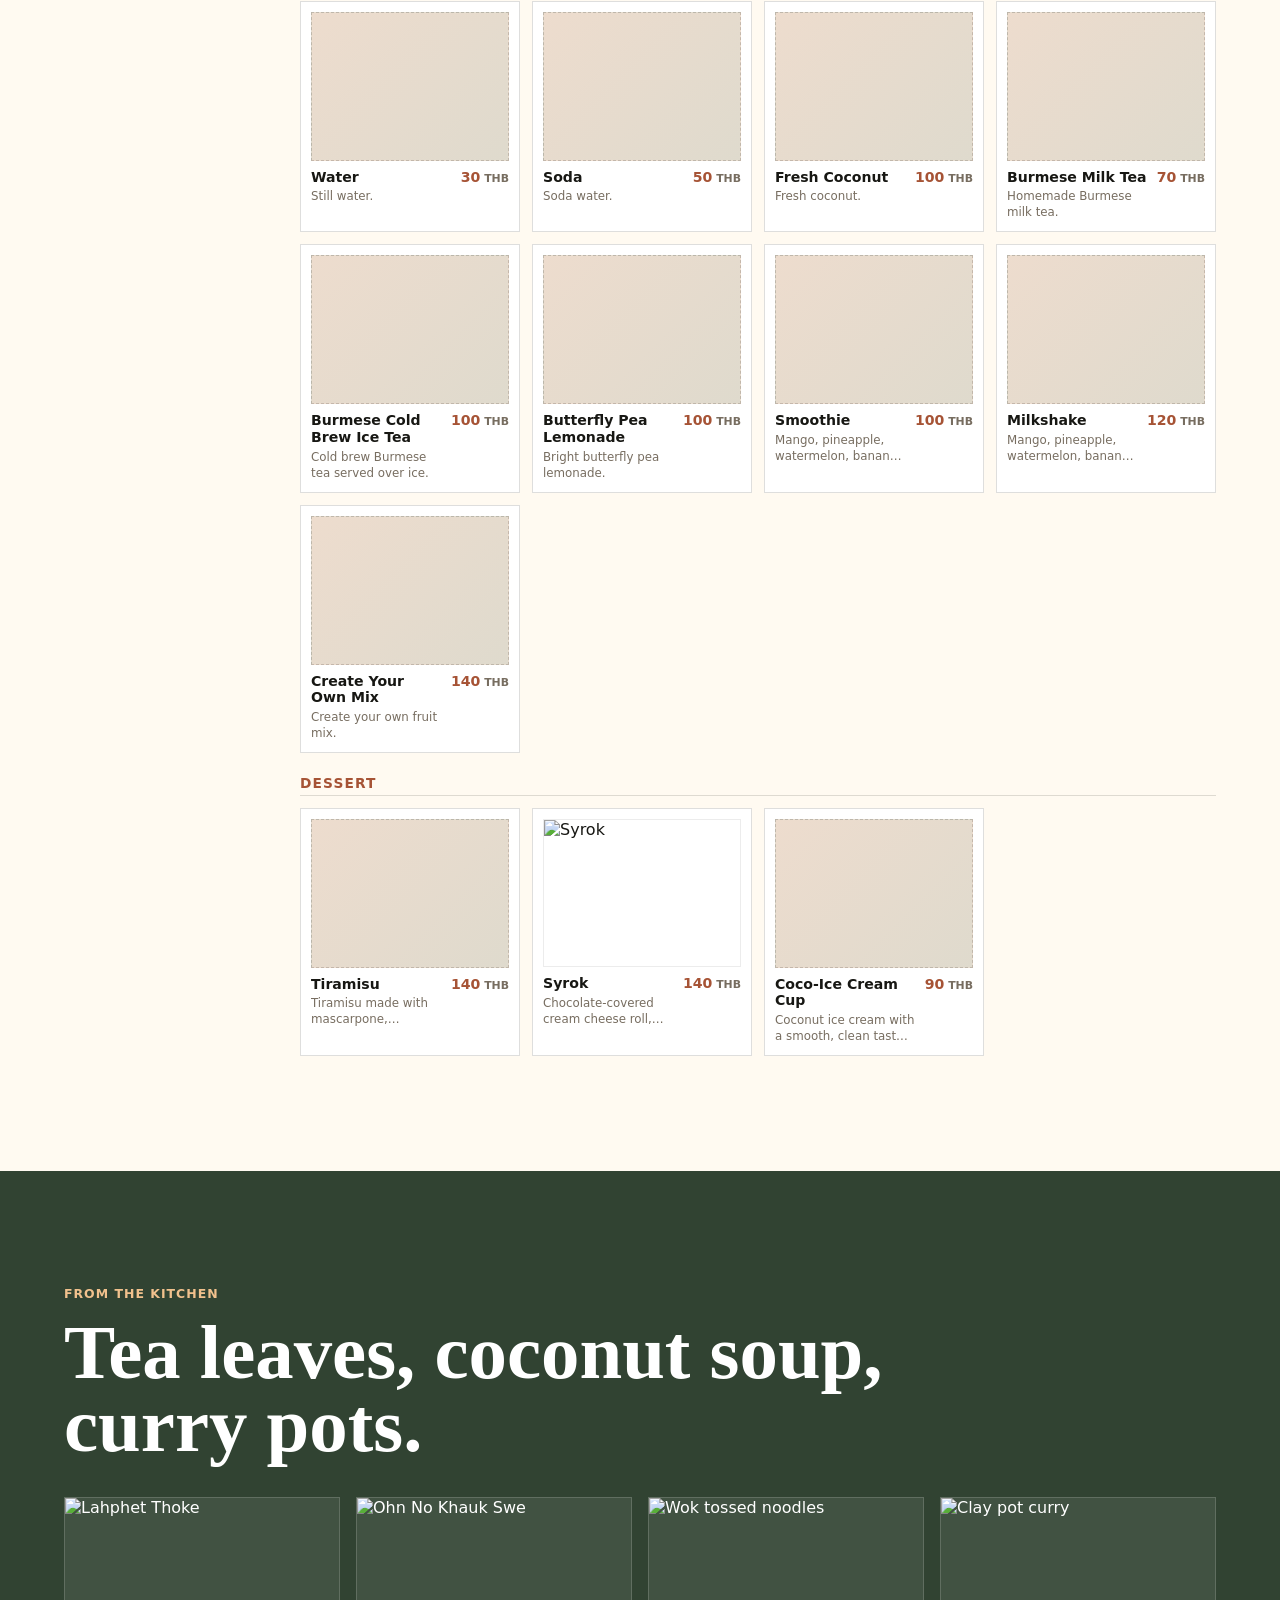
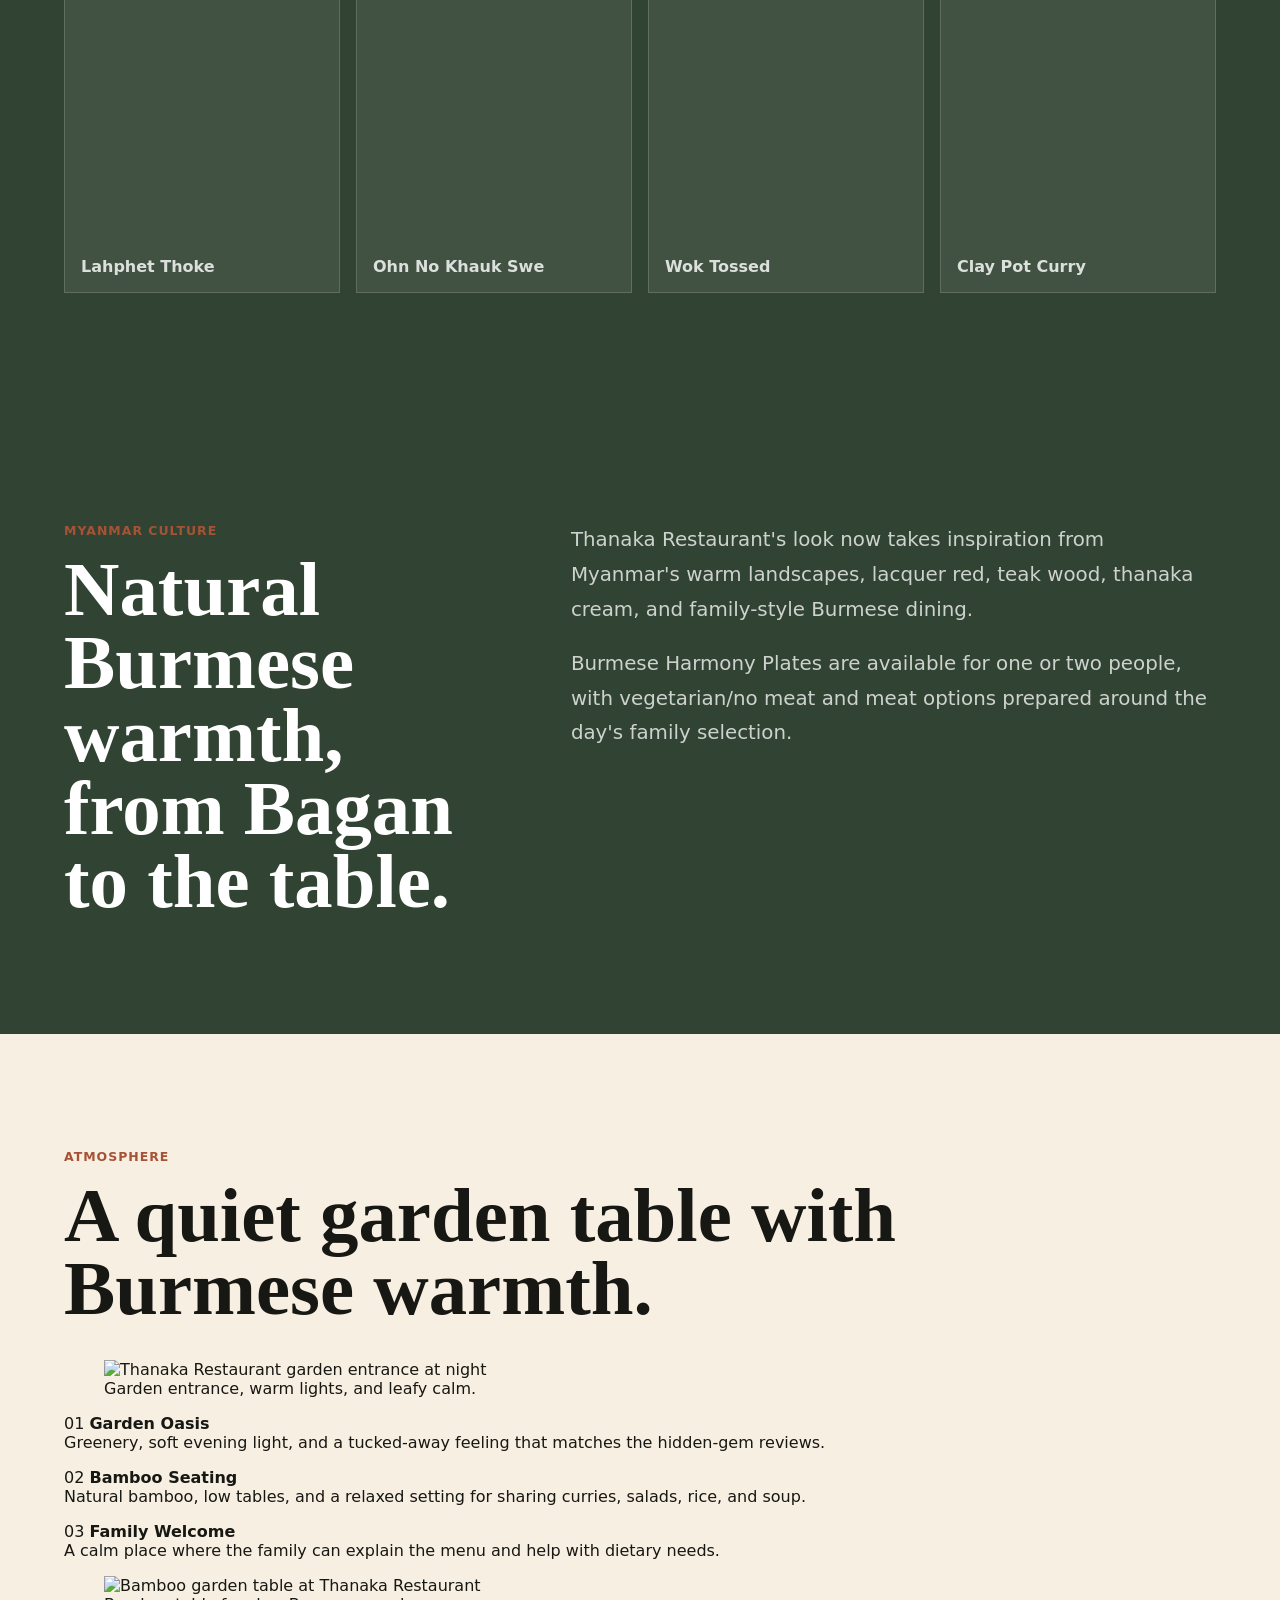
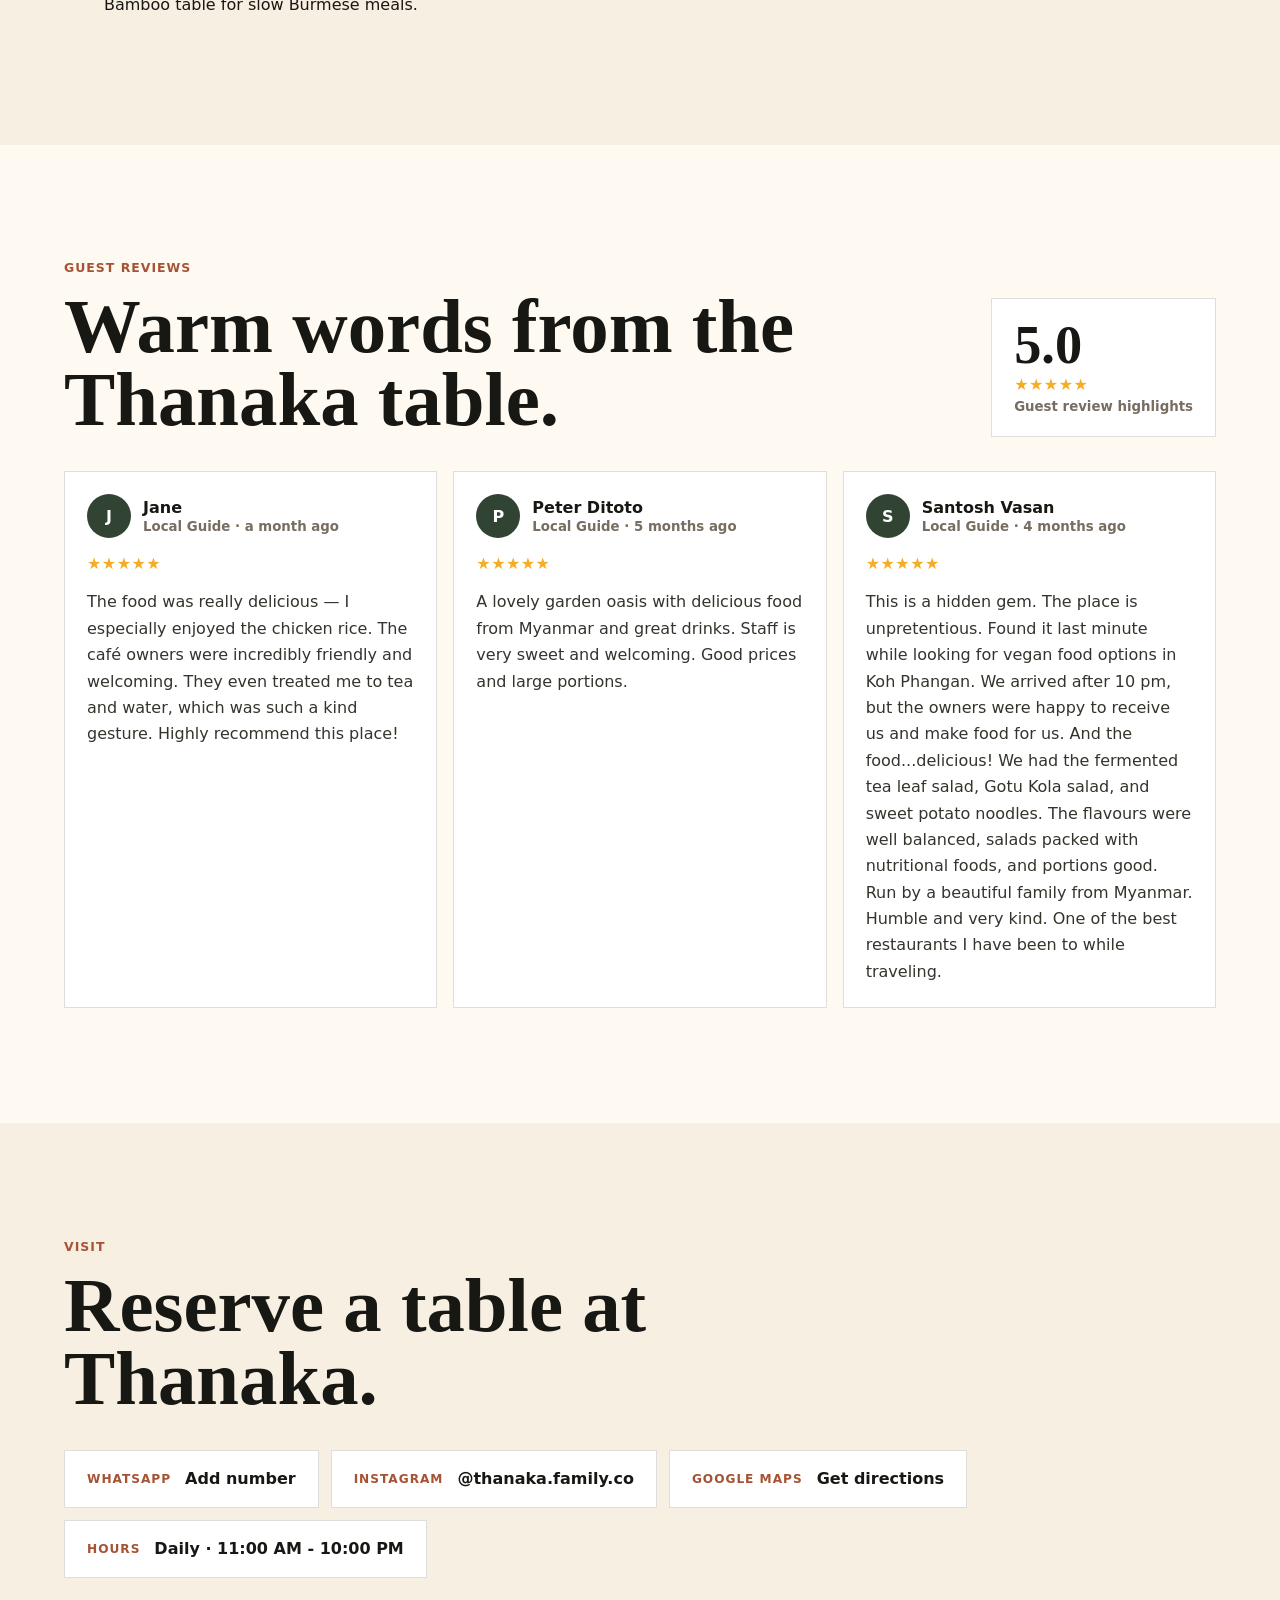
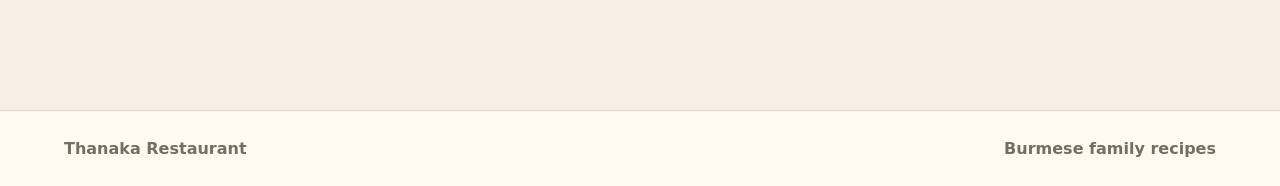
==== commit c3f4db14: "Revert "Update demo navigation links" This reverts commit 9801499a73152c6b924fa5266b5b904df6caa1e5." ====
--- a/index.html
+++ b/index.html
@@ -3,10 +3,10 @@
   <head>
     <meta charset="utf-8">
     <meta name="viewport" content="width=device-width, initial-scale=1">
-    <title>Atiri Cafe & Eatery | Koh Phangan</title>
+    <title>Thanaka Restaurant | Burmese Menu</title>
     <meta
       name="description"
-      content="Atiri Cafe & Eatery in Koh Phangan: homemade brunch, coffee, natural ingredients, and easy WhatsApp contact."
+      content="Thanaka Restaurant menu: Burmese soups, salads, wok tossed dishes, clay pot curry, harmony plates, desserts, and drinks."
     >
     <link rel="preconnect" href="https://fonts.googleapis.com">
     <link rel="preconnect" href="https://fonts.gstatic.com" crossorigin>
@@ -14,44 +14,47 @@
       href="https://fonts.googleapis.com/css2?family=Manrope:wght@500;600;700;800&family=Playfair+Display:wght@600;700&display=swap"
       rel="stylesheet"
     >
-    <link rel="stylesheet" href="styles.css?v=menu-popup">
+    <link rel="stylesheet" href="styles.css?v=thanaka-burmese-vibe">
   </head>
   <body>
     <header class="site-header">
-      <a class="brand" href="#top" aria-label="Atiri home">
-        <span>ATIRI</span>
-        <small>cafe & eatery</small>
+      <a class="brand" href="#top" aria-label="Thanaka Restaurant home">
+        <img src="public/assets/thanaka-logo.jpg" alt="" aria-hidden="true">
+        <span>
+          <strong>THANAKA</strong>
+          <small>restaurant</small>
+        </span>
       </a>
       <nav aria-label="Primary navigation">
         <a href="#menu">Menu</a>
-        <a href="#story">Story</a>
-        <a href="#reviews">Reviews</a>
+        <a href="#sets">Sets</a>
+        <a href="#drinks">Drinks</a>
         <a href="#visit">Visit</a>
       </nav>
-      <a class="header-cta" href="https://wa.me/66924184698" target="_blank" rel="noopener">WhatsApp</a>
+      <a class="header-cta" href="#visit">Reserve</a>
     </header>
 
     <main id="top">
       <section class="hero">
-        <img class="hero-bg" src="public/assets/atiri-food/tofu-sourdough.png" alt="Atiri tofu sourdough brunch plate">
+        <img class="hero-bg" src="public/assets/thanaka-bagan-hero.png" alt="Bagan temples at sunrise in Myanmar">
         <div class="hero-shade"></div>
         <div class="hero-content">
-          <p class="kicker">Koh Phangan · Brunch · Coffee · Natural Food</p>
-          <h1>ATIRI Cafe & Eatery</h1>
+          <p class="kicker">Bagan warmth · Family recipes · Natural Burmese table</p>
+          <h1>Thanaka Restaurant</h1>
           <p>
-            Homemade plates, slow island mornings, coffee, brunch, Thai and Burmese comfort food,
-            and a small craft showroom downstairs.
+            A Myanmar-inspired table of fermented tea leaf salad, fish pepper soup, wok tossed
+            noodles, clay pot curry, harmony plates, and Thanaka set meals.
           </p>
           <div class="hero-actions">
             <a class="button light" href="#menu">View menu</a>
-            <a class="button ghost" href="https://maps.app.goo.gl/xLSSmdauKRnGwnq97" target="_blank" rel="noopener">Get directions</a>
+            <a class="button ghost" href="#sets">Set meals</a>
           </div>
         </div>
         <div class="hero-card">
-          <img src="public/assets/atiri-food/iced-matcha-strawberry.png" alt="Iced matcha strawberry drink">
+          <img src="public/assets/thanaka-cultural-portrait.png" alt="Thanaka cultural face painting with white flowers">
           <div>
-            <span>Today’s taste</span>
-            <strong>Iced Matcha Strawberry</strong>
+            <span>Thanaka tradition</span>
+            <strong>Myanmar warmth</strong>
           </div>
         </div>
       </section>
@@ -60,151 +63,145 @@
         <a href="#menu">
           <span>01</span>
           <strong>Menu</strong>
-          <small>Brunch, mains, sweets, drinks</small>
+          <small>Food, drinks, and set meals</small>
         </a>
         <a href="#contact">
           <span>02</span>
           <strong>Contact</strong>
-          <small>WhatsApp and Instagram ready</small>
+          <small>WhatsApp and Instagram</small>
         </a>
-        <a href="#visit">
+        <a href="https://maps.app.goo.gl/7ySP8qGkiJYGfNg89" target="_blank" rel="noopener">
           <span>03</span>
           <strong>Location</strong>
-          <small>Koh Phangan map link</small>
+          <small>Open Google Maps</small>
         </a>
       </section>
 
       <section class="section menu-section" id="menu">
         <div class="section-title">
-          <p class="kicker dark">Popular Menu</p>
-          <h2>Atiri Food & Drinks</h2>
+          <p class="kicker dark">Menu</p>
+          <h2>Thanaka Restaurant</h2>
         </div>
 
         <div class="menu-layout">
           <aside class="menu-side" aria-label="Menu categories">
             <button class="tab active" type="button" data-filter="all">All</button>
-            <button class="tab" type="button" data-filter="bowls">Bowls</button>
+            <button class="tab" type="button" data-filter="soup">Soup</button>
+            <button class="tab" type="button" data-filter="salad">Salad</button>
+            <button class="tab" type="button" data-filter="wok-tossed">Wok Tossed</button>
+            <button class="tab" type="button" data-filter="curry">Curry</button>
+            <button class="tab" type="button" data-filter="harmony">Harmony</button>
+            <button class="tab" type="button" data-filter="sets">Set Meals</button>
+            <button class="tab" type="button" data-filter="dessert">Dessert</button>
             <button class="tab" type="button" data-filter="drinks">Drinks</button>
-            <button class="tab" type="button" data-filter="brunch">Brunch</button>
-            <button class="tab" type="button" data-filter="appetizer">Appetizer</button>
-            <button class="tab" type="button" data-filter="main">Mains</button>
-            <button class="tab" type="button" data-filter="dessert">Dessert</button>
           </aside>
 
           <div class="menu-board">
-            <section class="menu-group" data-category="bowls">
-              <h3>Healthy Bowls</h3>
-              <article class="menu-row"><div><strong>Acai Bowl</strong><p>Acai bowl with seasonal fruits, nuts, seeds and granola.</p></div><span>260</span></article>
-              <article class="menu-row"><div><strong>Smoothie Bowl</strong><p>Mixed berry smoothie with seasonal fruits, nuts, seeds and granola.</p></div><span>260</span></article>
-              <article class="menu-row"><div><strong>Frozen Yoghurt Bowl</strong><p>Frozen Greek yoghurt, seasonal fruit, topped with nuts, seeds and honey.</p></div><span>260</span></article>
-              <article class="menu-row"><div><strong>Cacao Bowl</strong><p>Banana, cacao powder, cacao nibs, organic peanut butter, granola.</p></div><span>280</span></article>
-            </section>
-
-            <section class="menu-group" data-category="brunch">
-              <h3>Pain Perdu</h3>
-              <article class="menu-row"><div><strong>Chai Matcha Brioche Sticks</strong><p>Soft brioche with matcha and spiced chai egg wash, pan-caramelised and topped with seasonal fruits and honey.</p></div><span>260</span></article>
-              <article class="menu-row"><div><strong>Coco Brioche Sticks</strong><p>Soft brioche with coconut-milk egg wash, pan-caramelised and topped with coconut ice cream and homemade blueberry compote.</p></div><span>260</span></article>
-              <article class="menu-row"><div><strong>Lavender Ricotta Brioche Sticks</strong><p>Soft brioche with lavender-infused egg wash, pan-caramelised and topped with ricotta, lemon zest, toasted walnuts and honey.</p></div><span>260</span></article>
-            </section>
-
-            <section class="menu-group" data-category="brunch">
-              <h3>Croffle</h3>
-              <article class="menu-row"><div><strong>Avocado Tofu Croffle</strong><p>Crispy croissant waffle with avocado mash and Burmese tofu, topped with ricotta.</p></div><span>280</span></article>
-              <article class="menu-row"><div><strong>Avocado Salmon Croffle</strong><p>Crispy croissant waffle topped with avocado mash, sour cream and smoked salmon.</p></div><span>280</span></article>
-              <article class="menu-row"><div><strong>Dubai Chocolate Croffle</strong><p>Crispy croissant waffle with homemade pistachio cream, toasted kataifi and Nutella, topped with pistachio and cacao nibs.</p></div><span>320</span></article>
-            </section>
-
-            <section class="menu-group" data-category="brunch">
-              <h3>Brunch Classics</h3>
-              <article class="menu-row"><div><strong>Egg Benedict</strong><p>Poached eggs over grilled English muffin, topped with smoked salmon and hollandaise sauce.</p></div><span>280</span></article>
-              <article class="menu-row"><div><strong>Shakshuka</strong><p>Slow-simmered tomatoes, roasted peppers and aromatic spices, topped with poached eggs and fresh herbs. Served with crispy bread.</p></div><span>280</span></article>
-              <article class="menu-row"><div><strong>Cilbir</strong><p>Soft-poached eggs over cool garlic yogurt, finished with warm chili butter and herbs.</p></div><span>260</span></article>
-              <article class="menu-row"><div><strong>Crepe</strong><p>Soft crepe with seasonal fruit, blueberry compote and coconut ice cream.</p></div><span>260</span></article>
-            </section>
-
-            <section class="menu-group" data-category="appetizer">
-              <h3>Appetizer</h3>
-              <article class="menu-row"><div><strong>Spring Rolls</strong><p>Crispy vegetable rolls with light chili-lime dip.</p></div><span>180</span></article>
-              <article class="menu-row"><div><strong>Chicken Wings</strong><p>Golden chicken wings tossed in signature spice mix and glaze.</p></div><span>250</span></article>
-              <article class="menu-row"><div><strong>Truffle Fries</strong><p>Hand-cut fries with truffle oil, sea salt and grated parmesan.</p></div><span>180</span></article>
-              <article class="menu-row"><div><strong>Pork Meatball</strong><p>Tender pork meatballs in homemade herb and spice glaze.</p></div><span>250</span></article>
-              <article class="menu-row"><div><strong>Lahphet Thoke</strong><p>Burmese tea leaf salad with nuts, seeds and peas, topped with dried tiger prawn.</p></div><span>200</span></article>
-              <article class="menu-row"><div><strong>Centella Thoke</strong><p>Centella, cabbage, tomato and peanut in lemon dressing with Burmese fish flakes.</p></div><span>200</span></article>
-              <article class="menu-row"><div><strong>Nan Gyi Thoke</strong><p>Thick rice noodle in chicken curry, topped with shallot and crispy chickpeas.</p></div><span>200</span></article>
-            </section>
-
-            <section class="menu-group" data-category="main">
-              <h3>Main Dish</h3>
-              <article class="menu-row"><div><strong>Coconut Rice Plate</strong><p>Fragrant coconut rice with your choice of chicken or tofu curry, served with fresh salad and lime.</p></div><span>280</span></article>
-              <article class="menu-row"><div><strong>Buddha Bowl</strong><p>Quinoa with roasted vegetables, chickpeas and tahini-lime dressing.</p></div><span>260</span></article>
-              <article class="menu-row"><div><strong>Poke Bowl</strong><p>Brown rice with marinated tofu, pickled vegetables, avocado, edamame and toasted sesame.</p></div><span>260</span></article>
-              <article class="menu-row"><div><strong>Truffle Smash Burger</strong><p>House beef patty on grilled brioche with caramelised onions, lettuce, tomato and truffle aioli.</p></div><span>280</span></article>
-              <article class="menu-row"><div><strong>Burmese Curry</strong><p>Slow-cooked Burmese red curry with your choice of chicken, pork or tofu, simmered in aromatic spices.</p></div><span>280</span></article>
-              <article class="menu-row"><div><strong>Thai Panang Curry</strong><p>Rich coconut curry with roasted peanuts, kaffir lime and mild chili.</p></div><span>280</span></article>
-              <article class="menu-row"><div><strong>Thai Green Curry</strong><p>Fragrant green curry with coconut milk, basil and lime leaf.</p></div><span>280</span></article>
-              <article class="menu-row"><div><strong>Ohn No Khauk Swe</strong><p>Creamy Burmese coconut noodle soup with chicken, shallot, herbs and lime.</p></div><span>280</span></article>
-              <article class="menu-row"><div><strong>Tom Yum</strong><p>Thai hot-and-sour soup with galangal, lemongrass and fresh herbs.</p></div><span>280</span></article>
-              <article class="menu-row"><div><strong>Stir Fried Noodle</strong><p>Wok-tossed noodles with garlic, basil, vegetables and soy.</p></div><span>280</span></article>
-              <article class="menu-row"><div><strong>Fried Rice</strong><p>Jasmine rice stir-fried with chicken, pork or tofu, vegetables, egg, garlic and soy.</p></div><span>280</span></article>
-              <article class="menu-row"><div><strong>Fried Fish</strong><p>Deep-fried sea bass served with fresh green papaya salad, lime and roasted peanuts.</p></div><span>480</span></article>
+            <section class="menu-group" data-category="soup">
+              <h3>Soup</h3>
+              <article class="menu-row" data-tags="All soups 170B"><div><strong>Rakhine Moke Ti</strong><p>Rakhine style fish and pepper soup.</p></div><span>170</span></article>
+              <article class="menu-row" data-tags="All soups 170B"><div><strong>Moke Hin Kha</strong><p>The national dish of Burma - fish, lemongrass and banana stem soup.</p></div><span>170</span></article>
+              <article class="menu-row" data-tags="All soups 170B"><div><strong>Ohn No Khauk Swe</strong><p>Chicken and coconut cream soup.</p></div><span>170</span></article>
+              <article class="menu-row" data-tags="All soups 170B"><div><strong>Wat Tar Dot Htole</strong><p>Pork stick soup in clay pot.</p></div><span>170</span></article>
+              <article class="menu-row" data-tags="All soups 170B"><div><strong>Tabawa Hincho</strong><p>Vegetable soup with Burmese tofu.</p></div><span>170</span></article>
+            </section>
+
+            <section class="menu-group" data-category="salad">
+              <h3>Salad</h3>
+              <article class="menu-row" data-tags="All salads 140B"><div><strong>Lahphet Thoke</strong><p>Fermented tea leaf salad.</p></div><span>140</span></article>
+              <article class="menu-row" data-tags="All salads 140B"><div><strong>Shouk Ti Thoke</strong><p>Giant green lime salad.</p></div><span>140</span></article>
+              <article class="menu-row" data-tags="All salads 140B"><div><strong>Myin Kwar Ywet Thoke</strong><p>Fresh gotu kola salad.</p></div><span>140</span></article>
+              <article class="menu-row" data-tags="All salads 140B"><div><strong>Pal Pyar Thoke</strong><p>Burmese tofu salad.</p></div><span>140</span></article>
+              <article class="menu-row" data-tags="All salads 140B"><div><strong>Ahsone Thoke</strong><p>Mixed noodle salad with tofu.</p></div><span>140</span></article>
+              <article class="menu-row" data-tags="All salads 140B"><div><strong>Nan Gyi Thoke</strong><p>Thick rice noodles with curry and nutty dressing.</p></div><span>140</span></article>
+            </section>
+
+            <section class="menu-group" data-category="wok-tossed">
+              <h3>Wok Tossed</h3>
+              <article class="menu-row" data-tags="Tofu 160B, Chicken/Pork/Seafood 190B"><div><strong>Thamin Kyaw</strong><p>Burmese fried rice.</p></div><span>160/190</span></article>
+              <article class="menu-row" data-tags="Tofu 160B, Chicken/Pork/Seafood 190B"><div><strong>Khauk Swe Kyaw</strong><p>Burmese fried yellow noodles.</p></div><span>160/190</span></article>
+              <article class="menu-row" data-tags="Tofu 160B, Chicken/Pork/Seafood 190B"><div><strong>Lahphet Thamin</strong><p>Rice with punchy tea leaves, peanut, garlic and fried egg on top.</p></div><span>160/190</span></article>
+              <article class="menu-row" data-tags="Tofu 160B, Chicken/Pork/Seafood 190B"><div><strong>Si Chat Khauk Swe</strong><p>Garlic-oil noodles with spicy salad.</p></div><span>160/190</span></article>
+              <article class="menu-row" data-tags="300-360B"><div><strong>Mala Shan Gaw</strong><p>Sweet potato noodles, lotus root, vegetables and protein stir fried in homemade rich and spicy sauce.</p></div><span>300-360</span></article>
+            </section>
+
+            <section class="menu-group" data-category="curry">
+              <h3>Clay Pot Curry</h3>
+              <article class="menu-row" data-tags="Ask about today's specials"><div><strong>Clay Pot Curry</strong><p>Ask our family about today's specials.</p></div><span>from 160</span></article>
+              <article class="menu-row" data-tags="Curry and rice"><div><strong>Curry & Rice</strong><p>Clay pot curry served with rice. Starts from 160B.</p></div><span>from 160</span></article>
+            </section>
+
+            <section class="menu-group" data-category="harmony" id="harmony">
+              <h3>Burmese Harmony Plate</h3>
+              <article class="harmony-card">
+                <div class="harmony-card-head">
+                  <div>
+                    <p class="kicker dark">Family sharing plate</p>
+                    <h4>Burmese Harmony Plate</h4>
+                  </div>
+                  <span>Available for 1 or 2 people</span>
+                </div>
+                <p>
+                  Inspired by the vibrant sharing feasts enjoyed in Burmese households, each Harmony
+                  Plate features a curated selection of our family's authentic recipes, offering a
+                  delightful journey through Myanmar's signature sweet, sour, salty, spicy, and bitter flavors.
+                </p>
+                <div class="harmony-includes">
+                  <strong>What is included</strong>
+                  <p>
+                    A selection of curries, traditional salads, steamed rice, soup of the day, and a
+                    refreshing homemade lemonade. Every plate is thoughtfully prepared to offer a
+                    balanced and authentic Burmese dining experience.
+                  </p>
+                </div>
+                <div class="harmony-pricing" aria-label="Burmese Harmony Plate prices">
+                  <div class="harmony-price-group">
+                    <strong>Vegetarian / No Meat</strong>
+                    <div><span>1 Person</span><b>499B</b></div>
+                    <div><span>2 People</span><b>859B</b></div>
+                  </div>
+                  <div class="harmony-price-group">
+                    <strong>With Meat</strong>
+                    <div><span>1 Person</span><b>599B</b></div>
+                    <div><span>2 People</span><b>989B</b></div>
+                  </div>
+                </div>
+                <p class="harmony-note">
+                  Protein options may include chicken, pork, seafood, or tofu, depending on the day's
+                  selection. If you have any food allergies or dietary requirements, or if you do not eat
+                  pork, seafood, or other ingredients, please let our family know before ordering. We will
+                  do our best to accommodate your needs whenever possible.
+                </p>
+              </article>
+            </section>
+
+            <section class="menu-group" data-category="sets" id="sets">
+              <h3>Thanaka Set Meals</h3>
+              <article class="menu-row" data-tags="Set option 1, Vegan"><div><strong>Set 1 · Bagan Vegan</strong><p>Tabawa Hincho, Pal Pyar Thoke, tofu wok rice, seasonal pickle, and coconut ice cream.</p></div><span>390</span></article>
+              <article class="menu-row" data-tags="Set option 2, Vegetarian"><div><strong>Set 2 · Inle Vegetarian</strong><p>Lahphet Thoke, Si Chat Khauk Swe with fried egg, clear soup, and Burmese milk tea.</p></div><span>420</span></article>
+              <article class="menu-row" data-tags="Set option 3, Chicken"><div><strong>Set 3 · Mandalay Chicken</strong><p>Ohn No Khauk Swe, Nan Gyi Thoke, chicken wok tossed rice, and butterfly pea lemonade.</p></div><span>450</span></article>
+              <article class="menu-row" data-tags="Set option 4, Pork"><div><strong>Set 4 · Shan Pork</strong><p>Wat Tar Dot Htole, clay pot pork curry with rice, fresh gotu kola salad, and syrok.</p></div><span>480</span></article>
+              <article class="menu-row" data-tags="Set option 5, Seafood"><div><strong>Set 5 · Rakhine Seafood</strong><p>Rakhine Moke Ti, seafood wok noodles, Shouk Ti Thoke, and fresh coconut.</p></div><span>520</span></article>
             </section>
 
             <section class="menu-group" data-category="dessert">
               <h3>Dessert</h3>
-              <article class="menu-row"><div><strong>Brownie</strong><p>Homemade brownie with coconut ice cream, almonds and chocolate drizzle.</p></div><span>200</span></article>
-              <article class="menu-row"><div><strong>Syrok</strong><p>A crisp chocolate roll filled with soft cream cheese, served with warm strawberry.</p></div><span>200</span></article>
-            </section>
-
-            <section class="menu-group" data-category="drinks">
-              <h3>Coffee</h3>
-              <article class="menu-row"><div><strong>Espresso / Doppio</strong></div><span>60/80</span></article>
-              <article class="menu-row"><div><strong>Espresso Macchiato</strong></div><span>70</span></article>
-              <article class="menu-row"><div><strong>Espresso Con Panna</strong></div><span>70</span></article>
-              <article class="menu-row"><div><strong>Americano</strong></div><span>70</span></article>
-              <article class="menu-row"><div><strong>Spiced Americano</strong></div><span>70</span></article>
-              <article class="menu-row"><div><strong>Cafe Latte</strong></div><span>120</span></article>
-              <article class="menu-row"><div><strong>Cappuccino</strong></div><span>100</span></article>
-              <article class="menu-row"><div><strong>Flat White</strong></div><span>120</span></article>
-              <article class="menu-row"><div><strong>Cafe Mocha</strong></div><span>120</span></article>
-              <article class="menu-row"><div><strong>Affogato</strong></div><span>150</span></article>
-            </section>
-
-            <section class="menu-group" data-category="drinks">
-              <h3>Non Coffee & Specialty</h3>
-              <article class="menu-row"><div><strong>Matcha Latte</strong></div><span>120</span></article>
-              <article class="menu-row"><div><strong>Chocolate Latte</strong></div><span>120</span></article>
-              <article class="menu-row"><div><strong>Burmese Latte</strong></div><span>120</span></article>
-              <article class="menu-row"><div><strong>Iced Coconut Coffee</strong></div><span>150</span></article>
-              <article class="menu-row"><div><strong>Iced Coconut Matcha</strong></div><span>150</span></article>
-              <article class="menu-row"><div><strong>Matcha Affogato</strong></div><span>150</span></article>
-              <article class="menu-row"><div><strong>Strawberry Latte</strong></div><span>150</span></article>
-              <article class="menu-row"><div><strong>Golden Latte</strong></div><span>150</span></article>
-            </section>
-
-            <section class="menu-group" data-category="drinks">
-              <h3>Tea, Water & Extras</h3>
-              <article class="menu-row"><div><strong>Inle Blue</strong><p>Burmese tea, jasmine tea, butterfly pea flower, rose petal, dry mango.</p></div><span>100</span></article>
-              <article class="menu-row"><div><strong>Island Calm</strong><p>Green tea, lemongrass, pandan leaf, coconut flake.</p></div><span>100</span></article>
-              <article class="menu-row"><div><strong>Singha 0.5L</strong></div><span>50</span></article>
-              <article class="menu-row"><div><strong>Soda</strong></div><span>50</span></article>
-              <article class="menu-row"><div><strong>Fresh Coconut</strong></div><span>100</span></article>
-              <article class="menu-row"><div><strong>Plant Milk</strong></div><span>30</span></article>
-              <article class="menu-row"><div><strong>Espresso Shot</strong></div><span>30</span></article>
-              <article class="menu-row"><div><strong>Iced</strong></div><span>20</span></article>
-            </section>
-
-            <section class="menu-group" data-category="drinks">
-              <h3>Healthy Juice, Shakes & Fresh</h3>
-              <article class="menu-row"><div><strong>Skin Glow</strong><p>Pineapple, cucumber, orange, celery, lime, mint.</p></div><span>140</span></article>
-              <article class="menu-row"><div><strong>Energy</strong><p>Pineapple, green apple, lemon, ginger.</p></div><span>140</span></article>
-              <article class="menu-row"><div><strong>Detox</strong><p>Celery, cucumber, green apple, lemon, spirulina.</p></div><span>140</span></article>
-              <article class="menu-row"><div><strong>Summer Melon Splash</strong><p>Watermelon, pineapple, cucumber, mint, lime.</p></div><span>140</span></article>
-              <article class="menu-row"><div><strong>Berry Dream</strong><p>Strawberry, blueberry, banana, yoghurt, dates.</p></div><span>160</span></article>
-              <article class="menu-row"><div><strong>Cacao Energy</strong><p>Cacao, banana, almond milk, peanut butter, cinnamon.</p></div><span>160</span></article>
-              <article class="menu-row"><div><strong>Kinder Bliss</strong><p>Nutella, vanilla ice cream, milk, white chocolate drizzle.</p></div><span>160</span></article>
-              <article class="menu-row"><div><strong>Oreo Shake</strong><p>Oreo, vanilla ice cream, milk and whipped cream.</p></div><span>160</span></article>
-              <article class="menu-row"><div><strong>Smoothie / Milkshake</strong><p>Strawberry, mixed berry, mango, watermelon, banana, pineapple, avocado.</p></div><span>120</span></article>
-              <article class="menu-row"><div><strong>Lemonade</strong><p>Fresh squeezed peach, strawberry, passionfruit, mint, ginger, rose.</p></div><span>100</span></article>
+              <article class="menu-row" data-tags="Dessert"><div><strong>Tiramisu</strong><p>Tiramisu made with mascarpone, espresso and a light dusting of cacao.</p></div><span>140</span></article>
+              <article class="menu-row" data-tags="Dessert"><div><strong>Syrok</strong><p>Chocolate-covered cream cheese roll, served with warm strawberry.</p></div><span>140</span></article>
+              <article class="menu-row" data-tags="Dessert"><div><strong>Coco-Ice Cream Cup</strong><p>Coconut ice cream with a smooth, clean taste. One scoop.</p></div><span>90</span></article>
+            </section>
+
+            <section class="menu-group" data-category="drinks" id="drinks">
+              <h3>Drinks</h3>
+              <article class="menu-row no-thumb" data-tags="Refresher"><div><strong>Water</strong><p>Still water.</p></div><span>30</span></article>
+              <article class="menu-row no-thumb" data-tags="Refresher"><div><strong>Soda</strong><p>Soda water.</p></div><span>50</span></article>
+              <article class="menu-row no-thumb" data-tags="Refresher"><div><strong>Fresh Coconut</strong><p>Fresh coconut.</p></div><span>100</span></article>
+              <article class="menu-row no-thumb" data-tags="Homemade"><div><strong>Burmese Milk Tea</strong><p>Homemade Burmese milk tea.</p></div><span>70</span></article>
+              <article class="menu-row no-thumb" data-tags="Homemade"><div><strong>Burmese Cold Brew Ice Tea</strong><p>Cold brew Burmese tea served over ice.</p></div><span>100</span></article>
+              <article class="menu-row no-thumb" data-tags="Homemade"><div><strong>Butterfly Pea Lemonade</strong><p>Bright butterfly pea lemonade.</p></div><span>100</span></article>
+              <article class="menu-row no-thumb" data-tags="Fruity"><div><strong>Smoothie</strong><p>Mango, pineapple, watermelon, banana, passion fruit, or strawberry. Strawberry +20B.</p></div><span>100</span></article>
+              <article class="menu-row no-thumb" data-tags="Fruity"><div><strong>Milkshake</strong><p>Mango, pineapple, watermelon, banana, passion fruit, or strawberry. Strawberry +20B.</p></div><span>120</span></article>
+              <article class="menu-row no-thumb" data-tags="Fruity"><div><strong>Create Your Own Mix</strong><p>Create your own fruit mix.</p></div><span>140</span></article>
             </section>
           </div>
         </div>
@@ -213,42 +210,76 @@
       <section class="section gallery-section" aria-label="Featured dishes">
         <div class="section-title">
           <p class="kicker dark">From the kitchen</p>
-          <h2>Fresh plates, soft light, simple beauty.</h2>
+          <h2>Tea leaves, coconut soup, curry pots.</h2>
         </div>
         <div class="gallery-grid">
           <figure>
-            <img src="public/assets/atiri-food/acai-bowl.png" alt="Acai bowl">
-            <figcaption>Breakfast bowls</figcaption>
+            <img src="public/assets/atiri-food/lahphet-thoke.png" alt="Lahphet Thoke">
+            <figcaption>Lahphet Thoke</figcaption>
           </figure>
           <figure>
-            <img src="public/assets/atiri-food/avocado-shrimp-wrap.png" alt="Avocado shrimp wrap">
-            <figcaption>Brunch wraps</figcaption>
+            <img src="public/assets/atiri-food/ohn-no-khaukswe.png" alt="Ohn No Khauk Swe">
+            <figcaption>Ohn No Khauk Swe</figcaption>
           </figure>
           <figure>
-            <img src="public/assets/atiri-food/buddha-bowl.png" alt="Buddha bowl">
-            <figcaption>Natural mains</figcaption>
+            <img src="public/assets/atiri-food/stir-fried-noodle.png" alt="Wok tossed noodles">
+            <figcaption>Wok Tossed</figcaption>
           </figure>
           <figure>
-            <img src="public/assets/atiri-food/atirimisu.png" alt="Atirimisu">
-            <figcaption>Homemade sweets</figcaption>
+            <img src="public/assets/atiri-food/burmese-curry.png" alt="Clay pot curry">
+            <figcaption>Clay Pot Curry</figcaption>
           </figure>
         </div>
       </section>
 
       <section class="section story-section" id="story">
         <div class="story-intro">
-          <p class="kicker dark">About</p>
-          <h2>More than a cafe.</h2>
+          <p class="kicker dark">Myanmar culture</p>
+          <h2>Natural Burmese warmth, from Bagan to the table.</h2>
         </div>
         <div class="story-text">
           <p>
-            Atiri is a small beginning of something meaningful. Upstairs is a cafe, brunch,
-            and restaurant space to slow down, enjoy good food, and feel comfortable.
+            Thanaka Restaurant's look now takes inspiration from Myanmar's warm landscapes, lacquer red,
+            teak wood, thanaka cream, and family-style Burmese dining.
           </p>
           <p>
-            Downstairs, the coffee bar and small showroom connect Atiri to craftsmanship,
-            clothing, natural materials, and simple beauty.
+            Burmese Harmony Plates are available for one or two people, with vegetarian/no meat
+            and meat options prepared around the day's family selection.
           </p>
+        </div>
+      </section>
+
+      <section class="section atmosphere-section" id="atmosphere">
+        <div class="section-title">
+          <p class="kicker dark">Atmosphere</p>
+          <h2>A quiet garden table with Burmese warmth.</h2>
+        </div>
+        <div class="atmosphere-layout">
+          <figure class="atmosphere-photo wide">
+            <img src="public/assets/thanaka-garden-entrance.png" alt="Thanaka Restaurant garden entrance at night">
+            <figcaption>Garden entrance, warm lights, and leafy calm.</figcaption>
+          </figure>
+          <div class="atmosphere-copy">
+            <article>
+              <span>01</span>
+              <strong>Garden Oasis</strong>
+              <p>Greenery, soft evening light, and a tucked-away feeling that matches the hidden-gem reviews.</p>
+            </article>
+            <article>
+              <span>02</span>
+              <strong>Bamboo Seating</strong>
+              <p>Natural bamboo, low tables, and a relaxed setting for sharing curries, salads, rice, and soup.</p>
+            </article>
+            <article>
+              <span>03</span>
+              <strong>Family Welcome</strong>
+              <p>A calm place where the family can explain the menu and help with dietary needs.</p>
+            </article>
+          </div>
+          <figure class="atmosphere-photo">
+            <img src="public/assets/thanaka-bamboo-garden-table.png" alt="Bamboo garden table at Thanaka Restaurant">
+            <figcaption>Bamboo table for slow Burmese meals.</figcaption>
+          </figure>
         </div>
       </section>
 
@@ -256,89 +287,50 @@
         <div class="reviews-head">
           <div>
             <p class="kicker dark">Guest Reviews</p>
-            <h2>Loved by guests, nomads, and locals.</h2>
-          </div>
-          <div class="rating-summary" aria-label="Google review summary">
+            <h2>Warm words from the Thanaka table.</h2>
+          </div>
+          <div class="rating-summary" aria-label="Guest review summary">
             <strong>5.0</strong>
             <span>★★★★★</span>
-            <small>Selected Google reviews</small>
+            <small>Guest review highlights</small>
           </div>
         </div>
 
         <div class="reviews-grid">
+          <article class="review-card">
+            <div class="review-meta">
+              <span class="avatar">J</span>
+              <div>
+                <strong>Jane</strong>
+                <small>Local Guide · a month ago</small>
+              </div>
+            </div>
+            <div class="stars" aria-label="5 star review">★★★★★</div>
+            <p>The food was really delicious — I especially enjoyed the chicken rice. The café owners were incredibly friendly and welcoming. They even treated me to tea and water, which was such a kind gesture. Highly recommend this place!</p>
+          </article>
+
           <article class="review-card">
             <div class="review-meta">
               <span class="avatar">P</span>
               <div>
-                <strong>perfect future</strong>
-                <small>Just now</small>
+                <strong>Peter Ditoto</strong>
+                <small>Local Guide · 5 months ago</small>
               </div>
             </div>
             <div class="stars" aria-label="5 star review">★★★★★</div>
-            <p>
-              I love the place and the service. As a digital nomad, it is an amazing space for work,
-              and the coffee was so good.
-            </p>
+            <p>A lovely garden oasis with delicious food from Myanmar and great drinks. Staff is very sweet and welcoming. Good prices and large portions.</p>
           </article>
 
           <article class="review-card">
             <div class="review-meta">
-              <span class="avatar">L</span>
+              <span class="avatar">S</span>
               <div>
-                <strong>Lital</strong>
-                <small>A month ago</small>
+                <strong>Santosh Vasan</strong>
+                <small>Local Guide · 4 months ago</small>
               </div>
             </div>
             <div class="stars" aria-label="5 star review">★★★★★</div>
-            <p>
-              An amazing place, clean and cozy. There are upper floors with great seating areas,
-              delicious food, and warm family-oriented service.
-            </p>
-          </article>
-
-          <article class="review-card">
-            <div class="review-meta">
-              <span class="avatar">K</span>
-              <div>
-                <strong>Kaya</strong>
-                <small>A month ago</small>
-              </div>
-            </div>
-            <div class="stars" aria-label="5 star review">★★★★★</div>
-            <p>
-              Wonderful food and service. The staff is so friendly, and there is anything you need
-              on the menu. We definitely come back to try more.
-            </p>
-          </article>
-
-          <article class="review-card">
-            <div class="review-meta">
-              <span class="avatar">L</span>
-              <div>
-                <strong>Lilia W.</strong>
-                <small>Local Guide</small>
-              </div>
-            </div>
-            <div class="stars" aria-label="5 star review">★★★★★</div>
-            <p>
-              We loved everything about this cafe. The food is amazing, the ambience is really nice,
-              and the staff is extremely kind. It is a hidden gem.
-            </p>
-          </article>
-
-          <article class="review-card wide-review">
-            <div class="review-meta">
-              <span class="avatar">S</span>
-              <div>
-                <strong>Serge</strong>
-                <small>Local Guide</small>
-              </div>
-            </div>
-            <div class="stars" aria-label="5 star review">★★★★★</div>
-            <p>
-              Found this place almost at random during a walk. Great care was put into the interior
-              design and presentation of the dishes. Relaxed spot, reasonable prices, and kind staff.
-            </p>
+            <p>This is a hidden gem. The place is unpretentious. Found it last minute while looking for vegan food options in Koh Phangan. We arrived after 10 pm, but the owners were happy to receive us and make food for us. And the food...delicious! We had the fermented tea leaf salad, Gotu Kola salad, and sweet potato noodles. The flavours were well balanced, salads packed with nutritional foods, and portions good. Run by a beautiful family from Myanmar. Humble and very kind. One of the best restaurants I have been to while traveling.</p>
           </article>
         </div>
       </section>
@@ -346,40 +338,40 @@
       <section class="section visit-section" id="visit">
         <div class="section-title">
           <p class="kicker dark">Visit</p>
-          <h2>Find us in Koh Phangan.</h2>
+          <h2>Reserve a table at Thanaka.</h2>
         </div>
         <div class="visit-actions" id="contact">
-          <a href="https://wa.me/66924184698" target="_blank" rel="noopener" class="visit-button">
+          <a href="https://wa.me/" target="_blank" rel="noopener" class="visit-button">
             <span>WhatsApp</span>
-            <strong>Reserve or ask</strong>
+            <strong>Add number</strong>
           </a>
-          <a href="https://www.instagram.com/atiri.co/" target="_blank" rel="noopener" class="visit-button">
+          <a href="https://www.instagram.com/thanaka.family.co/" target="_blank" rel="noopener" class="visit-button">
             <span>Instagram</span>
-            <strong>Open page</strong>
+            <strong>@thanaka.family.co</strong>
           </a>
-          <a href="https://maps.app.goo.gl/xLSSmdauKRnGwnq97" target="_blank" rel="noopener" class="visit-button">
+          <a href="https://maps.app.goo.gl/7ySP8qGkiJYGfNg89" target="_blank" rel="noopener" class="visit-button">
             <span>Google Maps</span>
             <strong>Get directions</strong>
           </a>
           <div class="visit-note">
             <span>Hours</span>
-            <strong>Mon - Sat · 8:30 AM - 6:00 PM<br>Sunday closed</strong>
+            <strong>Daily · 11:00 AM - 10:00 PM</strong>
           </div>
         </div>
       </section>
     </main>
 
     <footer>
-      <span>ATIRI cafe & eatery</span>
-      <span>Koh Phangan</span>
+      <span><img src="public/assets/thanaka-logo.jpg" alt="" aria-hidden="true"> Thanaka Restaurant</span>
+      <span>Burmese family recipes</span>
     </footer>
 
     <div class="mobile-bar">
       <a href="#menu">Menu</a>
-      <a href="https://maps.app.goo.gl/xLSSmdauKRnGwnq97" target="_blank" rel="noopener">Map</a>
-      <a href="https://wa.me/66924184698" target="_blank" rel="noopener">WhatsApp</a>
+      <a href="#sets">Sets</a>
+      <a href="#drinks">Drinks</a>
     </div>
 
-    <script src="script.js?v=menu-popup"></script>
+    <script src="script.js?v=thanaka-burmese-vibe"></script>
   </body>
 </html>
